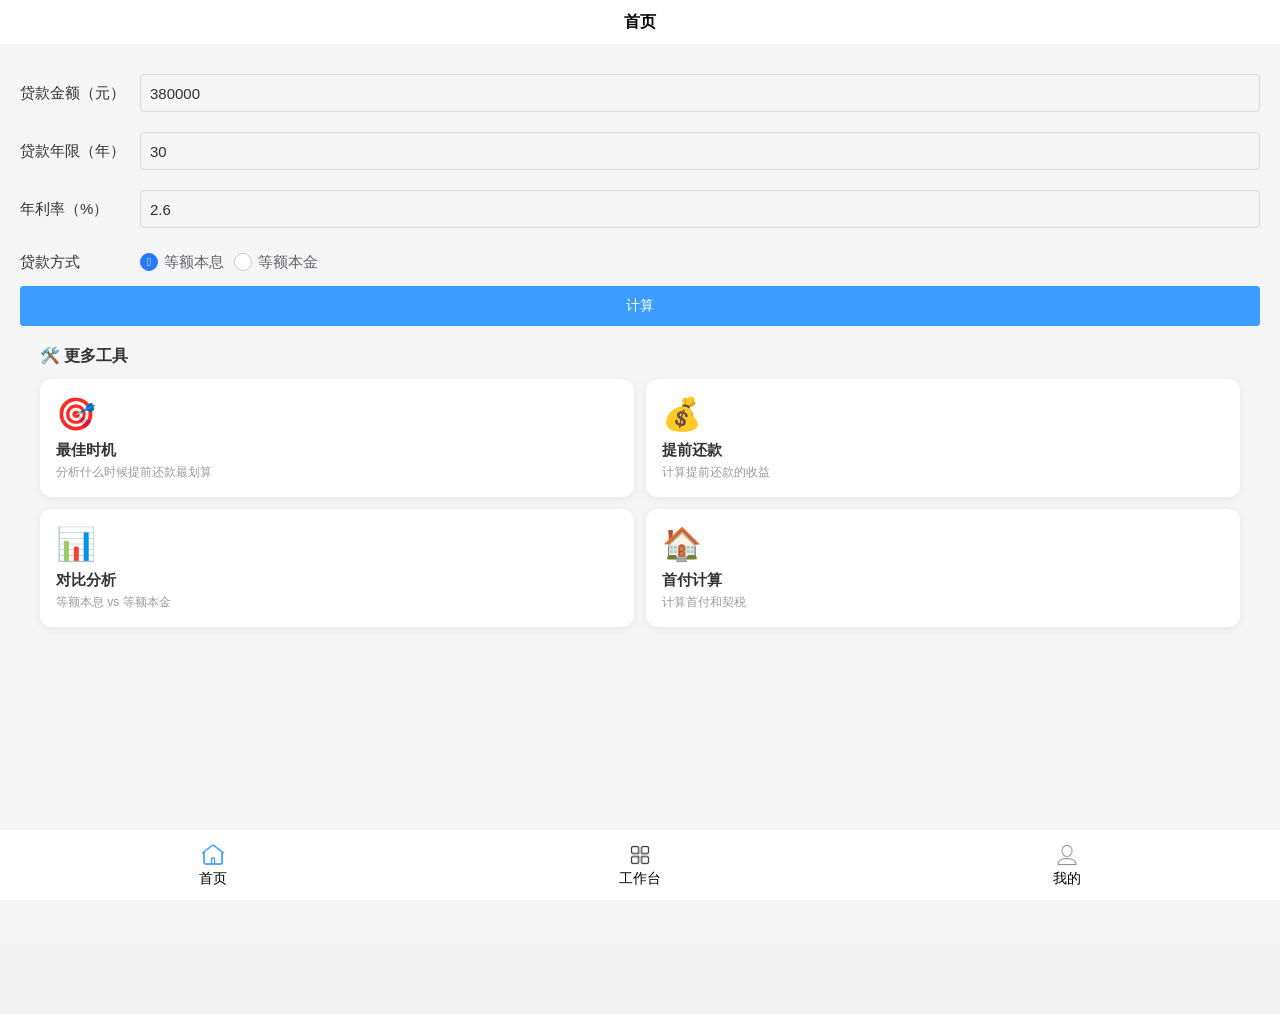
==== index.html @ d1a919aa "初始化仓库" ====
<!DOCTYPE html>
<html>
  <head>
    <link rel="stylesheet" href="/assets/uni.472ead25.css">

    <meta charset="UTF-8" />
    <script>
      var coverSupport = 'CSS' in window && typeof CSS.supports === 'function' && (CSS.supports('top: env(a)') ||
        CSS.supports('top: constant(a)'))
      document.write(
        '<meta name="viewport" content="width=device-width, user-scalable=no, initial-scale=1.0, maximum-scale=1.0, minimum-scale=1.0' +
        (coverSupport ? ', viewport-fit=cover' : '') + '" />')
    </script>
    <title>房贷利率计算器</title>
    <!--preload-links-->
    <!--app-context-->
    <script type="module" crossorigin src="/assets/index-Bfb6pGjQ.js"></script>
    <link rel="stylesheet" crossorigin href="/assets/index-DKZiuh6T.css">
  </head>
  <body>
    <div id="app"><!--app-html--></div>
  </body>
</html>
---- assets/uni.472ead25.css ----
uni-button{position:relative;display:block;margin-left:auto;margin-right:auto;padding-left:14px;padding-right:14px;box-sizing:border-box;font-size:18px;text-align:center;text-decoration:none;line-height:2.55555556;border-radius:5px;-webkit-tap-highlight-color:transparent;overflow:hidden;color:#000;background-color:#f8f8f8;cursor:pointer}uni-button[hidden]{display:none!important}uni-button:after{content:" ";width:200%;height:200%;position:absolute;top:0;left:0;border:1px solid rgba(0,0,0,.2);transform:scale(.5);transform-origin:0 0;box-sizing:border-box;border-radius:10px}uni-button[native]{padding-left:0;padding-right:0}uni-button[native] .uni-button-cover-view-wrapper{border:inherit;border-color:inherit;border-radius:inherit;background-color:inherit}uni-button[native] .uni-button-cover-view-inner{padding-left:14px;padding-right:14px}uni-button uni-cover-view{line-height:inherit;white-space:inherit}uni-button[type=default]{color:#000;background-color:#f8f8f8}uni-button[type=primary]{color:#fff;background-color:#007aff}uni-button[type=warn]{color:#fff;background-color:#e64340}uni-button[disabled]{color:rgba(255,255,255,.6);cursor:not-allowed}uni-button[disabled][type=default],uni-button[disabled]:not([type]){color:rgba(0,0,0,.3);background-color:#f7f7f7}uni-button[disabled][type=primary]{background-color:rgba(0,122,255,.6)}uni-button[disabled][type=warn]{background-color:#ec8b89}uni-button[type=primary][plain]{color:#007aff;border:1px solid #007aff;background-color:transparent}uni-button[type=primary][plain][disabled]{color:rgba(0,0,0,.2);border-color:rgba(0,0,0,.2)}uni-button[type=primary][plain]:after{border-width:0}uni-button[type=default][plain]{color:#353535;border:1px solid #353535;background-color:transparent}uni-button[type=default][plain][disabled]{color:rgba(0,0,0,.2);border-color:rgba(0,0,0,.2)}uni-button[type=default][plain]:after{border-width:0}uni-button[plain]{color:#353535;border:1px solid #353535;background-color:transparent}uni-button[plain][disabled]{color:rgba(0,0,0,.2);border-color:rgba(0,0,0,.2)}uni-button[plain]:after{border-width:0}uni-button[plain][native] .uni-button-cover-view-inner{padding:0}uni-button[type=warn][plain]{color:#e64340;border:1px solid #e64340;background-color:transparent}uni-button[type=warn][plain][disabled]{color:rgba(0,0,0,.2);border-color:rgba(0,0,0,.2)}uni-button[type=warn][plain]:after{border-width:0}uni-button[size=mini]{display:inline-block;line-height:2.3;font-size:13px;padding:0 1.34em}uni-button[size=mini][native]{padding:0}uni-button[size=mini][native] .uni-button-cover-view-inner{padding:0 1.34em}uni-button[loading]:not([disabled]){cursor:progress}uni-button[loading]:before{content:" ";display:inline-block;width:18px;height:18px;vertical-align:middle;animation:uni-loading 1s steps(12,end) infinite;background-size:100%}uni-button[loading][type=primary]{color:rgba(255,255,255,.6);background-color:#0062cc}uni-button[loading][type=primary][plain]{color:#007aff;background-color:transparent}uni-button[loading][type=default]{color:rgba(0,0,0,.6);background-color:#dedede}uni-button[loading][type=default][plain]{color:#353535;background-color:transparent}uni-button[loading][type=warn]{color:rgba(255,255,255,.6);background-color:#ce3c39}uni-button[loading][type=warn][plain]{color:#e64340;background-color:transparent}uni-button[loading][native]:before{content:none}.button-hover{color:rgba(0,0,0,.6);background-color:#dedede}.button-hover[plain]{color:rgba(53,53,53,.6);border-color:rgba(53,53,53,.6);background-color:transparent}.button-hover[type=primary]{color:rgba(255,255,255,.6);background-color:#0062cc}.button-hover[type=primary][plain]{color:rgba(0,122,255,.6);border-color:rgba(0,122,255,.6);background-color:transparent}.button-hover[type=default]{color:rgba(0,0,0,.6);background-color:#dedede}.button-hover[type=default][plain]{color:rgba(53,53,53,.6);border-color:rgba(53,53,53,.6);background-color:transparent}.button-hover[type=warn]{color:rgba(255,255,255,.6);background-color:#ce3c39}.button-hover[type=warn][plain]{color:rgba(230,67,64,.6);border-color:rgba(230,67,64,.6);background-color:transparent}uni-canvas{width:300px;height:150px;display:block;position:relative}uni-canvas>.uni-canvas-canvas{position:absolute;top:0;left:0;width:100%;height:100%}uni-checkbox-group[hidden]{display:none}uni-checkbox{-webkit-tap-highlight-color:transparent;display:inline-block;cursor:pointer}uni-checkbox[hidden]{display:none}uni-checkbox[disabled]{cursor:not-allowed}.uni-checkbox-wrapper{display:inline-flex;align-items:center;vertical-align:middle}.uni-checkbox-input{margin-right:5px;-webkit-appearance:none;appearance:none;outline:0;border:1px solid #d1d1d1;background-color:#fff;border-radius:3px;width:22px;height:22px;position:relative}.uni-checkbox-input svg{color:#007aff;font-size:22px;position:absolute;top:50%;left:50%;transform:translate(-50%,-48%) scale(.73)}@media (hover: hover){uni-checkbox:not([disabled]) .uni-checkbox-input:hover{border-color:var(--HOVER-BD-COLOR, #007aff)!important}}uni-checkbox-group{display:block}uni-image{width:320px;height:240px;display:inline-block;overflow:hidden;position:relative}uni-image[hidden]{display:none}uni-image>div{width:100%;height:100%;background-repeat:no-repeat}uni-image>img{-webkit-touch-callout:none;-webkit-user-select:none;user-select:none;display:block;position:absolute;top:0;left:0;width:100%;height:100%;opacity:0}uni-image>.uni-image-will-change{will-change:transform}uni-input{display:block;font-size:16px;line-height:1.4em;height:1.4em;min-height:1.4em;overflow:hidden}uni-input[hidden]{display:none}.uni-input-wrapper,.uni-input-placeholder,.uni-input-form,.uni-input-input{outline:none;border:none;padding:0;margin:0;text-decoration:inherit}.uni-input-wrapper,.uni-input-form{display:flex;position:relative;width:100%;height:100%;flex-direction:column;justify-content:center}.uni-input-placeholder,.uni-input-input{width:100%}.uni-input-placeholder{position:absolute;top:auto!important;left:0;color:gray;overflow:hidden;text-overflow:clip;white-space:pre;word-break:keep-all;pointer-events:none;line-height:inherit}.uni-input-input{position:relative;display:block;height:100%;background:none;color:inherit;opacity:1;font:inherit;line-height:inherit;letter-spacing:inherit;text-align:inherit;text-indent:inherit;text-transform:inherit;text-shadow:inherit}.uni-input-input[type=search]::-webkit-search-cancel-button,.uni-input-input[type=search]::-webkit-search-decoration{display:none}.uni-input-input::-webkit-outer-spin-button,.uni-input-input::-webkit-inner-spin-button{-webkit-appearance:none;appearance:none;margin:0}.uni-input-input[type=number]{-moz-appearance:textfield}.uni-input-input:disabled{-webkit-text-fill-color:currentcolor}.uni-label-pointer{cursor:pointer}uni-movable-area{display:block;position:relative;width:10px;height:10px}uni-movable-area[hidden]{display:none}uni-movable-view{display:inline-block;width:10px;height:10px;top:0;left:0;position:absolute;cursor:grab}uni-movable-view[hidden]{display:none}uni-picker-view-column{flex:1;position:relative;height:100%;overflow:hidden}uni-picker-view-column[hidden]{display:none}.uni-picker-view-group{height:100%;overflow:hidden}.uni-picker-view-mask{transform:translateZ(0)}.uni-picker-view-indicator,.uni-picker-view-mask{position:absolute;left:0;width:100%;z-index:3;pointer-events:none}.uni-picker-view-mask{top:0;height:100%;margin:0 auto;background-image:linear-gradient(180deg,rgba(255,255,255,.95),rgba(255,255,255,.6)),linear-gradient(0deg,rgba(255,255,255,.95),rgba(255,255,255,.6));background-position:top,bottom;background-size:100% 102px;background-repeat:no-repeat;transform:translateZ(0)}.uni-picker-view-indicator{height:34px;top:50%;transform:translateY(-50%)}.uni-picker-view-content{position:absolute;top:0;left:0;width:100%;will-change:transform;padding:102px 0;cursor:pointer}.uni-picker-view-content>*{height:var(--picker-view-column-indicator-height);overflow:hidden}.uni-picker-view-indicator:before{top:0;border-top:1px solid #e5e5e5;transform-origin:0 0;transform:scaleY(.5)}.uni-picker-view-indicator:after{bottom:0;border-bottom:1px solid #e5e5e5;transform-origin:0 100%;transform:scaleY(.5)}.uni-picker-view-indicator:after,.uni-picker-view-indicator:before{content:" ";position:absolute;left:0;right:0;height:1px;color:#e5e5e5}uni-picker-view{display:block}.uni-picker-view-wrapper{display:flex;position:relative;overflow:hidden;height:100%}uni-picker-view[hidden]{display:none}uni-radio-group{display:block}uni-radio-group[hidden]{display:none}uni-radio{-webkit-tap-highlight-color:transparent;display:inline-block;cursor:pointer}uni-radio[hidden]{display:none}uni-radio[disabled]{cursor:not-allowed}.uni-radio-wrapper{display:inline-flex;align-items:center;vertical-align:middle}.uni-radio-input{-webkit-appearance:none;appearance:none;margin-right:5px;outline:0;border:1px solid #d1d1d1;background-color:#fff;border-radius:50%;width:22px;height:22px;position:relative}@media (hover: hover){uni-radio:not([disabled]) .uni-radio-input:hover{border-color:var(--HOVER-BD-COLOR, #007aff)!important}}.uni-radio-input svg{color:#fff;font-size:18px;position:absolute;top:50%;left:50%;transform:translate(-50%,-48%) scale(.73)}.uni-radio-input.uni-radio-input-disabled{background-color:#e1e1e1;border-color:#d1d1d1}.uni-radio-input.uni-radio-input-disabled svg{color:#adadad}.uni-scroll-view-refresher{position:relative;overflow:hidden;flex-shrink:0}.uni-scroll-view-refresher-container{position:absolute;width:100%;bottom:0;display:flex;flex-direction:column-reverse}.uni-scroll-view-refresh{position:absolute;top:0;left:0;right:0;bottom:0;display:flex;flex-direction:row;justify-content:center;align-items:center}.uni-scroll-view-refresh-inner{display:flex;align-items:center;justify-content:center;line-height:0;width:40px;height:40px;border-radius:50%;background-color:#fff;box-shadow:0 1px 6px rgba(0,0,0,.118),0 1px 4px rgba(0,0,0,.118)}.uni-scroll-view-refresh__spinner{transform-origin:center center;animation:uni-scroll-view-refresh-rotate 2s linear infinite}.uni-scroll-view-refresh__spinner>circle{stroke:currentColor;stroke-linecap:round;animation:uni-scroll-view-refresh-dash 2s linear infinite}@keyframes uni-scroll-view-refresh-rotate{0%{transform:rotate(0)}to{transform:rotate(360deg)}}@keyframes uni-scroll-view-refresh-dash{0%{stroke-dasharray:1,200;stroke-dashoffset:0}50%{stroke-dasharray:89,200;stroke-dashoffset:-35px}to{stroke-dasharray:89,200;stroke-dashoffset:-124px}}@keyframes once-show{0%{top:0}}uni-resize-sensor,uni-resize-sensor>div{position:absolute;left:0;top:0;right:0;bottom:0;overflow:hidden}uni-resize-sensor{display:block;z-index:-1;visibility:hidden;animation:once-show 1ms}uni-resize-sensor>div>div{position:absolute;left:0;top:0}uni-resize-sensor>div:first-child>div{width:100000px;height:100000px}uni-resize-sensor>div:last-child>div{width:200%;height:200%}uni-scroll-view{display:block;width:100%}uni-scroll-view[hidden]{display:none}.uni-scroll-view{position:relative;-webkit-overflow-scrolling:touch;width:100%;height:100%;max-height:inherit}.uni-scroll-view-scrollbar-hidden::-webkit-scrollbar{display:none}.uni-scroll-view-scrollbar-hidden{-moz-scrollbars:none;scrollbar-width:none}.uni-scroll-view-content{width:100%;height:100%}uni-slider{margin:10px 18px;padding:0;display:block}uni-slider[hidden]{display:none}uni-slider .uni-slider-wrapper{display:-webkit-flex;display:flex;-webkit-align-items:center;align-items:center;min-height:16px}uni-slider .uni-slider-tap-area{-webkit-flex:1;flex:1;padding:8px 0}uni-slider .uni-slider-handle-wrapper{position:relative;height:2px;border-radius:5px;background-color:#e9e9e9;cursor:pointer;transition:background-color .3s ease;-webkit-tap-highlight-color:transparent}uni-slider .uni-slider-track{height:100%;border-radius:6px;background-color:#007aff;transition:background-color .3s ease}uni-slider .uni-slider-handle,uni-slider .uni-slider-thumb{position:absolute;left:50%;top:50%;cursor:pointer;border-radius:50%;transition:border-color .3s ease}uni-slider .uni-slider-handle{width:28px;height:28px;margin-top:-14px;margin-left:-14px;background-color:transparent;z-index:3;cursor:grab}uni-slider .uni-slider-thumb{z-index:2;box-shadow:0 0 4px rgba(0,0,0,.2)}uni-slider .uni-slider-step{position:absolute;width:100%;height:2px;background:transparent;z-index:1}uni-slider .uni-slider-value{width:3ch;color:#888;font-size:14px;margin-left:1em}uni-slider .uni-slider-disabled .uni-slider-track{background-color:#ccc}uni-slider .uni-slider-disabled .uni-slider-thumb{background-color:#fff;border-color:#ccc}uni-swiper-item{display:block;overflow:hidden;will-change:transform;position:absolute;width:100%;height:100%;cursor:grab}uni-swiper-item[hidden]{display:none}uni-swiper{display:block;height:150px}uni-swiper[hidden]{display:none}.uni-swiper-wrapper{overflow:hidden;position:relative;width:100%;height:100%;transform:translateZ(0)}.uni-swiper-slides{position:absolute;left:0;top:0;right:0;bottom:0}.uni-swiper-slide-frame{position:absolute;left:0;top:0;width:100%;height:100%;will-change:transform}.uni-swiper-dots{position:absolute;font-size:0}.uni-swiper-dots-horizontal{left:50%;bottom:10px;text-align:center;white-space:nowrap;transform:translate(-50%)}.uni-swiper-dots-horizontal .uni-swiper-dot{margin-right:8px}.uni-swiper-dots-horizontal .uni-swiper-dot:last-child{margin-right:0}.uni-swiper-dots-vertical{right:10px;top:50%;text-align:right;transform:translateY(-50%)}.uni-swiper-dots-vertical .uni-swiper-dot{display:block;margin-bottom:9px}.uni-swiper-dots-vertical .uni-swiper-dot:last-child{margin-bottom:0}.uni-swiper-dot{display:inline-block;width:8px;height:8px;cursor:pointer;transition-property:background-color;transition-timing-function:ease;background:rgba(0,0,0,.3);border-radius:50%}.uni-swiper-dot-active{background-color:#000}.uni-swiper-navigation{width:26px;height:26px;cursor:pointer;position:absolute;top:50%;margin-top:-13px;display:flex;align-items:center;transition:all .2s;border-radius:50%;opacity:1}.uni-swiper-navigation-disabled{opacity:.35;cursor:not-allowed}.uni-swiper-navigation-hide{opacity:0;cursor:auto;pointer-events:none}.uni-swiper-navigation-prev{left:10px}.uni-swiper-navigation-prev svg{margin-left:-1px;left:10px}.uni-swiper-navigation-prev.uni-swiper-navigation-vertical{top:18px;left:50%;margin-left:-13px}.uni-swiper-navigation-prev.uni-swiper-navigation-vertical svg{transform:rotate(90deg);margin-left:auto;margin-top:-2px}.uni-swiper-navigation-next{right:10px}.uni-swiper-navigation-next svg{transform:rotate(180deg)}.uni-swiper-navigation-next.uni-swiper-navigation-vertical{top:auto;bottom:5px;left:50%;margin-left:-13px}.uni-swiper-navigation-next.uni-swiper-navigation-vertical svg{margin-top:2px;transform:rotate(270deg)}uni-switch{-webkit-tap-highlight-color:transparent;display:inline-block;cursor:pointer}uni-switch[hidden]{display:none}uni-switch[disabled]{cursor:not-allowed}uni-switch[disabled] .uni-switch-input{opacity:.7}.uni-switch-wrapper{display:inline-flex;align-items:center;vertical-align:middle}.uni-switch-input{-webkit-appearance:none;appearance:none;position:relative;width:52px;height:32px;margin-right:5px;border:1px solid #dfdfdf;outline:0;border-radius:16px;box-sizing:border-box;background-color:#dfdfdf;transition:background-color .1s,border .1s}.uni-switch-input:before{content:" ";position:absolute;top:0;left:0;width:50px;height:30px;border-radius:15px;background-color:#fdfdfd;transition:transform .3s}.uni-switch-input:after{content:" ";position:absolute;top:0;left:0;width:30px;height:30px;border-radius:15px;background-color:#fff;box-shadow:0 1px 3px rgba(0,0,0,.4);transition:-webkit-transform .3s;transition:transform .3s;transition:transform .3s,-webkit-transform .3s}.uni-switch-input.uni-switch-input-checked{border-color:#007aff;background-color:#007aff}.uni-switch-input.uni-switch-input-checked:before{transform:scale(0)}.uni-switch-input.uni-switch-input-checked:after{transform:translate(20px)}uni-switch .uni-checkbox-input{margin-right:5px;-webkit-appearance:none;appearance:none;outline:0;border:1px solid #d1d1d1;background-color:#fff;border-radius:3px;width:22px;height:22px;position:relative;color:#007aff}uni-switch:not([disabled]) .uni-checkbox-input:hover{border-color:#007aff}uni-switch .uni-checkbox-input svg{fill:#007aff;font-size:22px;position:absolute;top:50%;left:50%;transform:translate(-50%,-48%) scale(.73)}.uni-checkbox-input.uni-checkbox-input-disabled{background-color:#e1e1e1}.uni-checkbox-input.uni-checkbox-input-disabled:before{color:#adadad}uni-text[selectable]{cursor:auto;-webkit-user-select:text;user-select:text}uni-text{white-space:pre-line}uni-textarea{width:300px;height:150px;display:block;position:relative;font-size:16px;line-height:normal;white-space:pre-wrap;word-break:break-all}uni-textarea[hidden]{display:none}uni-textarea[auto-height=true]{height:fit-content!important}.uni-textarea-wrapper,.uni-textarea-placeholder,.uni-textarea-line,.uni-textarea-compute,.uni-textarea-textarea{outline:none;border:none;padding:0;margin:0;text-decoration:inherit}.uni-textarea-wrapper{display:block;position:relative;width:100%;height:100%;min-height:inherit;overflow-y:hidden}.uni-textarea-placeholder,.uni-textarea-line,.uni-textarea-compute,.uni-textarea-textarea{position:absolute;width:100%;height:100%;left:0;top:0;white-space:inherit;word-break:inherit}.uni-textarea-placeholder{color:gray;overflow:hidden}.uni-textarea-line,.uni-textarea-compute{visibility:hidden;height:auto}.uni-textarea-line{width:1em}.uni-textarea-compute-auto-height{overflow-wrap:break-word}.uni-textarea-textarea{resize:none;background:none;color:inherit;opacity:1;font:inherit;line-height:inherit;letter-spacing:inherit;text-align:inherit;text-indent:inherit;text-transform:inherit;text-shadow:inherit}.uni-textarea-textarea-fix-margin{width:auto;right:0;margin:0 -3px}.uni-textarea-textarea:disabled{-webkit-text-fill-color:currentcolor}uni-view{display:block}uni-view[hidden]{display:none}uni-modal{position:fixed;top:0;right:0;bottom:0;left:0;z-index:999;display:block;box-sizing:border-box}.uni-modal{position:fixed;z-index:999;width:80%;max-width:300px;top:50%;left:50%;transform:translate(-50%,-50%);background-color:#fff;text-align:center;border-radius:3px;overflow:hidden}.uni-modal *{box-sizing:border-box}.uni-modal__hd{padding:1em 1.6em .3em}.uni-modal__title{font-weight:400;font-size:18px;word-wrap:break-word;word-break:break-all;white-space:pre-wrap;overflow:hidden;text-overflow:ellipsis;display:-webkit-box;-webkit-line-clamp:2;-webkit-box-orient:vertical}.uni-modal__bd{padding:1.3em 1.6em;min-height:40px;font-size:15px;line-height:1.4;word-wrap:break-word;word-break:break-all;white-space:pre-wrap;color:#999;max-height:400px;overflow-x:hidden;overflow-y:auto}.uni-modal__textarea{resize:none;border:0;margin:0;width:90%;padding:10px;font-size:20px;outline:none;border:none;background-color:#eee;text-decoration:inherit;line-height:1.2}.uni-modal__ft{position:relative;line-height:48px;font-size:18px;display:flex}.uni-modal__ft:after{content:" ";position:absolute;left:0;top:0;right:0;height:1px;border-top:1px solid #d5d5d6;color:#d5d5d6;transform-origin:0 0;transform:scaleY(.5)}.uni-modal__btn{display:block;flex:1;color:#3cc51f;text-decoration:none;-webkit-tap-highlight-color:rgba(0,0,0,0);position:relative;cursor:pointer}.uni-modal__btn:active{background-color:#eee}.uni-modal__btn:after{content:" ";position:absolute;left:0;top:0;width:1px;bottom:0;border-left:1px solid #d5d5d6;color:#d5d5d6;transform-origin:0 0;transform:scaleX(.5)}.uni-modal__btn:first-child:after{display:none}.uni-modal__btn_default{color:#353535}.uni-modal__btn_primary{color:#007aff}uni-toast{position:fixed;top:0;right:0;bottom:0;left:0;z-index:999;display:block;box-sizing:border-box;pointer-events:none;font-size:16px}.uni-sample-toast{position:fixed;z-index:999;top:50%;left:50%;transform:translate(-50%,-50%);text-align:center;max-width:80%}.uni-simple-toast__text{display:inline-block;vertical-align:middle;color:#fff;background-color:rgba(17,17,17,.7);padding:10px 20px;border-radius:5px;font-size:13px;text-align:center;max-width:100%;word-break:break-word;white-space:normal}uni-toast .uni-mask{pointer-events:auto}.uni-toast{position:fixed;z-index:999;width:8em;top:50%;left:50%;transform:translate(-50%,-50%);background:rgba(17,17,17,.7);text-align:center;border-radius:5px;color:#fff}.uni-toast *{box-sizing:border-box}.uni-toast__icon{margin:20px 0 0;width:38px!important;height:38px!important;vertical-align:baseline!important}.uni-icon_toast{margin:15px 0 0}.uni-icon_toast.uni-icon-success-no-circle:before{color:#fff;font-size:55px}.uni-icon_toast.uni-loading{margin:20px 0 0;width:38px;height:38px;vertical-align:baseline}.uni-toast__content{margin:0 0 15px}uni-cover-view{display:block;line-height:1.2;overflow:hidden;white-space:nowrap;pointer-events:auto}uni-cover-view[hidden]{display:none}uni-cover-view .uni-cover-view{width:100%;height:100%;text-overflow:inherit;overflow:hidden;white-space:inherit;-webkit-align-items:inherit;align-items:inherit;-webkit-justify-content:inherit;justify-content:inherit;-webkit-flex-direction:inherit;flex-direction:inherit;-webkit-flex-wrap:inherit;flex-wrap:inherit;display:inherit;overflow:inherit}uni-video{width:300px;height:225px;display:inline-block;line-height:0;overflow:hidden;position:relative}uni-video[hidden]{display:none}.uni-video-container{width:100%;height:100%;background-color:#000;display:inline-block;position:absolute;top:0;left:0;overflow:hidden;object-position:inherit}.uni-video-container.uni-video-type-fullscreen{position:fixed;z-index:999}.uni-video-video{width:100%;height:100%;object-position:inherit}.uni-video-cover{position:absolute;top:0;left:0;bottom:0;width:100%;display:flex;flex-direction:column;justify-content:center;align-items:center;background-color:rgba(1,1,1,.5);z-index:1}.uni-video-slots{position:absolute;left:0;top:0;width:100%;height:100%;overflow:hidden;pointer-events:none}.uni-video-cover-play-button{width:75px;height:75px;line-height:75px;font-size:56px;color:rgba(255,255,255,.5);cursor:pointer}.uni-video-cover-play-button:after{content:"\ea24"}.uni-video-cover-duration{color:#fff;font-size:16px;line-height:1;margin-top:10px}.uni-video-bar{height:44px;background-image:linear-gradient(-180deg,transparent,rgba(0,0,0,.5));overflow:hidden;position:absolute;bottom:0;right:0;display:flex;align-items:center;padding:0 16px;z-index:0;transform:translateZ(0)}.uni-video-bar.uni-video-bar-full{left:0}.uni-video-controls{display:flex;flex-grow:1;margin:0 8.5px;align-items:center}.uni-video-control-button{width:17px;height:17px;line-height:17px;padding:0 16px 0 0;margin-left:-6px;margin-right:-6px;box-sizing:content-box;cursor:pointer}.uni-video-control-button:after{content:"";display:block;width:100%;height:100%;color:rgba(255,255,255,.5)}.uni-video-control-button.uni-video-control-button-play:after{content:"\ea24"}.uni-video-control-button.uni-video-control-button-pause:after{content:"\ea25"}.uni-video-current-time,.uni-video-duration{height:15px;line-height:15px;font-size:14px;color:rgba(255,255,255,.5)}.uni-video-progress-container{flex-grow:2;position:relative}.uni-video-progress{height:4px;margin:21px 12px;border-radius:20px;position:relative;cursor:pointer;display:flex;align-items:center}.uni-video-progress.uni-video-progress-progressing{height:8px}.uni-video-progress .uni-video-progress-played{background-color:#fff;border-top-left-radius:20px;border-bottom-left-radius:20px}.uni-video-progress-played,.uni-video-progress-buffered{position:absolute;left:0;top:0;width:0;height:100%;background-color:rgba(255,255,255,.3)}.uni-video-progress-buffered{border-top-right-radius:20px;border-bottom-right-radius:20px}.uni-video-ball{width:8px;height:8px;padding:14px;position:absolute;box-sizing:content-box;left:0%;margin-left:-16px}.uni-video-ball.uni-video-ball-progressing{width:16px;height:16px}.uni-video-inner{width:100%;height:100%;background-color:#fff;border-radius:50%;box-shadow:0 0 2px #ccc}.uni-video-danmu-button{width:24px;height:24px;line-height:24px;font-size:24px;white-space:nowrap;border-radius:5px;margin:0 2px;cursor:pointer;color:rgba(255,255,255,.5)}.uni-video-danmu-button:after{content:"\ea26"}.uni-video-danmu-button.uni-video-danmu-button-active:after{content:"\ea27"}.uni-video-fullscreen{width:32px;height:32px;line-height:32px;font-size:18px;color:rgba(255,255,255,.5);box-sizing:content-box;cursor:pointer}.uni-video-fullscreen:after{content:"\ea29"}.uni-video-fullscreen.uni-video-type-fullscreen:after{content:"\ea28"}.uni-video-danmu{position:absolute;top:0;left:0;bottom:0;width:100%;margin-top:14px;margin-bottom:44px;font-size:14px;line-height:14px;overflow:visible}.uni-video-danmu-item{line-height:1;position:absolute;color:#fff;white-space:nowrap;left:100%;transform:translate(0);transition-property:left,transform;transition-duration:3s;transition-timing-function:linear}.uni-video-toast{pointer-events:none;position:absolute;left:50%;top:50%;transform:translate(-50%,-50%);border-radius:5px;background-color:rgba(255,255,255,.6);color:#000;display:none}.uni-video-toast.uni-video-toast-progress{display:block;background-color:rgba(0,0,0,.5);color:rgba(255,255,255,.6);font-size:24px;line-height:18px;padding:6px}.uni-video-toast.uni-video-toast-progress .uni-video-toast-title-current-time{color:rgba(255,255,255,.9)}@font-face{font-family:uni-video-icon;src:url([data-uri]) format("truetype")}.uni-video-icon{font-family:uni-video-icon!important;text-align:center}.uni-video-loading{position:absolute;top:0;bottom:0;left:0;right:0;pointer-events:none}.uni-video-toast-container{position:relative;display:flex;flex-direction:row;align-items:center;width:22%;min-width:100px;max-width:200px;height:30px;max-height:30px;min-height:6px;background-color:rgba(0,0,0,.4);box-shadow:0 0 2px #ccc;margin:5px auto 0;border-radius:30px;overflow:hidden;transition-property:height;transition-duration:.2s;transition-timing-function:ease-in-out;opacity:.6}.uni-video-toast-container.uni-video-toast-container-thin{height:6px}.uni-video-toast-container-thin .uni-video-toast-icon{display:none}.uni-video-toast-icon{font-size:20px;position:absolute;left:10px;color:#222;z-index:1}.uni-video-toast-draw{height:100%;background-color:#fff}uni-web-view{display:flex}uni-web-view.uni-webview--fullscreen{position:absolute;left:0;right:0;top:0;bottom:0}uni-web-view.uni-webview{flex:1}uni-web-view.uni-webview>iframe{width:100%;height:100%;border:none}
---- assets/index-DKZiuh6T.css ----
*{margin:0;-webkit-tap-highlight-color:transparent}html,body{-webkit-user-select:none;-moz-user-select:none;user-select:none;width:100%;height:100%}body{overflow-x:hidden;font-size:16px}uni-app,uni-page,uni-page-wrapper,uni-page-body{display:block;box-sizing:border-box;width:100%}uni-page-wrapper{position:relative}#app,uni-app,uni-page,uni-page-wrapper{height:100%}.uni-mask{position:fixed;z-index:999;top:0;right:0;left:0;bottom:0;background:rgba(0,0,0,.5)}.uni-fade-enter-active,.uni-fade-leave-active{transition-duration:.25s;transition-property:opacity;transition-timing-function:ease}.uni-fade-enter-from,.uni-fade-leave-active{opacity:0}.uni-loading,uni-button[loading]:before{background-color:transparent;background-image:url(data:image/svg+xml;base64,\ [base64]);background-repeat:no-repeat}.uni-loading{width:20px;height:20px;display:inline-block;vertical-align:middle;animation:uni-loading 1s steps(12,end) infinite;background-size:100%}@keyframes uni-loading{0%{transform:rotate3d(0,0,1,0)}to{transform:rotate3d(0,0,1,360deg)}}html{--primary-color: #007aff;--UI-BG: #fff;--UI-BG-1: #f7f7f7;--UI-BG-2: #fff;--UI-BG-3: #f7f7f7;--UI-BG-4: #4c4c4c;--UI-BG-5: #fff;--UI-FG: #000;--UI-FG-0: rgba(0, 0, 0, .9);--UI-FG-HALF: rgba(0, 0, 0, .9);--UI-FG-1: rgba(0, 0, 0, .5);--UI-FG-2: rgba(0, 0, 0, .3);--UI-FG-3: rgba(0, 0, 0, .1)}uni-page[data-type] uni-page-body{background-color:transparent}body:after{position:fixed;content:"";left:-1000px;top:-1000px;animation:shadow-preload .1s;animation-delay:3s}@keyframes shadow-preload{0%{background-image:url(https://cdn.dcloud.net.cn/img/shadow-grey.png)}to{background-image:url(https://cdn.dcloud.net.cn/img/shadow-grey.png)}}.uni-async-error{position:absolute;left:0;right:0;top:0;bottom:0;color:#999;padding:100px 10px;text-align:center}.uni-async-loading{box-sizing:border-box;width:100%;padding:50px;text-align:center}.uni-async-loading .uni-loading{width:30px;height:30px}uni-page-head{display:block;box-sizing:border-box}.uni-page-head{position:fixed;left:var(--window-left);right:var(--window-right);height:44px;height:calc(44px + constant(safe-area-inset-top));height:calc(44px + env(safe-area-inset-top));padding:7px 3px;padding-top:calc(7px + constant(safe-area-inset-top));padding-top:calc(7px + env(safe-area-inset-top));display:flex;overflow:hidden;justify-content:space-between;box-sizing:border-box;z-index:998;color:#fff;background-color:#000;transition-property:all}.uni-page-head *{box-sizing:border-box}.uni-page-head .uni-btn-icon{overflow:hidden;min-width:1em;font-style:normal}.uni-page-head-titlePenetrate,.uni-page-head-titlePenetrate .uni-page-head-bd,.uni-page-head-titlePenetrate .uni-page-head-bd *{pointer-events:none}.uni-page-head-titlePenetrate *{pointer-events:auto}.uni-page-head.uni-page-head-transparent .uni-page-head-ft>div{justify-content:center}.uni-page-head~.uni-placeholder{width:100%;height:44px;height:calc(44px + constant(safe-area-inset-top));height:calc(44px + env(safe-area-inset-top))}.uni-placeholder-titlePenetrate{pointer-events:none}.uni-page-head-hd{display:flex;align-items:center;font-size:16px}.uni-page-head-bd{position:absolute;left:70px;right:70px;min-width:0;-webkit-user-select:auto;-moz-user-select:auto;user-select:auto}.uni-page-head-btn{position:relative;width:auto;margin:0 2px;word-break:keep-all;white-space:pre;cursor:pointer;font-size:0px}.uni-page-head-transparent .uni-page-head-btn{display:flex;align-items:center;width:32px;height:32px;border-radius:50%;background-color:rgba(0,0,0,.5)}.uni-page-head-btn-red-dot:after{content:attr(badge-text);position:absolute;right:0;top:0;background-color:red;color:#fff;width:18px;height:18px;line-height:18px;border-radius:18px;overflow:hidden;transform:scale(.5) translate(40%,-40%);transform-origin:100% 0}.uni-page-head-btn-red-dot[badge-text]:after{font-size:12px;width:auto;min-width:18px;max-width:42px;text-align:center;padding:0 3px;transform:scale(.7) translate(40%,-40%)}.uni-page-head-btn-select svg{vertical-align:middle;margin-left:2px;transform:rotate(270deg) scale(.8)}.uni-page-head-search{position:relative;display:flex;flex:1;margin:0 2px;line-height:30px;font-size:15px}.uni-page-head-search-input{width:100%;height:100%;padding-left:34px;text-align:left}.uni-page-head-search-input .uni-input-input:disabled{pointer-events:none}.uni-page-head-search-placeholder{position:absolute;max-width:100%;height:100%;padding-left:34px;overflow:hidden;word-break:keep-all;white-space:pre}.uni-page-head-search-placeholder-right{right:0}.uni-page-head-search-placeholder-center{left:50%;transform:translate(-50%)}.uni-page-head-search-icon{position:absolute;top:0;left:2px;width:30px;height:30px;display:flex;justify-content:center;align-items:center}.uni-page-head-ft{display:flex;align-items:center;flex-direction:row-reverse;font-size:13px}.uni-page-head__title{font-weight:700;font-size:16px;line-height:30px;text-align:center;overflow:hidden;white-space:nowrap;text-overflow:ellipsis}.uni-page-head__title .uni-loading{width:16px;height:16px;margin-top:-3px}.uni-page-head__title .uni-page-head__title_image{width:auto;height:26px;vertical-align:middle}.uni-page-head-shadow{overflow:visible}.uni-page-head-shadow:after{content:"";position:absolute;left:0;right:0;top:100%;height:5px;background-size:100% 100%}uni-page-head[uni-page-head-type=default]~uni-page-wrapper{height:calc(100% - 44px);height:calc(100% - 44px - constant(safe-area-inset-top));height:calc(100% - 44px - env(safe-area-inset-top))}.uni-page-head-shadow-grey:after{background-image:url(https://cdn.dcloud.net.cn/img/shadow-grey.png)}.uni-page-head-shadow-blue:after{background-image:url(https://cdn.dcloud.net.cn/img/shadow-blue.png)}.uni-page-head-shadow-green:after{background-image:url(https://cdn.dcloud.net.cn/img/shadow-green.png)}.uni-page-head-shadow-orange:after{background-image:url(https://cdn.dcloud.net.cn/img/shadow-orange.png)}.uni-page-head-shadow-red:after{background-image:url(https://cdn.dcloud.net.cn/img/shadow-red.png)}.uni-page-head-shadow-yellow:after{background-image:url(https://cdn.dcloud.net.cn/img/shadow-yellow.png)}uni-tabbar{display:block;box-sizing:border-box;width:100%;z-index:998}.uni-tabbar{display:flex;z-index:998;box-sizing:border-box}.uni-tabbar-top,.uni-tabbar-bottom,.uni-tabbar-top .uni-tabbar,.uni-tabbar-bottom .uni-tabbar{position:fixed;left:var(--window-left);right:var(--window-right)}.uni-app--showlayout+.uni-tabbar-top,.uni-app--showlayout+.uni-tabbar-bottom,.uni-app--showlayout+.uni-tabbar-top .uni-tabbar,.uni-app--showlayout+.uni-tabbar-bottom .uni-tabbar{left:var(--window-margin);right:var(--window-margin)}.uni-tabbar-bottom .uni-tabbar{bottom:0;padding-bottom:0;padding-bottom:constant(safe-area-inset-bottom);padding-bottom:env(safe-area-inset-bottom)}.uni-tabbar~.uni-placeholder{width:100%;margin-bottom:0;margin-bottom:constant(safe-area-inset-bottom);margin-bottom:env(safe-area-inset-bottom)}.uni-tabbar *{box-sizing:border-box}.uni-tabbar__item{display:flex;justify-content:center;align-items:center;flex-direction:column;flex:1;font-size:0;text-align:center;-webkit-tap-highlight-color:rgba(0,0,0,0)}.uni-tabbar__bd{position:relative;display:flex;flex-direction:column;align-items:center;justify-content:center;cursor:pointer}.uni-tabbar__icon{position:relative;display:inline-block;margin-top:5px}.uni-tabbar__icon.uni-tabbar__icon__diff{margin-top:0;width:34px;height:34px}.uni-tabbar__icon img{width:100%;height:100%}.uni-tabbar__iconfont{font-family:UniTabbarIconFont}.uni-tabbar__label{position:relative;text-align:center;font-size:10px}.uni-tabbar-border{position:absolute;left:0;top:0;width:100%;height:1px;transform:scaleY(.5)}.uni-tabbar__reddot{position:absolute;top:2px;right:0;width:12px;height:12px;border-radius:50%;background-color:#f43530;color:#fff;transform:translate(40%)}.uni-tabbar__badge{width:auto;height:16px;line-height:16px;border-radius:16px;min-width:16px;padding:0 2px;font-size:12px;text-align:center;white-space:nowrap}.uni-tabbar__mid{display:flex;justify-content:center;position:absolute;bottom:0;background-size:100% 100%}.uni-app--showtabbar uni-page-wrapper{display:block;height:calc(100% - var(--tab-bar-height));height:calc(100% - var(--tab-bar-height) - constant(safe-area-inset-bottom));height:calc(100% - var(--tab-bar-height) - env(safe-area-inset-bottom))}uni-page[data-type] uni-page-wrapper{height:100%}.uni-app--showtabbar uni-page-wrapper:after{content:"";display:block;width:100%;height:var(--tab-bar-height);height:calc(var(--tab-bar-height) + constant(safe-area-inset-bottom));height:calc(var(--tab-bar-height) + env(safe-area-inset-bottom))}.uni-app--showtabbar uni-page-head[uni-page-head-type=default]~uni-page-wrapper{height:calc(100% - 44px - var(--tab-bar-height));height:calc(100% - 44px - constant(safe-area-inset-top) - var(--tab-bar-height) - constant(safe-area-inset-bottom));height:calc(100% - 44px - env(safe-area-inset-top) - var(--tab-bar-height) - env(safe-area-inset-bottom))}body{background-color:#f1f1f1;font-size:.875rem;color:#333;font-family:Helvetica Neue,Helvetica,sans-serif}uni-view,uni-scroll-view,uni-swiper,uni-button,uni-input,uni-textarea,uni-label,uni-navigator,uni-image{box-sizing:border-box}.round{border-radius:156.25rem}.radius{border-radius:.1875rem}uni-image{max-width:100%;display:inline-block;position:relative;z-index:0}uni-image.loading:before{content:"";background-color:#f5f5f5;display:block;position:absolute;width:100%;height:100%;z-index:-2}uni-image.loading:after{content:"";font-family:cuIcon;position:absolute;top:0;left:0;width:1rem;height:1rem;line-height:1rem;right:0;bottom:0;z-index:-1;font-size:1rem;margin:auto;color:#ccc;animation:cuIcon-spin 2s infinite linear;display:block}.response{width:100%}uni-switch,uni-checkbox,uni-radio{position:relative}uni-switch:after,uni-switch:before{font-family:cuIcon;content:"";position:absolute;color:#fff!important;top:0%;left:0;font-size:.8125rem;line-height:26px;width:50%;text-align:center;pointer-events:none;transform:scale(0);transition:all .3s ease-in-out 0s;z-index:9;bottom:0;height:26px;margin:auto}uni-switch:before{content:"";right:0;transform:scale(1);left:auto}uni-switch[checked]:after,uni-switch.checked:after{transform:scale(1)}uni-switch[checked]:before,uni-switch.checked:before{transform:scale(0)}uni-radio:before,uni-checkbox:before{font-family:cuIcon;content:"";position:absolute;color:#fff!important;top:50%;margin-top:-8px;right:5px;font-size:1rem;line-height:16px;pointer-events:none;transform:scale(1);transition:all .3s ease-in-out 0s;z-index:9}uni-radio .wx-radio-input,uni-checkbox .wx-checkbox-input,uni-radio .uni-radio-input,uni-checkbox .uni-checkbox-input{margin:0;width:24px;height:24px}uni-checkbox.round .wx-checkbox-input,uni-checkbox.round .uni-checkbox-input{border-radius:3.125rem}uni-switch[checked]:before{transform:scale(0)}uni-switch .wx-switch-input,uni-switch .uni-switch-input{border:none;padding:0 24px;width:48px;height:26px;margin:0;border-radius:3.125rem}uni-switch .wx-switch-input:not([class*=bg-]),uni-switch .uni-switch-input:not([class*=bg-]){background:#8799a3!important}uni-switch .wx-switch-input:after,uni-switch .uni-switch-input:after{margin:auto;width:26px;height:26px;border-radius:3.125rem;left:0;top:0;bottom:0;position:absolute;transform:scale(.9);transition:all .1s ease-in-out 0s}uni-switch .wx-switch-input.wx-switch-input-checked:after,uni-switch .uni-switch-input.uni-switch-input-checked:after{margin:auto;left:22px;box-shadow:none;transform:scale(.9)}uni-radio-group{display:inline-block}uni-switch.radius .wx-switch-input:after,uni-switch.radius .wx-switch-input,uni-switch.radius .wx-switch-input:before,uni-switch.radius .uni-switch-input:after,uni-switch.radius .uni-switch-input,uni-switch.radius .uni-switch-input:before{border-radius:.3125rem}uni-switch .wx-switch-input:before,uni-radio.radio:before,uni-checkbox .wx-checkbox-input:before,uni-radio .wx-radio-input:before,uni-switch .uni-switch-input:before,uni-radio .uni-radio-input:before{display:none}uni-radio.radio[checked]:after,uni-radio.radio .uni-radio-input-checked:after{content:"";background-color:transparent;display:block;position:absolute;width:8px;height:8px;z-index:999;top:0;left:0;right:0;bottom:0;margin:auto;border-radius:6.25rem;border:7px solid #ffffff!important}.switch-sex:after{content:""}.switch-sex:before{content:""}.switch-sex .wx-switch-input,.switch-sex .uni-switch-input{background:#e54d42!important;border-color:#e54d42!important}.switch-sex[checked] .wx-switch-input,.switch-sex.checked .uni-switch-input{background:#0081ff!important;border-color:#0081ff!important}uni-switch.red[checked] .wx-switch-input.wx-switch-input-checked,uni-checkbox.red[checked] .wx-checkbox-input,uni-radio.red[checked] .wx-radio-input,uni-switch.red.checked .uni-switch-input.uni-switch-input-checked,uni-checkbox.red.checked .uni-checkbox-input,uni-radio.red.checked .uni-radio-input{background-color:#e54d42!important;border-color:#e54d42!important;color:#fff!important}uni-switch.orange[checked] .wx-switch-input,uni-checkbox.orange[checked] .wx-checkbox-input,uni-radio.orange[checked] .wx-radio-input,uni-switch.orange.checked .uni-switch-input,uni-checkbox.orange.checked .uni-checkbox-input,uni-radio.orange.checked .uni-radio-input{background-color:#f37b1d!important;border-color:#f37b1d!important;color:#fff!important}uni-switch.yellow[checked] .wx-switch-input,uni-checkbox.yellow[checked] .wx-checkbox-input,uni-radio.yellow[checked] .wx-radio-input,uni-switch.yellow.checked .uni-switch-input,uni-checkbox.yellow.checked .uni-checkbox-input,uni-radio.yellow.checked .uni-radio-input{background-color:#fbbd08!important;border-color:#fbbd08!important;color:#333!important}uni-switch.olive[checked] .wx-switch-input,uni-checkbox.olive[checked] .wx-checkbox-input,uni-radio.olive[checked] .wx-radio-input,uni-switch.olive.checked .uni-switch-input,uni-checkbox.olive.checked .uni-checkbox-input,uni-radio.olive.checked .uni-radio-input{background-color:#8dc63f!important;border-color:#8dc63f!important;color:#fff!important}uni-switch.green[checked] .wx-switch-input,uni-switch[checked] .wx-switch-input,uni-checkbox.green[checked] .wx-checkbox-input,uni-checkbox[checked] .wx-checkbox-input,uni-radio.green[checked] .wx-radio-input,uni-radio[checked] .wx-radio-input,uni-switch.green.checked .uni-switch-input,uni-switch.checked .uni-switch-input,uni-checkbox.green.checked .uni-checkbox-input,uni-checkbox.checked .uni-checkbox-input,uni-radio.green.checked .uni-radio-input,uni-radio.checked .uni-radio-input{background-color:#39b54a!important;color:#fff!important;border-color:#39b54a!important}uni-switch.cyan[checked] .wx-switch-input,uni-checkbox.cyan[checked] .wx-checkbox-input,uni-radio.cyan[checked] .wx-radio-input,uni-switch.cyan.checked .uni-switch-input,uni-checkbox.cyan.checked .uni-checkbox-input,uni-radio.cyan.checked .uni-radio-input{background-color:#1cbbb4!important;border-color:#1cbbb4!important;color:#fff!important}uni-switch.blue[checked] .wx-switch-input,uni-checkbox.blue[checked] .wx-checkbox-input,uni-radio.blue[checked] .wx-radio-input,uni-switch.blue.checked .uni-switch-input,uni-checkbox.blue.checked .uni-checkbox-input,uni-radio.blue.checked .uni-radio-input{background-color:#0081ff!important;border-color:#0081ff!important;color:#fff!important}uni-switch.purple[checked] .wx-switch-input,uni-checkbox.purple[checked] .wx-checkbox-input,uni-radio.purple[checked] .wx-radio-input,uni-switch.purple.checked .uni-switch-input,uni-checkbox.purple.checked .uni-checkbox-input,uni-radio.purple.checked .uni-radio-input{background-color:#6739b6!important;border-color:#6739b6!important;color:#fff!important}uni-switch.mauve[checked] .wx-switch-input,uni-checkbox.mauve[checked] .wx-checkbox-input,uni-radio.mauve[checked] .wx-radio-input,uni-switch.mauve.checked .uni-switch-input,uni-checkbox.mauve.checked .uni-checkbox-input,uni-radio.mauve.checked .uni-radio-input{background-color:#9c26b0!important;border-color:#9c26b0!important;color:#fff!important}uni-switch.pink[checked] .wx-switch-input,uni-checkbox.pink[checked] .wx-checkbox-input,uni-radio.pink[checked] .wx-radio-input,uni-switch.pink.checked .uni-switch-input,uni-checkbox.pink.checked .uni-checkbox-input,uni-radio.pink.checked .uni-radio-input{background-color:#e03997!important;border-color:#e03997!important;color:#fff!important}uni-switch.brown[checked] .wx-switch-input,uni-checkbox.brown[checked] .wx-checkbox-input,uni-radio.brown[checked] .wx-radio-input,uni-switch.brown.checked .uni-switch-input,uni-checkbox.brown.checked .uni-checkbox-input,uni-radio.brown.checked .uni-radio-input{background-color:#a5673f!important;border-color:#a5673f!important;color:#fff!important}uni-switch.grey[checked] .wx-switch-input,uni-checkbox.grey[checked] .wx-checkbox-input,uni-radio.grey[checked] .wx-radio-input,uni-switch.grey.checked .uni-switch-input,uni-checkbox.grey.checked .uni-checkbox-input,uni-radio.grey.checked .uni-radio-input{background-color:#8799a3!important;border-color:#8799a3!important;color:#fff!important}uni-switch.gray[checked] .wx-switch-input,uni-checkbox.gray[checked] .wx-checkbox-input,uni-radio.gray[checked] .wx-radio-input,uni-switch.gray.checked .uni-switch-input,uni-checkbox.gray.checked .uni-checkbox-input,uni-radio.gray.checked .uni-radio-input{background-color:#f0f0f0!important;border-color:#f0f0f0!important;color:#333!important}uni-switch.black[checked] .wx-switch-input,uni-checkbox.black[checked] .wx-checkbox-input,uni-radio.black[checked] .wx-radio-input,uni-switch.black.checked .uni-switch-input,uni-checkbox.black.checked .uni-checkbox-input,uni-radio.black.checked .uni-radio-input{background-color:#333!important;border-color:#333!important;color:#fff!important}uni-switch.white[checked] .wx-switch-input,uni-checkbox.white[checked] .wx-checkbox-input,uni-radio.white[checked] .wx-radio-input,uni-switch.white.checked .uni-switch-input,uni-checkbox.white.checked .uni-checkbox-input,uni-radio.white.checked .uni-radio-input{background-color:#fff!important;border-color:#fff!important;color:#333!important}.solid,.solid-top,.solid-right,.solid-bottom,.solid-left,.solids,.solids-top,.solids-right,.solids-bottom,.solids-left,.dashed,.dashed-top,.dashed-right,.dashed-bottom,.dashed-left{position:relative}.solid:after,.solid-top:after,.solid-right:after,.solid-bottom:after,.solid-left:after,.solids:after,.solids-top:after,.solids-right:after,.solids-bottom:after,.solids-left:after,.dashed:after,.dashed-top:after,.dashed-right:after,.dashed-bottom:after,.dashed-left:after{content:" ";width:200%;height:200%;position:absolute;top:0;left:0;border-radius:inherit;transform:scale(.5);transform-origin:0 0;pointer-events:none;box-sizing:border-box}.solid:after{border:.03125rem solid rgba(0,0,0,.1)}.solid-top:after{border-top:.03125rem solid rgba(0,0,0,.1)}.solid-right:after{border-right:.03125rem solid rgba(0,0,0,.1)}.solid-bottom:after{border-bottom:.03125rem solid rgba(0,0,0,.1)}.solid-left:after{border-left:.03125rem solid rgba(0,0,0,.1)}.solids:after{border:.25rem solid #eee}.solids-top:after{border-top:.25rem solid #eee}.solids-right:after{border-right:.25rem solid #eee}.solids-bottom:after{border-bottom:.25rem solid #eee}.solids-left:after{border-left:.25rem solid #eee}.dashed:after{border:.03125rem dashed #ddd}.dashed-top:after{border-top:.03125rem dashed #ddd}.dashed-right:after{border-right:.03125rem dashed #ddd}.dashed-bottom:after{border-bottom:.03125rem dashed #ddd}.dashed-left:after{border-left:.03125rem dashed #ddd}.shadow[class*=white]{--ShadowSize: 0 .03125rem .1875rem}.shadow-lg{--ShadowSize: 0 1.25rem 3.125rem 0}.shadow-warp{position:relative;box-shadow:0 0 .3125rem rgba(0,0,0,.1)}.shadow-warp:before,.shadow-warp:after{position:absolute;content:"";top:.625rem;bottom:.9375rem;left:.625rem;width:50%;box-shadow:0 .9375rem .625rem rgba(0,0,0,.2);transform:rotate(-3deg);z-index:-1}.shadow-warp:after{right:.625rem;left:auto;transform:rotate(3deg)}.shadow-blur{position:relative}.shadow-blur:before{content:"";display:block;background:inherit;filter:blur(.3125rem);position:absolute;width:100%;height:100%;top:.3125rem;left:.3125rem;z-index:-1;opacity:.4;transform-origin:0 0;border-radius:inherit;transform:scale(1)}.cu-btn{position:relative;border:0;display:inline-flex;align-items:center;justify-content:center;box-sizing:border-box;padding:0 .9375rem;font-size:.875rem;height:2rem;line-height:1;text-align:center;text-decoration:none;overflow:visible;margin-left:initial;transform:translate(0);margin-right:initial}.cu-btn:after{display:none}.cu-btn:not([class*=bg-]){background-color:#f0f0f0}.cu-btn[class*=line]{background-color:transparent}.cu-btn[class*=line]:after{content:" ";display:block;width:200%;height:200%;position:absolute;top:0;left:0;border:.03125rem solid currentColor;transform:scale(.5);transform-origin:0 0;box-sizing:border-box;border-radius:.375rem;z-index:1;pointer-events:none}.cu-btn.round[class*=line]:after{border-radius:31.25rem}.cu-btn[class*=lines]:after{border:.1875rem solid currentColor}.cu-btn[class*=bg-]:after{display:none}.cu-btn.sm{padding:0 .625rem;font-size:.625rem;height:1.5rem}.cu-btn.lg{padding:0 1.25rem;font-size:1rem;height:2.5rem}.cu-btn.cuIcon.sm{width:1.5rem;height:1.5rem}.cu-btn.cuIcon{width:2rem;height:2rem;border-radius:15.625rem;padding:0}uni-button.cuIcon.lg{width:2.5rem;height:2.5rem}.cu-btn.shadow-blur:before{top:.125rem;left:.125rem;filter:blur(.1875rem);opacity:.6}.cu-btn.button-hover{transform:translate(.03125rem,.03125rem)}.block{display:block}.cu-btn.block{display:flex}.cu-btn[disabled]{opacity:.6;color:#fff}.cu-tag{font-size:.75rem;vertical-align:middle;position:relative;display:inline-flex;align-items:center;justify-content:center;box-sizing:border-box;padding:0 .5rem;height:1.5rem;font-family:Helvetica Neue,Helvetica,sans-serif;white-space:nowrap}.cu-tag:not([class*=bg]):not([class*=line]){background-color:#f1f1f1}.cu-tag[class*=line-]:after{content:" ";width:200%;height:200%;position:absolute;top:0;left:0;border:.03125rem solid currentColor;transform:scale(.5);transform-origin:0 0;box-sizing:border-box;border-radius:inherit;z-index:1;pointer-events:none}.cu-tag.radius[class*=line]:after{border-radius:.375rem}.cu-tag.round[class*=line]:after{border-radius:31.25rem}.cu-tag[class*=line-]:after{border-radius:0}.cu-tag+.cu-tag{margin-left:.3125rem}.cu-tag.sm{font-size:.625rem;padding:0 .375rem;height:1rem}.cu-capsule{display:inline-flex;vertical-align:middle}.cu-capsule+.cu-capsule{margin-left:.3125rem}.cu-capsule .cu-tag{margin:0}.cu-capsule .cu-tag[class*=line-]:last-child:after{border-left:0 solid transparent}.cu-capsule .cu-tag[class*=line-]:first-child:after{border-right:0 solid transparent}.cu-capsule.radius .cu-tag:first-child{border-top-left-radius:.1875rem;border-bottom-left-radius:.1875rem}.cu-capsule.radius .cu-tag:last-child:after,.cu-capsule.radius .cu-tag[class*=line-]{border-top-right-radius:.375rem;border-bottom-right-radius:.375rem}.cu-capsule.round .cu-tag:first-child{border-top-left-radius:6.25rem;border-bottom-left-radius:6.25rem;text-indent:.125rem}.cu-capsule.round .cu-tag:last-child:after,.cu-capsule.round .cu-tag:last-child{border-top-right-radius:6.25rem;border-bottom-right-radius:6.25rem;text-indent:-.125rem}.cu-tag.badge{border-radius:6.25rem;position:absolute;top:-.3125rem;right:-.3125rem;font-size:.625rem;padding:0 .3125rem;height:.875rem;color:#fff}.cu-tag.badge:not([class*=bg-]){background-color:#dd514c}.cu-tag:empty:not([class*=cuIcon-]){padding:0;width:.5rem;height:.5rem;top:-.125rem;right:-.125rem}.cu-tag[class*=cuIcon-]{width:1rem;height:1rem;top:-.125rem;right:-.125rem}.cu-avatar{font-variant:small-caps;margin:0;padding:0;display:inline-flex;text-align:center;justify-content:center;align-items:center;background-color:#ccc;color:#fff;white-space:nowrap;position:relative;width:2rem;height:2rem;background-size:cover;background-position:center;vertical-align:middle;font-size:1.5em}.cu-avatar.sm{width:1.5rem;height:1.5rem;font-size:1em}.cu-avatar.lg{width:3rem;height:3rem;font-size:2em}.cu-avatar.xl{width:4rem;height:4rem;font-size:2.5em}.cu-avatar .avatar-text{font-size:.4em}.cu-avatar-group{direction:rtl;unicode-bidi:bidi-override;padding:0 .3125rem 0 1.25rem;display:inline-block}.cu-avatar-group .cu-avatar{margin-left:-.9375rem;border:.125rem solid #f1f1f1;vertical-align:middle}.cu-avatar-group .cu-avatar.sm{margin-left:-.625rem;border:.03125rem solid #f1f1f1}.cu-progress{overflow:hidden;height:.875rem;background-color:#ebeef5;display:inline-flex;align-items:center;width:100%}.cu-progress+uni-view,.cu-progress+uni-text{line-height:1}.cu-progress.xs{height:.3125rem}.cu-progress.sm{height:.625rem}.cu-progress uni-view{width:0;height:100%;align-items:center;display:flex;justify-items:flex-end;justify-content:space-around;font-size:.625rem;color:#fff;transition:width .6s ease}.cu-progress uni-text{align-items:center;display:flex;font-size:.625rem;color:#333;text-indent:.3125rem}.cu-progress.text-progress{padding-right:1.875rem}.cu-progress.striped uni-view{background-image:linear-gradient(45deg,rgba(255,255,255,.15) 25%,transparent 25%,transparent 50%,rgba(255,255,255,.15) 50%,rgba(255,255,255,.15) 75%,transparent 75%,transparent);background-size:2.25rem 2.25rem}.cu-progress.active uni-view{animation:progress-stripes 2s linear infinite}@keyframes progress-stripes{0%{background-position:2.25rem 0}to{background-position:0 0}}.cu-load{display:block;line-height:3em;text-align:center}.cu-load:before{font-family:cuIcon;display:inline-block;margin-right:.1875rem}.cu-load.loading:before{content:"";animation:cuIcon-spin 2s infinite linear}.cu-load.loading:after{content:"加载中..."}.cu-load.over:before{content:""}.cu-load.over:after{content:"没有更多了"}.cu-load.erro:before{content:""}.cu-load.erro:after{content:"加载失败"}.cu-load.load-cuIcon:before{font-size:1rem}.cu-load.load-cuIcon:after{display:none}.cu-load.load-cuIcon.over{display:none}.cu-load.load-modal{position:fixed;top:0;right:0;bottom:4.375rem;left:0;margin:auto;width:8.125rem;height:8.125rem;background-color:#fff;border-radius:.3125rem;box-shadow:0 0 0 62.5rem rgba(0,0,0,.5);display:flex;align-items:center;flex-direction:column;justify-content:center;font-size:.875rem;z-index:9999;line-height:2.4em}.cu-load.load-modal [class*=cuIcon-]{font-size:1.875rem}.cu-load.load-modal uni-image{width:2.1875rem;height:2.1875rem}.cu-load.load-modal:after{content:"";position:absolute;background-color:#fff;border-radius:50%;width:6.25rem;height:6.25rem;font-size:10px;border-top:.1875rem solid rgba(0,0,0,.05);border-right:.1875rem solid rgba(0,0,0,.05);border-bottom:.1875rem solid rgba(0,0,0,.05);border-left:.1875rem solid #f37b1d;animation:cuIcon-spin 1s infinite linear;z-index:-1}.load-progress{pointer-events:none;top:0;position:fixed;width:100%;left:0;z-index:2000}.load-progress.hide{display:none}.load-progress .load-progress-bar{position:relative;width:100%;height:.125rem;overflow:hidden;transition:all .2s ease 0s}.load-progress .load-progress-spinner{position:absolute;top:.3125rem;right:.3125rem;z-index:2000;display:block}.load-progress .load-progress-spinner:after{content:"";display:block;width:.75rem;height:.75rem;box-sizing:border-box;border:solid .125rem transparent;border-top-color:inherit;border-left-color:inherit;border-radius:50%;animation:load-progress-spinner .4s linear infinite}@keyframes load-progress-spinner{0%{transform:rotate(0)}to{transform:rotate(360deg)}}.grayscale{filter:grayscale(1)}.cu-list+.cu-list{margin-top:.9375rem}.cu-list>.cu-item{transition:all .6s ease-in-out 0s;transform:translate(0)}.cu-list>.cu-item.move-cur{transform:translate(-8.125rem)}.cu-list>.cu-item .move{position:absolute;right:0;display:flex;width:8.125rem;height:100%;transform:translate(100%)}.cu-list>.cu-item .move uni-view{display:flex;flex:1;justify-content:center;align-items:center}.cu-list.menu-avatar{overflow:hidden}.cu-list.menu-avatar>.cu-item{position:relative;display:flex;padding-right:.3125rem;height:4.375rem;background-color:#fff;justify-content:flex-end;align-items:center}.cu-list.menu-avatar>.cu-item>.cu-avatar{position:absolute;left:.9375rem}.cu-list.menu-avatar>.cu-item .flex .text-cut{max-width:15.9375rem}.cu-list.menu-avatar>.cu-item .content{position:absolute;left:4.5625rem;width:calc(100% - 9.25rem);line-height:1.6em}.cu-list.menu-avatar>.cu-item .content.flex-sub{width:calc(100% - 5.5rem)}.cu-list.menu-avatar>.cu-item .content>uni-view:first-child{font-size:.9375rem;display:flex;align-items:center}.cu-list.menu-avatar>.cu-item .content .cu-tag.sm{display:inline-block;margin-left:.3125rem;height:.875rem;font-size:.5rem;line-height:1rem}.cu-list.menu-avatar>.cu-item .action{width:3.125rem;text-align:center}.cu-list.menu-avatar>.cu-item .action uni-view+uni-view{margin-top:.3125rem}.cu-list.menu-avatar.comment>.cu-item .content{position:relative;left:0;width:auto;flex:1}.cu-list.menu-avatar.comment>.cu-item{padding:.9375rem .9375rem .9375rem 3.75rem;height:auto}.cu-list.menu-avatar.comment .cu-avatar{align-self:flex-start}.cu-list.menu>.cu-item{position:relative;display:flex;padding:0 .9375rem;min-height:3.125rem;background-color:#fff;justify-content:space-between;align-items:center}.cu-list.menu>.cu-item:last-child:after{border:none}.cu-list.menu-avatar>.cu-item:after,.cu-list.menu>.cu-item:after{position:absolute;top:0;left:0;box-sizing:border-box;width:200%;height:200%;border-bottom:.03125rem solid #ddd;border-radius:inherit;content:" ";transform:scale(.5);transform-origin:0 0;pointer-events:none}.cu-list.menu>.cu-item.grayscale{background-color:#f5f5f5}.cu-list.menu>.cu-item.cur{background-color:#fcf7e9}.cu-list.menu>.cu-item.arrow{padding-right:2.8125rem}.cu-list.menu>.cu-item.arrow:before{position:absolute;top:0;right:.9375rem;bottom:0;display:block;margin:auto;width:.9375rem;height:.9375rem;color:#8799a3;content:"";text-align:center;font-size:1.0625rem;font-family:cuIcon;line-height:.9375rem}.cu-list.menu>.cu-item uni-button.content{padding:0;background-color:transparent;justify-content:flex-start}.cu-list.menu>.cu-item uni-button.content:after{display:none}.cu-list.menu>.cu-item .cu-avatar-group .cu-avatar{border-color:#fff}.cu-list.menu>.cu-item .content>uni-view:first-child{display:flex;align-items:center}.cu-list.menu>.cu-item .content>uni-text[class*=cuIcon]{display:inline-block;margin-right:.3125rem;width:1.6em;text-align:center}.cu-list.menu>.cu-item .content>uni-image{display:inline-block;margin-right:.3125rem;width:1.6em;height:1.6em;vertical-align:middle}.cu-list.menu>.cu-item .content{font-size:.9375rem;line-height:1.6em;flex:1}.cu-list.menu>.cu-item .content .cu-tag.sm{display:inline-block;margin-left:.3125rem;height:.875rem;font-size:.5rem;line-height:1rem}.cu-list.menu>.cu-item .action .cu-tag:empty{right:.3125rem}.cu-list.menu{display:block;overflow:hidden}.cu-list.menu.sm-border>.cu-item:after{left:.9375rem;width:calc(200% - 3.75rem)}.cu-list.grid>.cu-item{position:relative;display:flex;padding:.625rem 0 .9375rem;transition-duration:0s;flex-direction:column}.cu-list.grid>.cu-item:after{position:absolute;top:0;left:0;box-sizing:border-box;width:200%;height:200%;border-right:1px solid rgba(0,0,0,.1);border-bottom:1px solid rgba(0,0,0,.1);border-radius:inherit;content:" ";transform:scale(.5);transform-origin:0 0;pointer-events:none}.cu-list.grid>.cu-item uni-text{display:block;margin-top:.3125rem;color:#888;font-size:.8125rem;line-height:1.25rem}.cu-list.grid>.cu-item [class*=cuIcon]{position:relative;display:block;margin-top:.625rem;width:100%;font-size:1.5rem}.cu-list.grid>.cu-item .cu-tag{right:auto;left:50%;margin-left:.625rem}.cu-list.grid{background-color:#fff;text-align:center}.cu-list.grid.no-border>.cu-item{padding-top:.3125rem;padding-bottom:.625rem}.cu-list.grid.no-border>.cu-item:after{border:none}.cu-list.grid.no-border{padding:.625rem .3125rem}.cu-list.grid.col-3>.cu-item:nth-child(3n):after,.cu-list.grid.col-4>.cu-item:nth-child(4n):after,.cu-list.grid.col-5>.cu-item:nth-child(5n):after{border-right-width:0}.cu-list.card-menu{overflow:hidden;margin-right:.9375rem;margin-left:.9375rem;border-radius:.625rem}.cu-bar{display:flex;position:relative;align-items:center;min-height:3.125rem;justify-content:space-between}.cu-bar .action{display:flex;align-items:center;height:100%;justify-content:center;max-width:100%}.cu-bar .action.border-title{position:relative;top:-.3125rem}.cu-bar .action.border-title uni-text[class*=bg-]:last-child{position:absolute;bottom:-.5rem;min-width:2rem;height:.1875rem;left:0}.cu-bar .action.sub-title{position:relative;top:-.2rem}.cu-bar .action.sub-title uni-text{position:relative;z-index:1}.cu-bar .action.sub-title uni-text[class*=bg-]:last-child{position:absolute;display:inline-block;bottom:-.2rem;border-radius:.1875rem;width:100%;height:.6rem;left:.6rem;opacity:.3;z-index:0}.cu-bar .action.sub-title uni-text[class*=text-]:last-child{position:absolute;display:inline-block;bottom:-.7rem;left:.5rem;opacity:.2;z-index:0;text-align:right;font-weight:900;font-size:1.125rem}.cu-bar.justify-center .action.border-title uni-text:last-child,.cu-bar.justify-center .action.sub-title uni-text:last-child{left:0;right:0;margin:auto;text-align:center}.cu-bar .action:first-child{margin-left:.9375rem;font-size:.9375rem}.cu-bar .action uni-text.text-cut{text-align:left;width:100%}.cu-bar .cu-avatar:first-child{margin-left:.625rem}.cu-bar .action:first-child>uni-text[class*=cuIcon-]{margin-left:-.3em;margin-right:.3em}.cu-bar .action:last-child{margin-right:.9375rem}.cu-bar .action>uni-text[class*=cuIcon-],.cu-bar .action>uni-view[class*=cuIcon-]{font-size:1.125rem}.cu-bar .action>uni-text[class*=cuIcon-]+uni-text[class*=cuIcon-]{margin-left:.5em}.cu-bar .content{position:absolute;text-align:center;width:calc(100% - 10.625rem);left:0;right:0;bottom:0;top:0;margin:auto;height:1.875rem;font-size:1rem;line-height:1.875rem;cursor:none;pointer-events:none;text-overflow:ellipsis;white-space:nowrap;overflow:hidden}.cu-bar.ios .content{bottom:7px;height:30px;font-size:1rem;line-height:30px}.cu-bar.btn-group{justify-content:space-around}.cu-bar.btn-group uni-button{padding:.625rem 1rem}.cu-bar.btn-group uni-button{flex:1;margin:0 .625rem;max-width:50%}.cu-bar .search-form{background-color:#f5f5f5;line-height:2rem;height:2rem;font-size:.75rem;color:#333;flex:1;display:flex;align-items:center;margin:0 .9375rem}.cu-bar .search-form+.action{margin-right:.9375rem}.cu-bar .search-form uni-input{flex:1;padding-right:.9375rem;height:2rem;line-height:2rem;font-size:.8125rem;background-color:transparent}.cu-bar .search-form [class*=cuIcon-]{margin:0 .5em 0 .8em}.cu-bar .search-form [class*=cuIcon-]:before{top:0}.cu-bar.fixed,.nav.fixed{position:fixed;width:100%;top:0;z-index:1024;box-shadow:0 .03125rem .1875rem rgba(0,0,0,.1)}.cu-bar.foot{position:fixed;width:100%;bottom:0;z-index:1024;box-shadow:0 -.03125rem .1875rem rgba(0,0,0,.1)}.cu-bar.tabbar{padding:0;height:calc(3.125rem + env(safe-area-inset-bottom)/2);padding-bottom:calc(env(safe-area-inset-bottom)/2)}.cu-tabbar-height{min-height:3.125rem;height:calc(3.125rem + env(safe-area-inset-bottom)/2)}.cu-bar.tabbar.shadow{box-shadow:0 -.03125rem .1875rem rgba(0,0,0,.1)}.cu-bar.tabbar .action{font-size:.6875rem;position:relative;flex:1;text-align:center;padding:0;display:block;height:auto;line-height:1;margin:0;background-color:inherit;overflow:initial}.cu-bar.tabbar.shop .action{width:4.375rem;flex:initial}.cu-bar.tabbar .action.add-action{position:relative;z-index:2;padding-top:1.5625rem}.cu-bar.tabbar .action.add-action [class*=cuIcon-]{position:absolute;width:2.1875rem;z-index:2;height:2.1875rem;border-radius:50%;line-height:2.1875rem;font-size:1.5625rem;top:-1.09375rem;left:0;right:0;margin:auto;padding:0}.cu-bar.tabbar .action.add-action:after{content:"";position:absolute;width:3.125rem;height:3.125rem;top:-1.5625rem;left:0;right:0;margin:auto;box-shadow:0 -.09375rem .25rem rgba(0,0,0,.08);border-radius:1.5625rem;background-color:inherit;z-index:0}.cu-bar.tabbar .action.add-action:before{content:"";position:absolute;width:3.125rem;height:.9375rem;bottom:.9375rem;left:0;right:0;margin:auto;background-color:inherit;z-index:1}.cu-bar.tabbar .btn-group{flex:1;display:flex;justify-content:space-around;align-items:center;padding:0 .3125rem}.cu-bar.tabbar uni-button.action:after{border:0}.cu-bar.tabbar .action [class*=cuIcon-]{width:3.125rem;position:relative;display:block;height:auto;margin:0 auto .3125rem;text-align:center;font-size:1.25rem}.cu-bar.tabbar .action .cuIcon-cu-image{margin:0 auto}.cu-bar.tabbar .action .cuIcon-cu-image uni-image{width:1.5625rem;height:1.5625rem;display:inline-block}.cu-bar.tabbar .submit{align-items:center;display:flex;justify-content:center;text-align:center;position:relative;flex:2;align-self:stretch}.cu-bar.tabbar .submit:last-child{flex:2.6}.cu-bar.tabbar .submit+.submit{flex:2}.cu-bar.tabbar.border .action:before{content:" ";width:200%;height:200%;position:absolute;top:0;left:0;transform:scale(.5);transform-origin:0 0;border-right:.03125rem solid rgba(0,0,0,.1);z-index:3}.cu-bar.tabbar.border .action:last-child:before{display:none}.cu-bar.input{padding-right:.625rem;background-color:#fff}.cu-bar.input uni-input{overflow:initial;line-height:2rem;height:2rem;min-height:2rem;flex:1;font-size:.9375rem;margin:0 .625rem}.cu-bar.input .action{margin-left:.625rem}.cu-bar.input .action [class*=cuIcon-]{font-size:1.5rem}.cu-bar.input uni-input+.action{margin-right:.625rem;margin-left:0}.cu-bar.input .action:first-child [class*=cuIcon-]{margin-left:0}.cu-custom{display:block;position:relative}.cu-custom .cu-bar .content{width:calc(100% - 13.75rem)}.cu-custom .cu-bar .content uni-image{height:1.875rem;width:7.5rem}.cu-custom .cu-bar{min-height:0px;box-shadow:0 0;z-index:9999}.cu-custom .cu-bar .border-custom{position:relative;background:rgba(0,0,0,.15);border-radius:31.25rem;height:30px}.cu-custom .cu-bar .border-custom:after{content:" ";width:200%;height:200%;position:absolute;top:0;left:0;border-radius:inherit;transform:scale(.5);transform-origin:0 0;pointer-events:none;box-sizing:border-box;border:.03125rem solid #ffffff;opacity:.5}.cu-custom .cu-bar .border-custom:before{content:" ";width:.03125rem;height:110%;position:absolute;top:22.5%;left:0;right:0;margin:auto;transform:scale(.5);transform-origin:0 0;pointer-events:none;box-sizing:border-box;opacity:.6;background-color:#fff}.cu-custom .cu-bar .border-custom uni-text{display:block;flex:1;margin:auto!important;text-align:center;font-size:1.0625rem}.nav{white-space:nowrap}::-webkit-scrollbar{display:none}.nav .cu-item{height:2.8125rem;display:inline-block;line-height:2.8125rem;margin:0 .3125rem;padding:0 .625rem}.nav .cu-item.cur{border-bottom:.125rem solid}.cu-timeline{display:block;background-color:#fff}.cu-timeline .cu-time{width:3.75rem;text-align:center;padding:.625rem 0;font-size:.8125rem;color:#888;display:block}.cu-timeline>.cu-item{padding:.9375rem .9375rem .9375rem 3.75rem;position:relative;display:block;z-index:0}.cu-timeline>.cu-item:not([class*=text-]){color:#ccc}.cu-timeline>.cu-item:after{content:"";display:block;position:absolute;width:.03125rem;background-color:#ddd;left:1.875rem;height:100%;top:0;z-index:8}.cu-timeline>.cu-item:before{font-family:cuIcon;display:block;position:absolute;top:1.125rem;z-index:9;background-color:#fff;width:1.5625rem;height:1.5625rem;text-align:center;border:none;line-height:1.5625rem;left:1.125rem}.cu-timeline>.cu-item:not([class*=cuIcon-]):before{content:""}.cu-timeline>.cu-item[class*=cuIcon-]:before{background-color:#fff;width:1.5625rem;height:1.5625rem;text-align:center;border:none;line-height:1.5625rem;left:1.125rem}.cu-timeline>.cu-item>.content{padding:.9375rem;border-radius:.1875rem;display:block;line-height:1.6}.cu-timeline>.cu-item>.content:not([class*=bg-]){background-color:#f1f1f1;color:#333}.cu-timeline>.cu-item>.content+.content{margin-top:.625rem}.cu-chat{display:flex;flex-direction:column}.cu-chat .cu-item{display:flex;padding:.9375rem .9375rem 2.1875rem;position:relative}.cu-chat .cu-item>.cu-avatar{width:2.5rem;height:2.5rem}.cu-chat .cu-item>.main{max-width:calc(100% - 8.125rem);margin:0 1.25rem;display:flex;align-items:center}.cu-chat .cu-item>uni-image{height:10rem}.cu-chat .cu-item>.main .content{padding:.625rem;border-radius:.1875rem;display:inline-flex;max-width:100%;align-items:center;font-size:.9375rem;position:relative;min-height:2.5rem;line-height:1.25rem;text-align:left}.cu-chat .cu-item>.main .content:not([class*=bg-]){background-color:#fff;color:#333}.cu-chat .cu-item .date{position:absolute;font-size:.75rem;color:#8799a3;width:calc(100% - 10rem);bottom:.625rem;left:5rem}.cu-chat .cu-item .action{padding:0 .9375rem;display:flex;align-items:center}.cu-chat .cu-item>.main .content:after{content:"";top:.84375rem;transform:rotate(45deg);position:absolute;z-index:100;display:inline-block;overflow:hidden;width:.75rem;height:.75rem;left:-.375rem;right:initial;background-color:inherit}.cu-chat .cu-item.self>.main .content:after{left:auto;right:-.375rem}.cu-chat .cu-item>.main .content:before{content:"";top:.9375rem;transform:rotate(45deg);position:absolute;z-index:-1;display:inline-block;overflow:hidden;width:.75rem;height:.75rem;left:-.375rem;right:initial;background-color:inherit;filter:blur(.15625rem);opacity:.3}.cu-chat .cu-item>.main .content:not([class*=bg-]):before{background-color:#333;opacity:.1}.cu-chat .cu-item.self>.main .content:before{left:auto;right:-.375rem}.cu-chat .cu-item.self{justify-content:flex-end;text-align:right}.cu-chat .cu-info{display:inline-block;margin:.625rem auto;font-size:.75rem;padding:.25rem .375rem;background-color:rgba(0,0,0,.2);border-radius:.1875rem;color:#fff;max-width:12.5rem;line-height:1.4}.cu-card{display:block;overflow:hidden}.cu-card>.cu-item{display:block;background-color:#fff;overflow:hidden;border-radius:.3125rem;margin:.9375rem}.cu-card>.cu-item.shadow-blur{overflow:initial}.cu-card.no-card>.cu-item{margin:0;border-radius:0}.cu-card .grid.grid-square{margin-bottom:-.625rem}.cu-card.case .image{position:relative}.cu-card.case .image uni-image{width:100%}.cu-card.case .image .cu-tag{position:absolute;right:0;top:0}.cu-card.case .image .cu-bar{position:absolute;bottom:0;width:100%;background-color:transparent;padding:0 .9375rem}.cu-card.case.no-card .image{margin:.9375rem .9375rem 0;overflow:hidden;border-radius:.3125rem}.cu-card.dynamic{display:block}.cu-card.dynamic>.cu-item{display:block;background-color:#fff;overflow:hidden}.cu-card.dynamic>.cu-item>.text-content{padding:0 .9375rem;max-height:6.4em;overflow:hidden;font-size:.9375rem;margin-bottom:.625rem}.cu-card.dynamic>.cu-item .square-img{width:100%;height:6.25rem;border-radius:.1875rem}.cu-card.dynamic>.cu-item .only-img{width:100%;height:10rem;border-radius:.1875rem}.cu-card.article{display:block}.cu-card.article>.cu-item{padding-bottom:.9375rem}.cu-card.article>.cu-item .title{font-size:.9375rem;font-weight:900;color:#333;line-height:3.125rem;padding:0 .9375rem}.cu-card.article>.cu-item .content{display:flex;padding:0 .9375rem}.cu-card.article>.cu-item .content>uni-image{width:7.5rem;height:6.4em;margin-right:.625rem;border-radius:.1875rem}.cu-card.article>.cu-item .content .desc{flex:1;display:flex;flex-direction:column;justify-content:space-between}.cu-card.article>.cu-item .content .text-content{font-size:.875rem;color:#888;height:4.8em;overflow:hidden}.cu-form-group{background-color:#fff;padding:.03125rem .9375rem;display:flex;align-items:center;min-height:3.125rem;justify-content:space-between}.cu-form-group+.cu-form-group{border-top:.03125rem solid #eee}.cu-form-group .title{text-align:justify;padding-right:.9375rem;font-size:.9375rem;position:relative;height:1.875rem;line-height:1.875rem}.cu-form-group uni-input{flex:1;font-size:.9375rem;color:#555;padding-right:.625rem}.cu-form-group>uni-text[class*=cuIcon-]{font-size:1.125rem;padding:0;box-sizing:border-box}.cu-form-group uni-textarea{margin:1rem 0 .9375rem;height:4.6em;width:100%;line-height:1.2em;flex:1;font-size:.875rem;padding:0}.cu-form-group.align-start .title{height:1em;margin-top:1rem;line-height:1em}.cu-form-group uni-picker{flex:1;padding-right:1.25rem;overflow:hidden;position:relative}.cu-form-group uni-picker .picker{line-height:3.125rem;font-size:.875rem;text-overflow:ellipsis;white-space:nowrap;overflow:hidden;width:100%;text-align:right}.cu-form-group uni-picker:after{font-family:cuIcon;display:block;content:"";position:absolute;font-size:1.0625rem;color:#8799a3;line-height:3.125rem;width:1.875rem;text-align:center;top:0;bottom:0;right:-.625rem;margin:auto}.cu-form-group uni-textarea[disabled],.cu-form-group uni-textarea[disabled] .placeholder{color:transparent}.cu-modal{position:fixed;top:0;right:0;bottom:0;left:0;z-index:1110;opacity:0;outline:0;text-align:center;transform:scale(1.185);backface-visibility:hidden;perspective:62.5rem;background:rgba(0,0,0,.6);transition:all .3s ease-in-out 0s;pointer-events:none}.cu-modal:before{content:"​";display:inline-block;height:100%;vertical-align:middle}.cu-modal.show{opacity:1;transition-duration:.3s;transform:scale(1);overflow-x:hidden;overflow-y:auto;pointer-events:auto}.cu-dialog{position:relative;display:inline-block;vertical-align:middle;margin-left:auto;margin-right:auto;width:21.25rem;max-width:100%;background-color:#f8f8f8;border-radius:.3125rem;overflow:hidden}.cu-modal.bottom-modal:before{vertical-align:bottom}.cu-modal.bottom-modal .cu-dialog{width:100%;border-radius:0}.cu-modal.bottom-modal{margin-bottom:-31.25rem}.cu-modal.bottom-modal.show{margin-bottom:0}.cu-modal.drawer-modal{transform:scale(1);display:flex}.cu-modal.drawer-modal .cu-dialog{height:100%;min-width:6.25rem;border-radius:0;margin:initial;transition-duration:.3s}.cu-modal.drawer-modal.justify-start .cu-dialog{transform:translate(-100%)}.cu-modal.drawer-modal.justify-end .cu-dialog{transform:translate(100%)}.cu-modal.drawer-modal.show .cu-dialog{transform:translate(0)}.cu-modal .cu-dialog>.cu-bar:first-child .action{min-width:3.125rem;margin-right:0;min-height:3.125rem}uni-swiper .a-swiper-dot{display:inline-block;width:.5rem;height:.5rem;background:rgba(0,0,0,.3);border-radius:50%;vertical-align:middle}uni-swiper[class*=-dot] .wx-swiper-dots,uni-swiper[class*=-dot] .a-swiper-dots,uni-swiper[class*=-dot] .uni-swiper-dots{display:flex;align-items:center;width:100%;justify-content:center}uni-swiper.square-dot .wx-swiper-dot,uni-swiper.square-dot .a-swiper-dot,uni-swiper.square-dot .uni-swiper-dot{background-color:#fff;opacity:.4;width:.3125rem;height:.3125rem;border-radius:.625rem;margin:0 .25rem!important}uni-swiper.square-dot .wx-swiper-dot.wx-swiper-dot-active,uni-swiper.square-dot .a-swiper-dot.a-swiper-dot-active,uni-swiper.square-dot .uni-swiper-dot.uni-swiper-dot-active{opacity:1;width:.9375rem}uni-swiper.round-dot .wx-swiper-dot,uni-swiper.round-dot .a-swiper-dot,uni-swiper.round-dot .uni-swiper-dot{width:.3125rem;height:.3125rem;position:relative;margin:.125rem .25rem!important}uni-swiper.round-dot .wx-swiper-dot.wx-swiper-dot-active:after,uni-swiper.round-dot .a-swiper-dot.a-swiper-dot-active:after,uni-swiper.round-dot .uni-swiper-dot.uni-swiper-dot-active:after{content:"";position:absolute;width:.3125rem;height:.3125rem;top:0;left:0;right:0;bottom:0;margin:auto;background-color:#fff;border-radius:.625rem}uni-swiper.round-dot .wx-swiper-dot.wx-swiper-dot-active,uni-swiper.round-dot .a-swiper-dot.a-swiper-dot-active,uni-swiper.round-dot .uni-swiper-dot.uni-swiper-dot-active{width:.5625rem;height:.5625rem}.screen-swiper{min-height:11.71875rem}.screen-swiper uni-image,.screen-swiper uni-video,.swiper-item uni-image,.swiper-item uni-video{width:100%;display:block;height:100%;margin:0;pointer-events:none}.card-swiper{height:13.125rem!important}.card-swiper uni-swiper-item{width:19.0625rem!important;left:2.1875rem;box-sizing:border-box;padding:1.25rem 0 2.1875rem;overflow:initial}.card-swiper uni-swiper-item .swiper-item{width:100%;display:block;height:100%;border-radius:.3125rem;transform:scale(.9);transition:all .2s ease-in 0s;overflow:hidden}.card-swiper uni-swiper-item.cur .swiper-item{transform:none;transition:all .2s ease-in 0s}.tower-swiper{height:13.125rem;position:relative;max-width:23.4375rem;overflow:hidden}.tower-swiper .tower-item{position:absolute;width:9.375rem;height:11.875rem;top:0;bottom:0;left:50%;margin:auto;transition:all .2s ease-in 0s;opacity:1}.tower-swiper .tower-item.none{opacity:0}.tower-swiper .tower-item .swiper-item{width:100%;height:100%;border-radius:.1875rem;overflow:hidden}.cu-steps{display:flex}uni-scroll-view.cu-steps{display:block;white-space:nowrap}uni-scroll-view.cu-steps .cu-item{display:inline-block}.cu-steps .cu-item{flex:1;text-align:center;position:relative;min-width:3.125rem}.cu-steps .cu-item:not([class*=text-]){color:#8799a3}.cu-steps .cu-item [class*=cuIcon-],.cu-steps .cu-item .num{display:block;font-size:1.25rem;line-height:2.5rem}.cu-steps .cu-item:before,.cu-steps .cu-item:after,.cu-steps.steps-arrow .cu-item:before,.cu-steps.steps-arrow .cu-item:after{content:"";display:block;position:absolute;height:0px;width:calc(100% - 2.5rem);border-bottom:1px solid #ccc;left:calc(0px - ((100% - 2.5rem)/2));top:1.25rem;z-index:0}.cu-steps.steps-arrow .cu-item:before,.cu-steps.steps-arrow .cu-item:after{content:"";font-family:cuIcon;height:.9375rem;border-bottom-width:0px;line-height:.9375rem;top:0;bottom:0;margin:auto;color:#ccc}.cu-steps.steps-bottom .cu-item:before,.cu-steps.steps-bottom .cu-item:after{bottom:1.25rem;top:initial}.cu-steps .cu-item:after{border-bottom:1px solid currentColor;width:0px;transition:all .3s ease-in-out 0s}.cu-steps .cu-item[class*=text-]:after{width:calc(100% - 2.5rem);color:currentColor}.cu-steps .cu-item:first-child:before,.cu-steps .cu-item:first-child:after{display:none}.cu-steps .cu-item .num{width:1.25rem;height:1.25rem;border-radius:50%;line-height:1.25rem;margin:.625rem auto;font-size:.75rem;border:1px solid currentColor;position:relative;overflow:hidden}.cu-steps .cu-item[class*=text-] .num{background-color:currentColor}.cu-steps .cu-item .num:before,.cu-steps .cu-item .num:after{content:attr(data-index);position:absolute;left:0;right:0;top:0;bottom:0;margin:auto;transition:all .3s ease-in-out 0s;transform:translateY(0)}.cu-steps .cu-item[class*=text-] .num:before{transform:translateY(-1.25rem);color:#fff}.cu-steps .cu-item .num:after{transform:translateY(1.25rem);color:#fff;transition:all .3s ease-in-out 0s}.cu-steps .cu-item[class*=text-] .num:after{content:"";font-family:cuIcon;color:#fff;transform:translateY(0)}.cu-steps .cu-item[class*=text-] .num.err:after{content:""}.flex-grid{display:grid;grid-template-columns:repeat(2,50%);row-gap:.625rem;color:#6a6a6a}.flex-grid>.full-row{grid-column:1 / -1}.basis-xs{flex-basis:20%}.basis-sm{flex-basis:40%}.basis-df{flex-basis:50%}.basis-lg{flex-basis:60%}.basis-xl{flex-basis:80%}.flex-sub{flex:1}.flex-twice{flex:2}.flex-treble{flex:3}.flex-direction{flex-direction:column}.align-start{align-items:flex-start}.align-end{align-items:flex-end}.align-center{align-items:center}.self-start{align-self:flex-start}.self-center{align-self:flex-center}.self-end{align-self:flex-end}.self-stretch{align-self:stretch}.align-stretch{align-items:stretch}.justify-start{justify-content:flex-start}.justify-end{justify-content:flex-end}.justify-around{justify-content:space-around}.grid{display:flex;flex-wrap:wrap}.grid.grid-square{overflow:hidden}.grid.grid-square .cu-tag{position:absolute;right:0;top:0;border-bottom-left-radius:.1875rem;padding:.1875rem .375rem;height:auto;background-color:rgba(0,0,0,.5)}.grid.grid-square>uni-view>uni-text[class*=cuIcon-]{font-size:1.625rem;position:absolute;color:#8799a3;margin:auto;top:0;bottom:0;left:0;right:0;display:flex;justify-content:center;align-items:center;flex-direction:column}.grid.grid-square>uni-view{margin-right:.625rem;margin-bottom:.625rem;border-radius:.1875rem;position:relative;overflow:hidden}.grid.grid-square>uni-view.bg-img uni-image{width:100%;height:100%;position:absolute}.grid.col-1.grid-square>uni-view{padding-bottom:100%;height:0;margin-right:0}.grid.col-2.grid-square>uni-view{padding-bottom:calc((100% - .625rem)/2);height:0;width:calc((100% - .625rem)/2)}.grid.col-3.grid-square>uni-view{padding-bottom:calc((100% - 1.25rem)/3);height:0;width:calc((100% - 1.25rem)/3)}.grid.col-4.grid-square>uni-view{padding-bottom:calc((100% - 1.875rem)/4);height:0;width:calc((100% - 1.875rem)/4)}.grid.col-5.grid-square>uni-view{padding-bottom:calc((100% - 2.5rem)/5);height:0;width:calc((100% - 2.5rem)/5)}.grid.col-2.grid-square>uni-view:nth-child(2n),.grid.col-3.grid-square>uni-view:nth-child(3n),.grid.col-4.grid-square>uni-view:nth-child(4n),.grid.col-5.grid-square>uni-view:nth-child(5n){margin-right:0}.grid.col-1>uni-view{width:100%}.grid.col-2>uni-view{width:50%}.grid.col-3>uni-view{width:33.33%}.grid.col-4>uni-view{width:25%}.grid.col-5>uni-view{width:20%}.margin-0{margin:0}.margin-xs{margin:.3125rem}.margin-sm{margin:.625rem}.margin{margin:.9375rem}.margin-lg{margin:1.25rem}.margin-xl{margin:1.5625rem}.margin-top-xs{margin-top:.3125rem}.margin-top-sm{margin-top:.625rem}.margin-top{margin-top:.9375rem}.margin-top-lg{margin-top:1.25rem}.margin-top-xl{margin-top:1.5625rem}.margin-right-xs{margin-right:.3125rem}.margin-right-sm{margin-right:.625rem}.margin-right{margin-right:.9375rem}.margin-right-lg{margin-right:1.25rem}.margin-right-xl{margin-right:1.5625rem}.margin-bottom-xs{margin-bottom:.3125rem}.margin-bottom-sm{margin-bottom:.625rem}.margin-bottom{margin-bottom:.9375rem}.margin-bottom-lg{margin-bottom:1.25rem}.margin-bottom-xl{margin-bottom:1.5625rem}.margin-left-xs{margin-left:.3125rem}.margin-left-sm{margin-left:.625rem}.margin-left{margin-left:.9375rem}.margin-left-lg{margin-left:1.25rem}.margin-left-xl{margin-left:1.5625rem}.margin-lr-xs{margin-left:.3125rem;margin-right:.3125rem}.margin-lr-sm{margin-left:.625rem;margin-right:.625rem}.margin-lr{margin-left:.9375rem;margin-right:.9375rem}.margin-lr-lg{margin-left:1.25rem;margin-right:1.25rem}.margin-lr-xl{margin-left:1.5625rem;margin-right:1.5625rem}.margin-tb-xs{margin-top:.3125rem;margin-bottom:.3125rem}.margin-tb-sm{margin-top:.625rem;margin-bottom:.625rem}.margin-tb{margin-top:.9375rem;margin-bottom:.9375rem}.margin-tb-lg{margin-top:1.25rem;margin-bottom:1.25rem}.margin-tb-xl{margin-top:1.5625rem;margin-bottom:1.5625rem}.padding-0{padding:0}.padding-xs{padding:.3125rem}.padding-sm{padding:.625rem}.padding{padding:.9375rem}.padding-lg{padding:1.25rem}.padding-xl{padding:1.5625rem}.padding-top-xs{padding-top:.3125rem}.padding-top-sm{padding-top:.625rem}.padding-top{padding-top:.9375rem}.padding-top-lg{padding-top:1.25rem}.padding-top-xl{padding-top:1.5625rem}.padding-right-xs{padding-right:.3125rem}.padding-right-sm{padding-right:.625rem}.padding-right{padding-right:.9375rem}.padding-right-lg{padding-right:1.25rem}.padding-right-xl{padding-right:1.5625rem}.padding-bottom-xs{padding-bottom:.3125rem}.padding-bottom-sm{padding-bottom:.625rem}.padding-bottom{padding-bottom:.9375rem}.padding-bottom-lg{padding-bottom:1.25rem}.padding-bottom-xl{padding-bottom:1.5625rem}.padding-left-xs{padding-left:.3125rem}.padding-left-sm{padding-left:.625rem}.padding-left{padding-left:.9375rem}.padding-left-lg{padding-left:1.25rem}.padding-left-xl{padding-left:1.5625rem}.padding-lr-xs{padding-left:.3125rem;padding-right:.3125rem}.padding-lr-sm{padding-left:.625rem;padding-right:.625rem}.padding-lr{padding-left:.9375rem;padding-right:.9375rem}.padding-lr-lg{padding-left:1.25rem;padding-right:1.25rem}.padding-lr-xl{padding-left:1.5625rem;padding-right:1.5625rem}.padding-tb-xs{padding-top:.3125rem;padding-bottom:.3125rem}.padding-tb-sm{padding-top:.625rem;padding-bottom:.625rem}.padding-tb{padding-top:.9375rem;padding-bottom:.9375rem}.padding-tb-lg{padding-top:1.25rem;padding-bottom:1.25rem}.padding-tb-xl{padding-top:1.5625rem;padding-bottom:1.5625rem}.cf:after,.cf:before{content:" ";display:table}.cf:after{clear:both}.fl{float:left}.fr{float:right}.line-red:after,.lines-red:after{border-color:#e54d42}.line-orange:after,.lines-orange:after{border-color:#f37b1d}.line-yellow:after,.lines-yellow:after{border-color:#fbbd08}.line-olive:after,.lines-olive:after{border-color:#8dc63f}.line-green:after,.lines-green:after{border-color:#39b54a}.line-cyan:after,.lines-cyan:after{border-color:#1cbbb4}.line-blue:after,.lines-blue:after{border-color:#0081ff}.line-purple:after,.lines-purple:after{border-color:#6739b6}.line-mauve:after,.lines-mauve:after{border-color:#9c26b0}.line-pink:after,.lines-pink:after{border-color:#e03997}.line-brown:after,.lines-brown:after{border-color:#a5673f}.line-grey:after,.lines-grey:after{border-color:#8799a3}.line-gray:after,.lines-gray:after{border-color:#aaa}.line-black:after,.lines-black:after{border-color:#333}.line-white:after,.lines-white:after{border-color:#fff}.bg-red{background-color:#e54d42;color:#fff}.bg-orange{background-color:#f37b1d;color:#fff}.bg-yellow{background-color:#fbbd08;color:#333}.bg-olive{background-color:#8dc63f;color:#fff}.bg-green{background-color:#39b54a;color:#fff}.bg-cyan{background-color:#1cbbb4;color:#fff}.bg-blue{background-color:#0081ff;color:#fff}.bg-purple{background-color:#6739b6;color:#fff}.bg-mauve{background-color:#9c26b0;color:#fff}.bg-pink{background-color:#e03997;color:#fff}.bg-brown{background-color:#a5673f;color:#fff}.bg-grey{background-color:#8799a3;color:#fff}.bg-gray{background-color:#f0f0f0;color:#333}.bg-black{background-color:#333;color:#fff}.bg-white{background-color:#fff;color:#666}.bg-shadeTop{background-image:linear-gradient(#000,rgba(0,0,0,.01));color:#fff}.bg-shadeBottom{background-image:linear-gradient(rgba(0,0,0,.01),#000);color:#fff}.bg-red.light{color:#e54d42;background-color:#fadbd9}.bg-orange.light{color:#f37b1d;background-color:#fde6d2}.bg-yellow.light{color:#fbbd08;background-color:rgba(254,242,206,.824)}.bg-olive.light{color:#8dc63f;background-color:#e8f4d9}.bg-green.light{color:#39b54a;background-color:#d7f0db}.bg-cyan.light{color:#1cbbb4;background-color:#d2f1f0}.bg-blue.light{color:#0081ff;background-color:#cce6ff}.bg-purple.light{color:#6739b6;background-color:#e1d7f0}.bg-mauve.light{color:#9c26b0;background-color:#ebd4ef}.bg-pink.light{color:#e03997;background-color:#f9d7ea}.bg-brown.light{color:#a5673f;background-color:#ede1d9}.bg-grey.light{color:#8799a3;background-color:#e7ebed}.bg-gradual-red{background-image:linear-gradient(45deg,#f43f3b,#ec008c);color:#fff}.bg-gradual-orange{background-image:linear-gradient(45deg,#ff9700,#ed1c24);color:#fff}.bg-gradual-green{background-image:linear-gradient(45deg,#39b54a,#8dc63f);color:#fff}.bg-gradual-purple{background-image:linear-gradient(45deg,#9000ff,#5e00ff);color:#fff}.bg-gradual-pink{background-image:linear-gradient(45deg,#ec008c,#6739b6);color:#fff}.bg-gradual-blue{background-image:linear-gradient(45deg,#0081ff,#1cbbb4);color:#fff}.shadow[class*=-red]{box-shadow:.1875rem .1875rem .25rem rgba(204,69,59,.2)}.shadow[class*=-orange]{box-shadow:.1875rem .1875rem .25rem rgba(217,109,26,.2)}.shadow[class*=-yellow]{box-shadow:.1875rem .1875rem .25rem rgba(224,170,7,.2)}.shadow[class*=-olive]{box-shadow:.1875rem .1875rem .25rem rgba(124,173,55,.2)}.shadow[class*=-green]{box-shadow:.1875rem .1875rem .25rem rgba(48,156,63,.2)}.shadow[class*=-cyan]{box-shadow:.1875rem .1875rem .25rem rgba(28,187,180,.2)}.shadow[class*=-blue]{box-shadow:.1875rem .1875rem .25rem rgba(0,102,204,.2)}.shadow[class*=-purple]{box-shadow:.1875rem .1875rem .25rem rgba(88,48,156,.2)}.shadow[class*=-mauve]{box-shadow:.1875rem .1875rem .25rem rgba(133,33,150,.2)}.shadow[class*=-pink]{box-shadow:.1875rem .1875rem .25rem rgba(199,50,134,.2)}.shadow[class*=-brown]{box-shadow:.1875rem .1875rem .25rem rgba(140,88,53,.2)}.shadow[class*=-grey],.shadow[class*=-gray]{box-shadow:.1875rem .1875rem .25rem rgba(114,130,138,.2)}.shadow[class*=-black],.shadow[class*=-white]{box-shadow:.1875rem .1875rem .25rem rgba(26,26,26,.2)}.text-shadow[class*=-red]{text-shadow:.1875rem .1875rem .25rem rgba(204,69,59,.2)}.text-shadow[class*=-orange]{text-shadow:.1875rem .1875rem .25rem rgba(217,109,26,.2)}.text-shadow[class*=-yellow]{text-shadow:.1875rem .1875rem .25rem rgba(224,170,7,.2)}.text-shadow[class*=-olive]{text-shadow:.1875rem .1875rem .25rem rgba(124,173,55,.2)}.text-shadow[class*=-green]{text-shadow:.1875rem .1875rem .25rem rgba(48,156,63,.2)}.text-shadow[class*=-cyan]{text-shadow:.1875rem .1875rem .25rem rgba(28,187,180,.2)}.text-shadow[class*=-blue]{text-shadow:.1875rem .1875rem .25rem rgba(0,102,204,.2)}.text-shadow[class*=-purple]{text-shadow:.1875rem .1875rem .25rem rgba(88,48,156,.2)}.text-shadow[class*=-mauve]{text-shadow:.1875rem .1875rem .25rem rgba(133,33,150,.2)}.text-shadow[class*=-pink]{text-shadow:.1875rem .1875rem .25rem rgba(199,50,134,.2)}.text-shadow[class*=-brown]{text-shadow:.1875rem .1875rem .25rem rgba(140,88,53,.2)}.text-shadow[class*=-grey],.text-shadow[class*=-gray]{text-shadow:.1875rem .1875rem .25rem rgba(114,130,138,.2)}.text-shadow[class*=-black]{text-shadow:.1875rem .1875rem .25rem rgba(26,26,26,.2)}.bg-img{background-size:cover;background-position:center;background-repeat:no-repeat}.bg-mask{background-color:#333;position:relative}.bg-mask:after{content:"";border-radius:inherit;width:100%;height:100%;display:block;background-color:rgba(0,0,0,.4);position:absolute;left:0;right:0;bottom:0;top:0}.bg-mask uni-view,.bg-mask uni-cover-view{z-index:5;position:relative}.bg-video{position:relative}.bg-video uni-video{display:block;height:100%;width:100%;-o-object-fit:cover;object-fit:cover;position:absolute;top:0;z-index:0;pointer-events:none}.text-xs{font-size:.625rem}.text-sm{font-size:.75rem}.text-df{font-size:.875rem}.text-lg{font-size:1rem}.text-xl{font-size:1.125rem}.text-xxl{font-size:1.375rem}.text-sl{font-size:2.5rem}.text-xsl{font-size:3.75rem}.text-Abc{text-transform:Capitalize}.text-ABC{text-transform:Uppercase}.text-abc{text-transform:Lowercase}.text-price:before{content:"¥";font-size:80%;margin-right:.125rem}.text-cut{text-overflow:ellipsis;white-space:nowrap;overflow:hidden}.text-bold{font-weight:700}.text-content{line-height:1.6}.text-left{text-align:left}.text-red,.line-red,.lines-red{color:#e54d42}.text-orange,.line-orange,.lines-orange{color:#f37b1d}.text-yellow,.line-yellow,.lines-yellow{color:#fbbd08}.text-olive,.line-olive,.lines-olive{color:#8dc63f}.text-green,.line-green,.lines-green{color:#39b54a}.text-cyan,.line-cyan,.lines-cyan{color:#1cbbb4}.text-blue,.line-blue,.lines-blue{color:#0081ff}.text-purple,.line-purple,.lines-purple{color:#6739b6}.text-mauve,.line-mauve,.lines-mauve{color:#9c26b0}.text-pink,.line-pink,.lines-pink{color:#e03997}.text-brown,.line-brown,.lines-brown{color:#a5673f}.text-grey,.line-grey,.lines-grey{color:#8799a3}.text-gray,.line-gray,.lines-gray{color:#aaa}.text-black,.line-black,.lines-black{color:#333}.text-white,.line-white,.lines-white{color:#fff}@font-face{font-family:iconfont;src:url(/assets/iconfont-CRg2I7WD.ttf) format("truetype")}.iconfont{font-family:iconfont!important;font-size:16px;display:inline-block;font-style:normal;-webkit-font-smoothing:antialiased;-moz-osx-font-smoothing:grayscale}.icon-user:before{content:""}.icon-password:before{content:""}.icon-code:before{content:""}.icon-setting:before{content:""}.icon-share:before{content:""}.icon-edit:before{content:""}.icon-version:before{content:""}.icon-service:before{content:""}.icon-friendfill:before{content:""}.icon-community:before{content:""}.icon-people:before{content:""}.icon-dianzan:before{content:""}.icon-right:before{content:""}.icon-logout:before{content:""}.icon-help:before{content:""}.icon-github:before{content:""}.icon-aixin:before{content:""}.icon-clean:before{content:""}.icon-refresh:before{content:""}@font-face{font-family:iconfont;src:url(/static/iconfont.ttf) format("truetype")}.iconfont{font-family:iconfont!important;font-size:16px;font-style:normal;-webkit-font-smoothing:antialiased;-moz-osx-font-smoothing:grayscale}.icon-quality:before{content:""}.icon-icon-test:before{content:""}.icon-gongdan:before{content:""}.icon-xinruku:before{content:""}.icon-cangkukucun:before{content:""}.icon-lingliaoshengchanbeifen2x:before{content:""}.icon-lingliaoshengchan:before{content:""}.icon-baogong:before{content:""}.u-line-1,.up-line-1{overflow:hidden;white-space:nowrap;text-overflow:ellipsis}.u-line-2,.up-line-2{display:-webkit-box!important;overflow:hidden;text-overflow:ellipsis;word-break:break-all;-webkit-line-clamp:2;-webkit-box-orient:vertical!important}.u-line-3,.up-line-3{display:-webkit-box!important;overflow:hidden;text-overflow:ellipsis;word-break:break-all;-webkit-line-clamp:3;-webkit-box-orient:vertical!important}.u-line-4,.up-line-4{display:-webkit-box!important;overflow:hidden;text-overflow:ellipsis;word-break:break-all;-webkit-line-clamp:4;-webkit-box-orient:vertical!important}.u-line-5,.up-line-5{display:-webkit-box!important;overflow:hidden;text-overflow:ellipsis;word-break:break-all;-webkit-line-clamp:5;-webkit-box-orient:vertical!important}.u-line-6,.up-line-6{display:-webkit-box!important;overflow:hidden;text-overflow:ellipsis;word-break:break-all;-webkit-line-clamp:6;-webkit-box-orient:vertical!important}.u-line-7,.up-line-7{display:-webkit-box!important;overflow:hidden;text-overflow:ellipsis;word-break:break-all;-webkit-line-clamp:7;-webkit-box-orient:vertical!important}.u-line-8,.up-line-8{display:-webkit-box!important;overflow:hidden;text-overflow:ellipsis;word-break:break-all;-webkit-line-clamp:8;-webkit-box-orient:vertical!important}.u-line-9,.up-line-9{display:-webkit-box!important;overflow:hidden;text-overflow:ellipsis;word-break:break-all;-webkit-line-clamp:9;-webkit-box-orient:vertical!important}.u-line-10,.up-line-10{display:-webkit-box!important;overflow:hidden;text-overflow:ellipsis;word-break:break-all;-webkit-line-clamp:10;-webkit-box-orient:vertical!important}.u-border,.up-border{border-width:.5px!important;border-color:#dadbde!important;border-style:solid}.u-border-top,.up-border-top{border-top-width:.5px!important;border-color:#dadbde!important;border-top-style:solid}.u-border-left,.up-border-left{border-left-width:.5px!important;border-color:#dadbde!important;border-left-style:solid}.u-border-right,.up-border-right{border-right-width:.5px!important;border-color:#dadbde!important;border-right-style:solid}.u-border-bottom,.up-border-bottom{border-bottom-width:.5px!important;border-color:#dadbde!important;border-bottom-style:solid}.u-border-top-bottom,.up-border-top-bottom{border-top-width:.5px!important;border-bottom-width:.5px!important;border-color:#dadbde!important;border-top-style:solid;border-bottom-style:solid}.u-reset-button,.up-reset-button{padding:0;background-color:transparent;font-size:inherit;line-height:inherit;color:inherit}.u-reset-button:after,.up-reset-button:after{border:none}.u-hover-class,.up-hover-class{opacity:.7}.u-empty,.u-empty__wrap,.u-transition,.u-tabs,.u-tabs__wrapper,.u-tabs__wrapper__scroll-view-wrapper,.u-tabs__wrapper__scroll-view,.u-tabs__wrapper__nav,.u-tabs__wrapper__nav__line,.up-empty,.up-empty__wrap,.up-transition,.up-tabs,.up-tabs__wrapper,.up-tabs__wrapper__scroll-view-wrapper,.up-tabs__wrapper__scroll-view,.up-tabs__wrapper__nav,.up-tabs__wrapper__nav__line{display:flex;flex-direction:column;flex-shrink:0;flex-grow:0;flex-basis:auto;align-items:stretch;align-content:flex-start}.u-flex,.u-flex-row,.u-flex-x,.up-flex,.up-flex-row,.up-flex-x{display:flex;flex-direction:row;display:flex!important;flex-direction:row!important}.u-flex-y,.u-flex-column,.up-flex-y,.up-flex-column{display:flex;flex-direction:column;display:flex!important;flex-direction:column!important}.u-flex-x-center,.up-flex-x-center{display:flex;flex-direction:row;justify-content:center!important}.u-flex-xy-center,.up-flex-xy-center{display:flex;flex-direction:row;justify-content:center!important;align-items:center!important}.u-flex-y-center,.up-flex-y-center{display:flex;flex-direction:row;align-items:center!important}.u-flex-x-left,.up-flex-x-left{display:flex;flex-direction:row}.u-flex-x-reverse,.u-flex-row-reverse,.up-flex-x-reverse,.up-flex-row-reverse{flex-direction:row-reverse!important}.u-flex-y-reverse,.u-flex-column-reverse,.up-flex-y-reverse,.up-flex-column-reverse{flex-direction:column-reverse!important}.u-flex.u-flex-reverse,.u-flex-row.u-flex-reverse,.u-flex-x.u-flex-reverse,.up-flex.up-flex-reverse,.up-flex-row.up-flex-reverse,.up-flex-x.up-flex-reverse{flex-direction:row-reverse!important}.u-flex-column.u-flex-reverse,.u-flex-y.u-flex-reverse,.up-flex-column.up-flex-reverse,.up-flex-y.up-flex-reverse{flex-direction:column-reverse!important}.u-flex-fill,.up-flex-fill{flex:1 1 auto!important}.u-margin-top-auto,.u-m-t-auto,.up-margin-top-auto,.up-m-t-auto{margin-top:auto!important}.u-margin-right-auto,.u-m-r-auto,.up-margin-right-auto,.up-m-r-auto{margin-right:auto!important}.u-margin-bottom-auto,.u-m-b-auto,.up-margin-bottom-auto,.up-m-b-auto{margin-bottom:auto!important}.u-margin-left-auto,.u-m-l-auto,.up-margin-left-auto,.up-m-l-auto{margin-left:auto!important}.u-margin-center-auto,.u-m-c-auto,.up-margin-center-auto,.up-m-c-auto{margin-left:auto!important;margin-right:auto!important}.u-margin-middle-auto,.u-m-m-auto,.up-margin-middle-auto,.up-m-m-auto{margin-top:auto!important;margin-bottom:auto!important}.u-flex-wrap,.up-flex-wrap{flex-wrap:wrap!important}.u-flex-wrap-reverse,.up-flex-wrap-reverse{flex-wrap:wrap-reverse!important}.u-flex-start,.up-flex-start{justify-content:flex-start!important}.u-flex-center,.up-flex-center{justify-content:center!important}.u-flex-end,.up-flex-end{justify-content:flex-end!important}.u-flex-between,.up-flex-between{justify-content:space-between!important}.u-flex-around,.up-flex-around{justify-content:space-around!important}.u-flex-items-start,.up-flex-items-start{align-items:flex-start!important}.u-flex-items-center,.up-flex-items-center{align-items:center!important}.u-flex-items-end,.up-flex-items-end{align-items:flex-end!important}.u-flex-items-baseline,.up-flex-items-baseline{align-items:baseline!important}.u-flex-items-stretch,.up-flex-items-stretch{align-items:stretch!important}.u-flex-self-start,.up-flex-self-start{align-self:flex-start!important}.u-flex-self-center,.up-flex-self-center{align-self:center!important}.u-flex-self-end,.up-flex-self-end{align-self:flex-en!important}.u-flex-self-baseline,.up-flex-self-baseline{align-self:baseline!important}.u-flex-self-stretch,.up-flex-self-stretch{align-self:stretch!important}.u-flex-content-start,.up-flex-content-start{align-content:flex-start!important}.u-flex-content-center,.up-flex-content-center{align-content:center!important}.u-flex-content-end,.up-flex-content-end{align-content:flex-end!important}.u-flex-content-between,.up-flex-content-between{align-content:space-between!important}.u-flex-content-around,.up-flex-content-around{align-content:space-around!important}.u-flex-middle,.up-flex-middle{justify-content:center!important;align-items:center!important;align-self:center!important;align-content:center!important}.u-flex-grow,.up-flex-grow{flex-grow:1!important}.u-flex-shrink,.up-flex-shrink{flex-shrink:1!important}.u-margin-0,.u-m-0,.up-margin-0,.up-m-0{margin:0!important}.u-padding-0,.u-p-0,.up-padding-0,.up-p-0{padding:0!important}.u-m-l-0,.up-m-l-0{margin-left:0!important}.u-p-l-0,.up-p-l-0{padding-left:0!important}.u-margin-left-0,.up-margin-left-0{margin-left:0!important}.u-padding-left-0,.up-padding-left-0{padding-left:0!important}.u-m-t-0,.up-m-t-0{margin-top:0!important}.u-p-t-0,.up-p-t-0{padding-top:0!important}.u-margin-top-0,.up-margin-top-0{margin-top:0!important}.u-padding-top-0,.up-padding-top-0{padding-top:0!important}.u-m-r-0,.up-m-r-0{margin-right:0!important}.u-p-r-0,.up-p-r-0{padding-right:0!important}.u-margin-right-0,.up-margin-right-0{margin-right:0!important}.u-padding-right-0,.up-padding-right-0{padding-right:0!important}.u-m-b-0,.up-m-b-0{margin-bottom:0!important}.u-p-b-0,.up-p-b-0{padding-bottom:0!important}.u-margin-bottom-0,.up-margin-bottom-0{margin-bottom:0!important}.u-padding-bottom-0,.up-padding-bottom-0{padding-bottom:0!important}.u-margin-2,.u-m-2,.up-margin-2,.up-m-2{margin:.0625rem!important}.u-padding-2,.u-p-2,.up-padding-2,.up-p-2{padding:.0625rem!important}.u-m-l-2,.up-m-l-2{margin-left:.0625rem!important}.u-p-l-2,.up-p-l-2{padding-left:.0625rem!important}.u-margin-left-2,.up-margin-left-2{margin-left:.0625rem!important}.u-padding-left-2,.up-padding-left-2{padding-left:.0625rem!important}.u-m-t-2,.up-m-t-2{margin-top:.0625rem!important}.u-p-t-2,.up-p-t-2{padding-top:.0625rem!important}.u-margin-top-2,.up-margin-top-2{margin-top:.0625rem!important}.u-padding-top-2,.up-padding-top-2{padding-top:.0625rem!important}.u-m-r-2,.up-m-r-2{margin-right:.0625rem!important}.u-p-r-2,.up-p-r-2{padding-right:.0625rem!important}.u-margin-right-2,.up-margin-right-2{margin-right:.0625rem!important}.u-padding-right-2,.up-padding-right-2{padding-right:.0625rem!important}.u-m-b-2,.up-m-b-2{margin-bottom:.0625rem!important}.u-p-b-2,.up-p-b-2{padding-bottom:.0625rem!important}.u-margin-bottom-2,.up-margin-bottom-2{margin-bottom:.0625rem!important}.u-padding-bottom-2,.up-padding-bottom-2{padding-bottom:.0625rem!important}.u-margin-4,.u-m-4,.up-margin-4,.up-m-4{margin:.125rem!important}.u-padding-4,.u-p-4,.up-padding-4,.up-p-4{padding:.125rem!important}.u-m-l-4,.up-m-l-4{margin-left:.125rem!important}.u-p-l-4,.up-p-l-4{padding-left:.125rem!important}.u-margin-left-4,.up-margin-left-4{margin-left:.125rem!important}.u-padding-left-4,.up-padding-left-4{padding-left:.125rem!important}.u-m-t-4,.up-m-t-4{margin-top:.125rem!important}.u-p-t-4,.up-p-t-4{padding-top:.125rem!important}.u-margin-top-4,.up-margin-top-4{margin-top:.125rem!important}.u-padding-top-4,.up-padding-top-4{padding-top:.125rem!important}.u-m-r-4,.up-m-r-4{margin-right:.125rem!important}.u-p-r-4,.up-p-r-4{padding-right:.125rem!important}.u-margin-right-4,.up-margin-right-4{margin-right:.125rem!important}.u-padding-right-4,.up-padding-right-4{padding-right:.125rem!important}.u-m-b-4,.up-m-b-4{margin-bottom:.125rem!important}.u-p-b-4,.up-p-b-4{padding-bottom:.125rem!important}.u-margin-bottom-4,.up-margin-bottom-4{margin-bottom:.125rem!important}.u-padding-bottom-4,.up-padding-bottom-4{padding-bottom:.125rem!important}.u-margin-5,.u-m-5,.up-margin-5,.up-m-5{margin:.15625rem!important}.u-padding-5,.u-p-5,.up-padding-5,.up-p-5{padding:.15625rem!important}.u-m-l-5,.up-m-l-5{margin-left:.15625rem!important}.u-p-l-5,.up-p-l-5{padding-left:.15625rem!important}.u-margin-left-5,.up-margin-left-5{margin-left:.15625rem!important}.u-padding-left-5,.up-padding-left-5{padding-left:.15625rem!important}.u-m-t-5,.up-m-t-5{margin-top:.15625rem!important}.u-p-t-5,.up-p-t-5{padding-top:.15625rem!important}.u-margin-top-5,.up-margin-top-5{margin-top:.15625rem!important}.u-padding-top-5,.up-padding-top-5{padding-top:.15625rem!important}.u-m-r-5,.up-m-r-5{margin-right:.15625rem!important}.u-p-r-5,.up-p-r-5{padding-right:.15625rem!important}.u-margin-right-5,.up-margin-right-5{margin-right:.15625rem!important}.u-padding-right-5,.up-padding-right-5{padding-right:.15625rem!important}.u-m-b-5,.up-m-b-5{margin-bottom:.15625rem!important}.u-p-b-5,.up-p-b-5{padding-bottom:.15625rem!important}.u-margin-bottom-5,.up-margin-bottom-5{margin-bottom:.15625rem!important}.u-padding-bottom-5,.up-padding-bottom-5{padding-bottom:.15625rem!important}.u-margin-6,.u-m-6,.up-margin-6,.up-m-6{margin:.1875rem!important}.u-padding-6,.u-p-6,.up-padding-6,.up-p-6{padding:.1875rem!important}.u-m-l-6,.up-m-l-6{margin-left:.1875rem!important}.u-p-l-6,.up-p-l-6{padding-left:.1875rem!important}.u-margin-left-6,.up-margin-left-6{margin-left:.1875rem!important}.u-padding-left-6,.up-padding-left-6{padding-left:.1875rem!important}.u-m-t-6,.up-m-t-6{margin-top:.1875rem!important}.u-p-t-6,.up-p-t-6{padding-top:.1875rem!important}.u-margin-top-6,.up-margin-top-6{margin-top:.1875rem!important}.u-padding-top-6,.up-padding-top-6{padding-top:.1875rem!important}.u-m-r-6,.up-m-r-6{margin-right:.1875rem!important}.u-p-r-6,.up-p-r-6{padding-right:.1875rem!important}.u-margin-right-6,.up-margin-right-6{margin-right:.1875rem!important}.u-padding-right-6,.up-padding-right-6{padding-right:.1875rem!important}.u-m-b-6,.up-m-b-6{margin-bottom:.1875rem!important}.u-p-b-6,.up-p-b-6{padding-bottom:.1875rem!important}.u-margin-bottom-6,.up-margin-bottom-6{margin-bottom:.1875rem!important}.u-padding-bottom-6,.up-padding-bottom-6{padding-bottom:.1875rem!important}.u-margin-8,.u-m-8,.up-margin-8,.up-m-8{margin:.25rem!important}.u-padding-8,.u-p-8,.up-padding-8,.up-p-8{padding:.25rem!important}.u-m-l-8,.up-m-l-8{margin-left:.25rem!important}.u-p-l-8,.up-p-l-8{padding-left:.25rem!important}.u-margin-left-8,.up-margin-left-8{margin-left:.25rem!important}.u-padding-left-8,.up-padding-left-8{padding-left:.25rem!important}.u-m-t-8,.up-m-t-8{margin-top:.25rem!important}.u-p-t-8,.up-p-t-8{padding-top:.25rem!important}.u-margin-top-8,.up-margin-top-8{margin-top:.25rem!important}.u-padding-top-8,.up-padding-top-8{padding-top:.25rem!important}.u-m-r-8,.up-m-r-8{margin-right:.25rem!important}.u-p-r-8,.up-p-r-8{padding-right:.25rem!important}.u-margin-right-8,.up-margin-right-8{margin-right:.25rem!important}.u-padding-right-8,.up-padding-right-8{padding-right:.25rem!important}.u-m-b-8,.up-m-b-8{margin-bottom:.25rem!important}.u-p-b-8,.up-p-b-8{padding-bottom:.25rem!important}.u-margin-bottom-8,.up-margin-bottom-8{margin-bottom:.25rem!important}.u-padding-bottom-8,.up-padding-bottom-8{padding-bottom:.25rem!important}.u-margin-10,.u-m-10,.up-margin-10,.up-m-10{margin:.3125rem!important}.u-padding-10,.u-p-10,.up-padding-10,.up-p-10{padding:.3125rem!important}.u-m-l-10,.up-m-l-10{margin-left:.3125rem!important}.u-p-l-10,.up-p-l-10{padding-left:.3125rem!important}.u-margin-left-10,.up-margin-left-10{margin-left:.3125rem!important}.u-padding-left-10,.up-padding-left-10{padding-left:.3125rem!important}.u-m-t-10,.up-m-t-10{margin-top:.3125rem!important}.u-p-t-10,.up-p-t-10{padding-top:.3125rem!important}.u-margin-top-10,.up-margin-top-10{margin-top:.3125rem!important}.u-padding-top-10,.up-padding-top-10{padding-top:.3125rem!important}.u-m-r-10,.up-m-r-10{margin-right:.3125rem!important}.u-p-r-10,.up-p-r-10{padding-right:.3125rem!important}.u-margin-right-10,.up-margin-right-10{margin-right:.3125rem!important}.u-padding-right-10,.up-padding-right-10{padding-right:.3125rem!important}.u-m-b-10,.up-m-b-10{margin-bottom:.3125rem!important}.u-p-b-10,.up-p-b-10{padding-bottom:.3125rem!important}.u-margin-bottom-10,.up-margin-bottom-10{margin-bottom:.3125rem!important}.u-padding-bottom-10,.up-padding-bottom-10{padding-bottom:.3125rem!important}.u-margin-12,.u-m-12,.up-margin-12,.up-m-12{margin:.375rem!important}.u-padding-12,.u-p-12,.up-padding-12,.up-p-12{padding:.375rem!important}.u-m-l-12,.up-m-l-12{margin-left:.375rem!important}.u-p-l-12,.up-p-l-12{padding-left:.375rem!important}.u-margin-left-12,.up-margin-left-12{margin-left:.375rem!important}.u-padding-left-12,.up-padding-left-12{padding-left:.375rem!important}.u-m-t-12,.up-m-t-12{margin-top:.375rem!important}.u-p-t-12,.up-p-t-12{padding-top:.375rem!important}.u-margin-top-12,.up-margin-top-12{margin-top:.375rem!important}.u-padding-top-12,.up-padding-top-12{padding-top:.375rem!important}.u-m-r-12,.up-m-r-12{margin-right:.375rem!important}.u-p-r-12,.up-p-r-12{padding-right:.375rem!important}.u-margin-right-12,.up-margin-right-12{margin-right:.375rem!important}.u-padding-right-12,.up-padding-right-12{padding-right:.375rem!important}.u-m-b-12,.up-m-b-12{margin-bottom:.375rem!important}.u-p-b-12,.up-p-b-12{padding-bottom:.375rem!important}.u-margin-bottom-12,.up-margin-bottom-12{margin-bottom:.375rem!important}.u-padding-bottom-12,.up-padding-bottom-12{padding-bottom:.375rem!important}.u-margin-14,.u-m-14,.up-margin-14,.up-m-14{margin:.4375rem!important}.u-padding-14,.u-p-14,.up-padding-14,.up-p-14{padding:.4375rem!important}.u-m-l-14,.up-m-l-14{margin-left:.4375rem!important}.u-p-l-14,.up-p-l-14{padding-left:.4375rem!important}.u-margin-left-14,.up-margin-left-14{margin-left:.4375rem!important}.u-padding-left-14,.up-padding-left-14{padding-left:.4375rem!important}.u-m-t-14,.up-m-t-14{margin-top:.4375rem!important}.u-p-t-14,.up-p-t-14{padding-top:.4375rem!important}.u-margin-top-14,.up-margin-top-14{margin-top:.4375rem!important}.u-padding-top-14,.up-padding-top-14{padding-top:.4375rem!important}.u-m-r-14,.up-m-r-14{margin-right:.4375rem!important}.u-p-r-14,.up-p-r-14{padding-right:.4375rem!important}.u-margin-right-14,.up-margin-right-14{margin-right:.4375rem!important}.u-padding-right-14,.up-padding-right-14{padding-right:.4375rem!important}.u-m-b-14,.up-m-b-14{margin-bottom:.4375rem!important}.u-p-b-14,.up-p-b-14{padding-bottom:.4375rem!important}.u-margin-bottom-14,.up-margin-bottom-14{margin-bottom:.4375rem!important}.u-padding-bottom-14,.up-padding-bottom-14{padding-bottom:.4375rem!important}.u-margin-15,.u-m-15,.up-margin-15,.up-m-15{margin:.46875rem!important}.u-padding-15,.u-p-15,.up-padding-15,.up-p-15{padding:.46875rem!important}.u-m-l-15,.up-m-l-15{margin-left:.46875rem!important}.u-p-l-15,.up-p-l-15{padding-left:.46875rem!important}.u-margin-left-15,.up-margin-left-15{margin-left:.46875rem!important}.u-padding-left-15,.up-padding-left-15{padding-left:.46875rem!important}.u-m-t-15,.up-m-t-15{margin-top:.46875rem!important}.u-p-t-15,.up-p-t-15{padding-top:.46875rem!important}.u-margin-top-15,.up-margin-top-15{margin-top:.46875rem!important}.u-padding-top-15,.up-padding-top-15{padding-top:.46875rem!important}.u-m-r-15,.up-m-r-15{margin-right:.46875rem!important}.u-p-r-15,.up-p-r-15{padding-right:.46875rem!important}.u-margin-right-15,.up-margin-right-15{margin-right:.46875rem!important}.u-padding-right-15,.up-padding-right-15{padding-right:.46875rem!important}.u-m-b-15,.up-m-b-15{margin-bottom:.46875rem!important}.u-p-b-15,.up-p-b-15{padding-bottom:.46875rem!important}.u-margin-bottom-15,.up-margin-bottom-15{margin-bottom:.46875rem!important}.u-padding-bottom-15,.up-padding-bottom-15{padding-bottom:.46875rem!important}.u-margin-16,.u-m-16,.up-margin-16,.up-m-16{margin:.5rem!important}.u-padding-16,.u-p-16,.up-padding-16,.up-p-16{padding:.5rem!important}.u-m-l-16,.up-m-l-16{margin-left:.5rem!important}.u-p-l-16,.up-p-l-16{padding-left:.5rem!important}.u-margin-left-16,.up-margin-left-16{margin-left:.5rem!important}.u-padding-left-16,.up-padding-left-16{padding-left:.5rem!important}.u-m-t-16,.up-m-t-16{margin-top:.5rem!important}.u-p-t-16,.up-p-t-16{padding-top:.5rem!important}.u-margin-top-16,.up-margin-top-16{margin-top:.5rem!important}.u-padding-top-16,.up-padding-top-16{padding-top:.5rem!important}.u-m-r-16,.up-m-r-16{margin-right:.5rem!important}.u-p-r-16,.up-p-r-16{padding-right:.5rem!important}.u-margin-right-16,.up-margin-right-16{margin-right:.5rem!important}.u-padding-right-16,.up-padding-right-16{padding-right:.5rem!important}.u-m-b-16,.up-m-b-16{margin-bottom:.5rem!important}.u-p-b-16,.up-p-b-16{padding-bottom:.5rem!important}.u-margin-bottom-16,.up-margin-bottom-16{margin-bottom:.5rem!important}.u-padding-bottom-16,.up-padding-bottom-16{padding-bottom:.5rem!important}.u-margin-18,.u-m-18,.up-margin-18,.up-m-18{margin:.5625rem!important}.u-padding-18,.u-p-18,.up-padding-18,.up-p-18{padding:.5625rem!important}.u-m-l-18,.up-m-l-18{margin-left:.5625rem!important}.u-p-l-18,.up-p-l-18{padding-left:.5625rem!important}.u-margin-left-18,.up-margin-left-18{margin-left:.5625rem!important}.u-padding-left-18,.up-padding-left-18{padding-left:.5625rem!important}.u-m-t-18,.up-m-t-18{margin-top:.5625rem!important}.u-p-t-18,.up-p-t-18{padding-top:.5625rem!important}.u-margin-top-18,.up-margin-top-18{margin-top:.5625rem!important}.u-padding-top-18,.up-padding-top-18{padding-top:.5625rem!important}.u-m-r-18,.up-m-r-18{margin-right:.5625rem!important}.u-p-r-18,.up-p-r-18{padding-right:.5625rem!important}.u-margin-right-18,.up-margin-right-18{margin-right:.5625rem!important}.u-padding-right-18,.up-padding-right-18{padding-right:.5625rem!important}.u-m-b-18,.up-m-b-18{margin-bottom:.5625rem!important}.u-p-b-18,.up-p-b-18{padding-bottom:.5625rem!important}.u-margin-bottom-18,.up-margin-bottom-18{margin-bottom:.5625rem!important}.u-padding-bottom-18,.up-padding-bottom-18{padding-bottom:.5625rem!important}.u-margin-20,.u-m-20,.up-margin-20,.up-m-20{margin:.625rem!important}.u-padding-20,.u-p-20,.up-padding-20,.up-p-20{padding:.625rem!important}.u-m-l-20,.up-m-l-20{margin-left:.625rem!important}.u-p-l-20,.up-p-l-20{padding-left:.625rem!important}.u-margin-left-20,.up-margin-left-20{margin-left:.625rem!important}.u-padding-left-20,.up-padding-left-20{padding-left:.625rem!important}.u-m-t-20,.up-m-t-20{margin-top:.625rem!important}.u-p-t-20,.up-p-t-20{padding-top:.625rem!important}.u-margin-top-20,.up-margin-top-20{margin-top:.625rem!important}.u-padding-top-20,.up-padding-top-20{padding-top:.625rem!important}.u-m-r-20,.up-m-r-20{margin-right:.625rem!important}.u-p-r-20,.up-p-r-20{padding-right:.625rem!important}.u-margin-right-20,.up-margin-right-20{margin-right:.625rem!important}.u-padding-right-20,.up-padding-right-20{padding-right:.625rem!important}.u-m-b-20,.up-m-b-20{margin-bottom:.625rem!important}.u-p-b-20,.up-p-b-20{padding-bottom:.625rem!important}.u-margin-bottom-20,.up-margin-bottom-20{margin-bottom:.625rem!important}.u-padding-bottom-20,.up-padding-bottom-20{padding-bottom:.625rem!important}.u-margin-22,.u-m-22,.up-margin-22,.up-m-22{margin:.6875rem!important}.u-padding-22,.u-p-22,.up-padding-22,.up-p-22{padding:.6875rem!important}.u-m-l-22,.up-m-l-22{margin-left:.6875rem!important}.u-p-l-22,.up-p-l-22{padding-left:.6875rem!important}.u-margin-left-22,.up-margin-left-22{margin-left:.6875rem!important}.u-padding-left-22,.up-padding-left-22{padding-left:.6875rem!important}.u-m-t-22,.up-m-t-22{margin-top:.6875rem!important}.u-p-t-22,.up-p-t-22{padding-top:.6875rem!important}.u-margin-top-22,.up-margin-top-22{margin-top:.6875rem!important}.u-padding-top-22,.up-padding-top-22{padding-top:.6875rem!important}.u-m-r-22,.up-m-r-22{margin-right:.6875rem!important}.u-p-r-22,.up-p-r-22{padding-right:.6875rem!important}.u-margin-right-22,.up-margin-right-22{margin-right:.6875rem!important}.u-padding-right-22,.up-padding-right-22{padding-right:.6875rem!important}.u-m-b-22,.up-m-b-22{margin-bottom:.6875rem!important}.u-p-b-22,.up-p-b-22{padding-bottom:.6875rem!important}.u-margin-bottom-22,.up-margin-bottom-22{margin-bottom:.6875rem!important}.u-padding-bottom-22,.up-padding-bottom-22{padding-bottom:.6875rem!important}.u-margin-24,.u-m-24,.up-margin-24,.up-m-24{margin:.75rem!important}.u-padding-24,.u-p-24,.up-padding-24,.up-p-24{padding:.75rem!important}.u-m-l-24,.up-m-l-24{margin-left:.75rem!important}.u-p-l-24,.up-p-l-24{padding-left:.75rem!important}.u-margin-left-24,.up-margin-left-24{margin-left:.75rem!important}.u-padding-left-24,.up-padding-left-24{padding-left:.75rem!important}.u-m-t-24,.up-m-t-24{margin-top:.75rem!important}.u-p-t-24,.up-p-t-24{padding-top:.75rem!important}.u-margin-top-24,.up-margin-top-24{margin-top:.75rem!important}.u-padding-top-24,.up-padding-top-24{padding-top:.75rem!important}.u-m-r-24,.up-m-r-24{margin-right:.75rem!important}.u-p-r-24,.up-p-r-24{padding-right:.75rem!important}.u-margin-right-24,.up-margin-right-24{margin-right:.75rem!important}.u-padding-right-24,.up-padding-right-24{padding-right:.75rem!important}.u-m-b-24,.up-m-b-24{margin-bottom:.75rem!important}.u-p-b-24,.up-p-b-24{padding-bottom:.75rem!important}.u-margin-bottom-24,.up-margin-bottom-24{margin-bottom:.75rem!important}.u-padding-bottom-24,.up-padding-bottom-24{padding-bottom:.75rem!important}.u-margin-25,.u-m-25,.up-margin-25,.up-m-25{margin:.78125rem!important}.u-padding-25,.u-p-25,.up-padding-25,.up-p-25{padding:.78125rem!important}.u-m-l-25,.up-m-l-25{margin-left:.78125rem!important}.u-p-l-25,.up-p-l-25{padding-left:.78125rem!important}.u-margin-left-25,.up-margin-left-25{margin-left:.78125rem!important}.u-padding-left-25,.up-padding-left-25{padding-left:.78125rem!important}.u-m-t-25,.up-m-t-25{margin-top:.78125rem!important}.u-p-t-25,.up-p-t-25{padding-top:.78125rem!important}.u-margin-top-25,.up-margin-top-25{margin-top:.78125rem!important}.u-padding-top-25,.up-padding-top-25{padding-top:.78125rem!important}.u-m-r-25,.up-m-r-25{margin-right:.78125rem!important}.u-p-r-25,.up-p-r-25{padding-right:.78125rem!important}.u-margin-right-25,.up-margin-right-25{margin-right:.78125rem!important}.u-padding-right-25,.up-padding-right-25{padding-right:.78125rem!important}.u-m-b-25,.up-m-b-25{margin-bottom:.78125rem!important}.u-p-b-25,.up-p-b-25{padding-bottom:.78125rem!important}.u-margin-bottom-25,.up-margin-bottom-25{margin-bottom:.78125rem!important}.u-padding-bottom-25,.up-padding-bottom-25{padding-bottom:.78125rem!important}.u-margin-26,.u-m-26,.up-margin-26,.up-m-26{margin:.8125rem!important}.u-padding-26,.u-p-26,.up-padding-26,.up-p-26{padding:.8125rem!important}.u-m-l-26,.up-m-l-26{margin-left:.8125rem!important}.u-p-l-26,.up-p-l-26{padding-left:.8125rem!important}.u-margin-left-26,.up-margin-left-26{margin-left:.8125rem!important}.u-padding-left-26,.up-padding-left-26{padding-left:.8125rem!important}.u-m-t-26,.up-m-t-26{margin-top:.8125rem!important}.u-p-t-26,.up-p-t-26{padding-top:.8125rem!important}.u-margin-top-26,.up-margin-top-26{margin-top:.8125rem!important}.u-padding-top-26,.up-padding-top-26{padding-top:.8125rem!important}.u-m-r-26,.up-m-r-26{margin-right:.8125rem!important}.u-p-r-26,.up-p-r-26{padding-right:.8125rem!important}.u-margin-right-26,.up-margin-right-26{margin-right:.8125rem!important}.u-padding-right-26,.up-padding-right-26{padding-right:.8125rem!important}.u-m-b-26,.up-m-b-26{margin-bottom:.8125rem!important}.u-p-b-26,.up-p-b-26{padding-bottom:.8125rem!important}.u-margin-bottom-26,.up-margin-bottom-26{margin-bottom:.8125rem!important}.u-padding-bottom-26,.up-padding-bottom-26{padding-bottom:.8125rem!important}.u-margin-28,.u-m-28,.up-margin-28,.up-m-28{margin:.875rem!important}.u-padding-28,.u-p-28,.up-padding-28,.up-p-28{padding:.875rem!important}.u-m-l-28,.up-m-l-28{margin-left:.875rem!important}.u-p-l-28,.up-p-l-28{padding-left:.875rem!important}.u-margin-left-28,.up-margin-left-28{margin-left:.875rem!important}.u-padding-left-28,.up-padding-left-28{padding-left:.875rem!important}.u-m-t-28,.up-m-t-28{margin-top:.875rem!important}.u-p-t-28,.up-p-t-28{padding-top:.875rem!important}.u-margin-top-28,.up-margin-top-28{margin-top:.875rem!important}.u-padding-top-28,.up-padding-top-28{padding-top:.875rem!important}.u-m-r-28,.up-m-r-28{margin-right:.875rem!important}.u-p-r-28,.up-p-r-28{padding-right:.875rem!important}.u-margin-right-28,.up-margin-right-28{margin-right:.875rem!important}.u-padding-right-28,.up-padding-right-28{padding-right:.875rem!important}.u-m-b-28,.up-m-b-28{margin-bottom:.875rem!important}.u-p-b-28,.up-p-b-28{padding-bottom:.875rem!important}.u-margin-bottom-28,.up-margin-bottom-28{margin-bottom:.875rem!important}.u-padding-bottom-28,.up-padding-bottom-28{padding-bottom:.875rem!important}.u-margin-30,.u-m-30,.up-margin-30,.up-m-30{margin:.9375rem!important}.u-padding-30,.u-p-30,.up-padding-30,.up-p-30{padding:.9375rem!important}.u-m-l-30,.up-m-l-30{margin-left:.9375rem!important}.u-p-l-30,.up-p-l-30{padding-left:.9375rem!important}.u-margin-left-30,.up-margin-left-30{margin-left:.9375rem!important}.u-padding-left-30,.up-padding-left-30{padding-left:.9375rem!important}.u-m-t-30,.up-m-t-30{margin-top:.9375rem!important}.u-p-t-30,.up-p-t-30{padding-top:.9375rem!important}.u-margin-top-30,.up-margin-top-30{margin-top:.9375rem!important}.u-padding-top-30,.up-padding-top-30{padding-top:.9375rem!important}.u-m-r-30,.up-m-r-30{margin-right:.9375rem!important}.u-p-r-30,.up-p-r-30{padding-right:.9375rem!important}.u-margin-right-30,.up-margin-right-30{margin-right:.9375rem!important}.u-padding-right-30,.up-padding-right-30{padding-right:.9375rem!important}.u-m-b-30,.up-m-b-30{margin-bottom:.9375rem!important}.u-p-b-30,.up-p-b-30{padding-bottom:.9375rem!important}.u-margin-bottom-30,.up-margin-bottom-30{margin-bottom:.9375rem!important}.u-padding-bottom-30,.up-padding-bottom-30{padding-bottom:.9375rem!important}.u-margin-32,.u-m-32,.up-margin-32,.up-m-32{margin:1rem!important}.u-padding-32,.u-p-32,.up-padding-32,.up-p-32{padding:1rem!important}.u-m-l-32,.up-m-l-32{margin-left:1rem!important}.u-p-l-32,.up-p-l-32{padding-left:1rem!important}.u-margin-left-32,.up-margin-left-32{margin-left:1rem!important}.u-padding-left-32,.up-padding-left-32{padding-left:1rem!important}.u-m-t-32,.up-m-t-32{margin-top:1rem!important}.u-p-t-32,.up-p-t-32{padding-top:1rem!important}.u-margin-top-32,.up-margin-top-32{margin-top:1rem!important}.u-padding-top-32,.up-padding-top-32{padding-top:1rem!important}.u-m-r-32,.up-m-r-32{margin-right:1rem!important}.u-p-r-32,.up-p-r-32{padding-right:1rem!important}.u-margin-right-32,.up-margin-right-32{margin-right:1rem!important}.u-padding-right-32,.up-padding-right-32{padding-right:1rem!important}.u-m-b-32,.up-m-b-32{margin-bottom:1rem!important}.u-p-b-32,.up-p-b-32{padding-bottom:1rem!important}.u-margin-bottom-32,.up-margin-bottom-32{margin-bottom:1rem!important}.u-padding-bottom-32,.up-padding-bottom-32{padding-bottom:1rem!important}.u-margin-34,.u-m-34,.up-margin-34,.up-m-34{margin:1.0625rem!important}.u-padding-34,.u-p-34,.up-padding-34,.up-p-34{padding:1.0625rem!important}.u-m-l-34,.up-m-l-34{margin-left:1.0625rem!important}.u-p-l-34,.up-p-l-34{padding-left:1.0625rem!important}.u-margin-left-34,.up-margin-left-34{margin-left:1.0625rem!important}.u-padding-left-34,.up-padding-left-34{padding-left:1.0625rem!important}.u-m-t-34,.up-m-t-34{margin-top:1.0625rem!important}.u-p-t-34,.up-p-t-34{padding-top:1.0625rem!important}.u-margin-top-34,.up-margin-top-34{margin-top:1.0625rem!important}.u-padding-top-34,.up-padding-top-34{padding-top:1.0625rem!important}.u-m-r-34,.up-m-r-34{margin-right:1.0625rem!important}.u-p-r-34,.up-p-r-34{padding-right:1.0625rem!important}.u-margin-right-34,.up-margin-right-34{margin-right:1.0625rem!important}.u-padding-right-34,.up-padding-right-34{padding-right:1.0625rem!important}.u-m-b-34,.up-m-b-34{margin-bottom:1.0625rem!important}.u-p-b-34,.up-p-b-34{padding-bottom:1.0625rem!important}.u-margin-bottom-34,.up-margin-bottom-34{margin-bottom:1.0625rem!important}.u-padding-bottom-34,.up-padding-bottom-34{padding-bottom:1.0625rem!important}.u-margin-35,.u-m-35,.up-margin-35,.up-m-35{margin:1.09375rem!important}.u-padding-35,.u-p-35,.up-padding-35,.up-p-35{padding:1.09375rem!important}.u-m-l-35,.up-m-l-35{margin-left:1.09375rem!important}.u-p-l-35,.up-p-l-35{padding-left:1.09375rem!important}.u-margin-left-35,.up-margin-left-35{margin-left:1.09375rem!important}.u-padding-left-35,.up-padding-left-35{padding-left:1.09375rem!important}.u-m-t-35,.up-m-t-35{margin-top:1.09375rem!important}.u-p-t-35,.up-p-t-35{padding-top:1.09375rem!important}.u-margin-top-35,.up-margin-top-35{margin-top:1.09375rem!important}.u-padding-top-35,.up-padding-top-35{padding-top:1.09375rem!important}.u-m-r-35,.up-m-r-35{margin-right:1.09375rem!important}.u-p-r-35,.up-p-r-35{padding-right:1.09375rem!important}.u-margin-right-35,.up-margin-right-35{margin-right:1.09375rem!important}.u-padding-right-35,.up-padding-right-35{padding-right:1.09375rem!important}.u-m-b-35,.up-m-b-35{margin-bottom:1.09375rem!important}.u-p-b-35,.up-p-b-35{padding-bottom:1.09375rem!important}.u-margin-bottom-35,.up-margin-bottom-35{margin-bottom:1.09375rem!important}.u-padding-bottom-35,.up-padding-bottom-35{padding-bottom:1.09375rem!important}.u-margin-36,.u-m-36,.up-margin-36,.up-m-36{margin:1.125rem!important}.u-padding-36,.u-p-36,.up-padding-36,.up-p-36{padding:1.125rem!important}.u-m-l-36,.up-m-l-36{margin-left:1.125rem!important}.u-p-l-36,.up-p-l-36{padding-left:1.125rem!important}.u-margin-left-36,.up-margin-left-36{margin-left:1.125rem!important}.u-padding-left-36,.up-padding-left-36{padding-left:1.125rem!important}.u-m-t-36,.up-m-t-36{margin-top:1.125rem!important}.u-p-t-36,.up-p-t-36{padding-top:1.125rem!important}.u-margin-top-36,.up-margin-top-36{margin-top:1.125rem!important}.u-padding-top-36,.up-padding-top-36{padding-top:1.125rem!important}.u-m-r-36,.up-m-r-36{margin-right:1.125rem!important}.u-p-r-36,.up-p-r-36{padding-right:1.125rem!important}.u-margin-right-36,.up-margin-right-36{margin-right:1.125rem!important}.u-padding-right-36,.up-padding-right-36{padding-right:1.125rem!important}.u-m-b-36,.up-m-b-36{margin-bottom:1.125rem!important}.u-p-b-36,.up-p-b-36{padding-bottom:1.125rem!important}.u-margin-bottom-36,.up-margin-bottom-36{margin-bottom:1.125rem!important}.u-padding-bottom-36,.up-padding-bottom-36{padding-bottom:1.125rem!important}.u-margin-38,.u-m-38,.up-margin-38,.up-m-38{margin:1.1875rem!important}.u-padding-38,.u-p-38,.up-padding-38,.up-p-38{padding:1.1875rem!important}.u-m-l-38,.up-m-l-38{margin-left:1.1875rem!important}.u-p-l-38,.up-p-l-38{padding-left:1.1875rem!important}.u-margin-left-38,.up-margin-left-38{margin-left:1.1875rem!important}.u-padding-left-38,.up-padding-left-38{padding-left:1.1875rem!important}.u-m-t-38,.up-m-t-38{margin-top:1.1875rem!important}.u-p-t-38,.up-p-t-38{padding-top:1.1875rem!important}.u-margin-top-38,.up-margin-top-38{margin-top:1.1875rem!important}.u-padding-top-38,.up-padding-top-38{padding-top:1.1875rem!important}.u-m-r-38,.up-m-r-38{margin-right:1.1875rem!important}.u-p-r-38,.up-p-r-38{padding-right:1.1875rem!important}.u-margin-right-38,.up-margin-right-38{margin-right:1.1875rem!important}.u-padding-right-38,.up-padding-right-38{padding-right:1.1875rem!important}.u-m-b-38,.up-m-b-38{margin-bottom:1.1875rem!important}.u-p-b-38,.up-p-b-38{padding-bottom:1.1875rem!important}.u-margin-bottom-38,.up-margin-bottom-38{margin-bottom:1.1875rem!important}.u-padding-bottom-38,.up-padding-bottom-38{padding-bottom:1.1875rem!important}.u-margin-40,.u-m-40,.up-margin-40,.up-m-40{margin:1.25rem!important}.u-padding-40,.u-p-40,.up-padding-40,.up-p-40{padding:1.25rem!important}.u-m-l-40,.up-m-l-40{margin-left:1.25rem!important}.u-p-l-40,.up-p-l-40{padding-left:1.25rem!important}.u-margin-left-40,.up-margin-left-40{margin-left:1.25rem!important}.u-padding-left-40,.up-padding-left-40{padding-left:1.25rem!important}.u-m-t-40,.up-m-t-40{margin-top:1.25rem!important}.u-p-t-40,.up-p-t-40{padding-top:1.25rem!important}.u-margin-top-40,.up-margin-top-40{margin-top:1.25rem!important}.u-padding-top-40,.up-padding-top-40{padding-top:1.25rem!important}.u-m-r-40,.up-m-r-40{margin-right:1.25rem!important}.u-p-r-40,.up-p-r-40{padding-right:1.25rem!important}.u-margin-right-40,.up-margin-right-40{margin-right:1.25rem!important}.u-padding-right-40,.up-padding-right-40{padding-right:1.25rem!important}.u-m-b-40,.up-m-b-40{margin-bottom:1.25rem!important}.u-p-b-40,.up-p-b-40{padding-bottom:1.25rem!important}.u-margin-bottom-40,.up-margin-bottom-40{margin-bottom:1.25rem!important}.u-padding-bottom-40,.up-padding-bottom-40{padding-bottom:1.25rem!important}.u-margin-42,.u-m-42,.up-margin-42,.up-m-42{margin:1.3125rem!important}.u-padding-42,.u-p-42,.up-padding-42,.up-p-42{padding:1.3125rem!important}.u-m-l-42,.up-m-l-42{margin-left:1.3125rem!important}.u-p-l-42,.up-p-l-42{padding-left:1.3125rem!important}.u-margin-left-42,.up-margin-left-42{margin-left:1.3125rem!important}.u-padding-left-42,.up-padding-left-42{padding-left:1.3125rem!important}.u-m-t-42,.up-m-t-42{margin-top:1.3125rem!important}.u-p-t-42,.up-p-t-42{padding-top:1.3125rem!important}.u-margin-top-42,.up-margin-top-42{margin-top:1.3125rem!important}.u-padding-top-42,.up-padding-top-42{padding-top:1.3125rem!important}.u-m-r-42,.up-m-r-42{margin-right:1.3125rem!important}.u-p-r-42,.up-p-r-42{padding-right:1.3125rem!important}.u-margin-right-42,.up-margin-right-42{margin-right:1.3125rem!important}.u-padding-right-42,.up-padding-right-42{padding-right:1.3125rem!important}.u-m-b-42,.up-m-b-42{margin-bottom:1.3125rem!important}.u-p-b-42,.up-p-b-42{padding-bottom:1.3125rem!important}.u-margin-bottom-42,.up-margin-bottom-42{margin-bottom:1.3125rem!important}.u-padding-bottom-42,.up-padding-bottom-42{padding-bottom:1.3125rem!important}.u-margin-44,.u-m-44,.up-margin-44,.up-m-44{margin:1.375rem!important}.u-padding-44,.u-p-44,.up-padding-44,.up-p-44{padding:1.375rem!important}.u-m-l-44,.up-m-l-44{margin-left:1.375rem!important}.u-p-l-44,.up-p-l-44{padding-left:1.375rem!important}.u-margin-left-44,.up-margin-left-44{margin-left:1.375rem!important}.u-padding-left-44,.up-padding-left-44{padding-left:1.375rem!important}.u-m-t-44,.up-m-t-44{margin-top:1.375rem!important}.u-p-t-44,.up-p-t-44{padding-top:1.375rem!important}.u-margin-top-44,.up-margin-top-44{margin-top:1.375rem!important}.u-padding-top-44,.up-padding-top-44{padding-top:1.375rem!important}.u-m-r-44,.up-m-r-44{margin-right:1.375rem!important}.u-p-r-44,.up-p-r-44{padding-right:1.375rem!important}.u-margin-right-44,.up-margin-right-44{margin-right:1.375rem!important}.u-padding-right-44,.up-padding-right-44{padding-right:1.375rem!important}.u-m-b-44,.up-m-b-44{margin-bottom:1.375rem!important}.u-p-b-44,.up-p-b-44{padding-bottom:1.375rem!important}.u-margin-bottom-44,.up-margin-bottom-44{margin-bottom:1.375rem!important}.u-padding-bottom-44,.up-padding-bottom-44{padding-bottom:1.375rem!important}.u-margin-45,.u-m-45,.up-margin-45,.up-m-45{margin:1.40625rem!important}.u-padding-45,.u-p-45,.up-padding-45,.up-p-45{padding:1.40625rem!important}.u-m-l-45,.up-m-l-45{margin-left:1.40625rem!important}.u-p-l-45,.up-p-l-45{padding-left:1.40625rem!important}.u-margin-left-45,.up-margin-left-45{margin-left:1.40625rem!important}.u-padding-left-45,.up-padding-left-45{padding-left:1.40625rem!important}.u-m-t-45,.up-m-t-45{margin-top:1.40625rem!important}.u-p-t-45,.up-p-t-45{padding-top:1.40625rem!important}.u-margin-top-45,.up-margin-top-45{margin-top:1.40625rem!important}.u-padding-top-45,.up-padding-top-45{padding-top:1.40625rem!important}.u-m-r-45,.up-m-r-45{margin-right:1.40625rem!important}.u-p-r-45,.up-p-r-45{padding-right:1.40625rem!important}.u-margin-right-45,.up-margin-right-45{margin-right:1.40625rem!important}.u-padding-right-45,.up-padding-right-45{padding-right:1.40625rem!important}.u-m-b-45,.up-m-b-45{margin-bottom:1.40625rem!important}.u-p-b-45,.up-p-b-45{padding-bottom:1.40625rem!important}.u-margin-bottom-45,.up-margin-bottom-45{margin-bottom:1.40625rem!important}.u-padding-bottom-45,.up-padding-bottom-45{padding-bottom:1.40625rem!important}.u-margin-46,.u-m-46,.up-margin-46,.up-m-46{margin:1.4375rem!important}.u-padding-46,.u-p-46,.up-padding-46,.up-p-46{padding:1.4375rem!important}.u-m-l-46,.up-m-l-46{margin-left:1.4375rem!important}.u-p-l-46,.up-p-l-46{padding-left:1.4375rem!important}.u-margin-left-46,.up-margin-left-46{margin-left:1.4375rem!important}.u-padding-left-46,.up-padding-left-46{padding-left:1.4375rem!important}.u-m-t-46,.up-m-t-46{margin-top:1.4375rem!important}.u-p-t-46,.up-p-t-46{padding-top:1.4375rem!important}.u-margin-top-46,.up-margin-top-46{margin-top:1.4375rem!important}.u-padding-top-46,.up-padding-top-46{padding-top:1.4375rem!important}.u-m-r-46,.up-m-r-46{margin-right:1.4375rem!important}.u-p-r-46,.up-p-r-46{padding-right:1.4375rem!important}.u-margin-right-46,.up-margin-right-46{margin-right:1.4375rem!important}.u-padding-right-46,.up-padding-right-46{padding-right:1.4375rem!important}.u-m-b-46,.up-m-b-46{margin-bottom:1.4375rem!important}.u-p-b-46,.up-p-b-46{padding-bottom:1.4375rem!important}.u-margin-bottom-46,.up-margin-bottom-46{margin-bottom:1.4375rem!important}.u-padding-bottom-46,.up-padding-bottom-46{padding-bottom:1.4375rem!important}.u-margin-48,.u-m-48,.up-margin-48,.up-m-48{margin:1.5rem!important}.u-padding-48,.u-p-48,.up-padding-48,.up-p-48{padding:1.5rem!important}.u-m-l-48,.up-m-l-48{margin-left:1.5rem!important}.u-p-l-48,.up-p-l-48{padding-left:1.5rem!important}.u-margin-left-48,.up-margin-left-48{margin-left:1.5rem!important}.u-padding-left-48,.up-padding-left-48{padding-left:1.5rem!important}.u-m-t-48,.up-m-t-48{margin-top:1.5rem!important}.u-p-t-48,.up-p-t-48{padding-top:1.5rem!important}.u-margin-top-48,.up-margin-top-48{margin-top:1.5rem!important}.u-padding-top-48,.up-padding-top-48{padding-top:1.5rem!important}.u-m-r-48,.up-m-r-48{margin-right:1.5rem!important}.u-p-r-48,.up-p-r-48{padding-right:1.5rem!important}.u-margin-right-48,.up-margin-right-48{margin-right:1.5rem!important}.u-padding-right-48,.up-padding-right-48{padding-right:1.5rem!important}.u-m-b-48,.up-m-b-48{margin-bottom:1.5rem!important}.u-p-b-48,.up-p-b-48{padding-bottom:1.5rem!important}.u-margin-bottom-48,.up-margin-bottom-48{margin-bottom:1.5rem!important}.u-padding-bottom-48,.up-padding-bottom-48{padding-bottom:1.5rem!important}.u-margin-50,.u-m-50,.up-margin-50,.up-m-50{margin:1.5625rem!important}.u-padding-50,.u-p-50,.up-padding-50,.up-p-50{padding:1.5625rem!important}.u-m-l-50,.up-m-l-50{margin-left:1.5625rem!important}.u-p-l-50,.up-p-l-50{padding-left:1.5625rem!important}.u-margin-left-50,.up-margin-left-50{margin-left:1.5625rem!important}.u-padding-left-50,.up-padding-left-50{padding-left:1.5625rem!important}.u-m-t-50,.up-m-t-50{margin-top:1.5625rem!important}.u-p-t-50,.up-p-t-50{padding-top:1.5625rem!important}.u-margin-top-50,.up-margin-top-50{margin-top:1.5625rem!important}.u-padding-top-50,.up-padding-top-50{padding-top:1.5625rem!important}.u-m-r-50,.up-m-r-50{margin-right:1.5625rem!important}.u-p-r-50,.up-p-r-50{padding-right:1.5625rem!important}.u-margin-right-50,.up-margin-right-50{margin-right:1.5625rem!important}.u-padding-right-50,.up-padding-right-50{padding-right:1.5625rem!important}.u-m-b-50,.up-m-b-50{margin-bottom:1.5625rem!important}.u-p-b-50,.up-p-b-50{padding-bottom:1.5625rem!important}.u-margin-bottom-50,.up-margin-bottom-50{margin-bottom:1.5625rem!important}.u-padding-bottom-50,.up-padding-bottom-50{padding-bottom:1.5625rem!important}.u-margin-52,.u-m-52,.up-margin-52,.up-m-52{margin:1.625rem!important}.u-padding-52,.u-p-52,.up-padding-52,.up-p-52{padding:1.625rem!important}.u-m-l-52,.up-m-l-52{margin-left:1.625rem!important}.u-p-l-52,.up-p-l-52{padding-left:1.625rem!important}.u-margin-left-52,.up-margin-left-52{margin-left:1.625rem!important}.u-padding-left-52,.up-padding-left-52{padding-left:1.625rem!important}.u-m-t-52,.up-m-t-52{margin-top:1.625rem!important}.u-p-t-52,.up-p-t-52{padding-top:1.625rem!important}.u-margin-top-52,.up-margin-top-52{margin-top:1.625rem!important}.u-padding-top-52,.up-padding-top-52{padding-top:1.625rem!important}.u-m-r-52,.up-m-r-52{margin-right:1.625rem!important}.u-p-r-52,.up-p-r-52{padding-right:1.625rem!important}.u-margin-right-52,.up-margin-right-52{margin-right:1.625rem!important}.u-padding-right-52,.up-padding-right-52{padding-right:1.625rem!important}.u-m-b-52,.up-m-b-52{margin-bottom:1.625rem!important}.u-p-b-52,.up-p-b-52{padding-bottom:1.625rem!important}.u-margin-bottom-52,.up-margin-bottom-52{margin-bottom:1.625rem!important}.u-padding-bottom-52,.up-padding-bottom-52{padding-bottom:1.625rem!important}.u-margin-54,.u-m-54,.up-margin-54,.up-m-54{margin:1.6875rem!important}.u-padding-54,.u-p-54,.up-padding-54,.up-p-54{padding:1.6875rem!important}.u-m-l-54,.up-m-l-54{margin-left:1.6875rem!important}.u-p-l-54,.up-p-l-54{padding-left:1.6875rem!important}.u-margin-left-54,.up-margin-left-54{margin-left:1.6875rem!important}.u-padding-left-54,.up-padding-left-54{padding-left:1.6875rem!important}.u-m-t-54,.up-m-t-54{margin-top:1.6875rem!important}.u-p-t-54,.up-p-t-54{padding-top:1.6875rem!important}.u-margin-top-54,.up-margin-top-54{margin-top:1.6875rem!important}.u-padding-top-54,.up-padding-top-54{padding-top:1.6875rem!important}.u-m-r-54,.up-m-r-54{margin-right:1.6875rem!important}.u-p-r-54,.up-p-r-54{padding-right:1.6875rem!important}.u-margin-right-54,.up-margin-right-54{margin-right:1.6875rem!important}.u-padding-right-54,.up-padding-right-54{padding-right:1.6875rem!important}.u-m-b-54,.up-m-b-54{margin-bottom:1.6875rem!important}.u-p-b-54,.up-p-b-54{padding-bottom:1.6875rem!important}.u-margin-bottom-54,.up-margin-bottom-54{margin-bottom:1.6875rem!important}.u-padding-bottom-54,.up-padding-bottom-54{padding-bottom:1.6875rem!important}.u-margin-55,.u-m-55,.up-margin-55,.up-m-55{margin:1.71875rem!important}.u-padding-55,.u-p-55,.up-padding-55,.up-p-55{padding:1.71875rem!important}.u-m-l-55,.up-m-l-55{margin-left:1.71875rem!important}.u-p-l-55,.up-p-l-55{padding-left:1.71875rem!important}.u-margin-left-55,.up-margin-left-55{margin-left:1.71875rem!important}.u-padding-left-55,.up-padding-left-55{padding-left:1.71875rem!important}.u-m-t-55,.up-m-t-55{margin-top:1.71875rem!important}.u-p-t-55,.up-p-t-55{padding-top:1.71875rem!important}.u-margin-top-55,.up-margin-top-55{margin-top:1.71875rem!important}.u-padding-top-55,.up-padding-top-55{padding-top:1.71875rem!important}.u-m-r-55,.up-m-r-55{margin-right:1.71875rem!important}.u-p-r-55,.up-p-r-55{padding-right:1.71875rem!important}.u-margin-right-55,.up-margin-right-55{margin-right:1.71875rem!important}.u-padding-right-55,.up-padding-right-55{padding-right:1.71875rem!important}.u-m-b-55,.up-m-b-55{margin-bottom:1.71875rem!important}.u-p-b-55,.up-p-b-55{padding-bottom:1.71875rem!important}.u-margin-bottom-55,.up-margin-bottom-55{margin-bottom:1.71875rem!important}.u-padding-bottom-55,.up-padding-bottom-55{padding-bottom:1.71875rem!important}.u-margin-56,.u-m-56,.up-margin-56,.up-m-56{margin:1.75rem!important}.u-padding-56,.u-p-56,.up-padding-56,.up-p-56{padding:1.75rem!important}.u-m-l-56,.up-m-l-56{margin-left:1.75rem!important}.u-p-l-56,.up-p-l-56{padding-left:1.75rem!important}.u-margin-left-56,.up-margin-left-56{margin-left:1.75rem!important}.u-padding-left-56,.up-padding-left-56{padding-left:1.75rem!important}.u-m-t-56,.up-m-t-56{margin-top:1.75rem!important}.u-p-t-56,.up-p-t-56{padding-top:1.75rem!important}.u-margin-top-56,.up-margin-top-56{margin-top:1.75rem!important}.u-padding-top-56,.up-padding-top-56{padding-top:1.75rem!important}.u-m-r-56,.up-m-r-56{margin-right:1.75rem!important}.u-p-r-56,.up-p-r-56{padding-right:1.75rem!important}.u-margin-right-56,.up-margin-right-56{margin-right:1.75rem!important}.u-padding-right-56,.up-padding-right-56{padding-right:1.75rem!important}.u-m-b-56,.up-m-b-56{margin-bottom:1.75rem!important}.u-p-b-56,.up-p-b-56{padding-bottom:1.75rem!important}.u-margin-bottom-56,.up-margin-bottom-56{margin-bottom:1.75rem!important}.u-padding-bottom-56,.up-padding-bottom-56{padding-bottom:1.75rem!important}.u-margin-58,.u-m-58,.up-margin-58,.up-m-58{margin:1.8125rem!important}.u-padding-58,.u-p-58,.up-padding-58,.up-p-58{padding:1.8125rem!important}.u-m-l-58,.up-m-l-58{margin-left:1.8125rem!important}.u-p-l-58,.up-p-l-58{padding-left:1.8125rem!important}.u-margin-left-58,.up-margin-left-58{margin-left:1.8125rem!important}.u-padding-left-58,.up-padding-left-58{padding-left:1.8125rem!important}.u-m-t-58,.up-m-t-58{margin-top:1.8125rem!important}.u-p-t-58,.up-p-t-58{padding-top:1.8125rem!important}.u-margin-top-58,.up-margin-top-58{margin-top:1.8125rem!important}.u-padding-top-58,.up-padding-top-58{padding-top:1.8125rem!important}.u-m-r-58,.up-m-r-58{margin-right:1.8125rem!important}.u-p-r-58,.up-p-r-58{padding-right:1.8125rem!important}.u-margin-right-58,.up-margin-right-58{margin-right:1.8125rem!important}.u-padding-right-58,.up-padding-right-58{padding-right:1.8125rem!important}.u-m-b-58,.up-m-b-58{margin-bottom:1.8125rem!important}.u-p-b-58,.up-p-b-58{padding-bottom:1.8125rem!important}.u-margin-bottom-58,.up-margin-bottom-58{margin-bottom:1.8125rem!important}.u-padding-bottom-58,.up-padding-bottom-58{padding-bottom:1.8125rem!important}.u-margin-60,.u-m-60,.up-margin-60,.up-m-60{margin:1.875rem!important}.u-padding-60,.u-p-60,.up-padding-60,.up-p-60{padding:1.875rem!important}.u-m-l-60,.up-m-l-60{margin-left:1.875rem!important}.u-p-l-60,.up-p-l-60{padding-left:1.875rem!important}.u-margin-left-60,.up-margin-left-60{margin-left:1.875rem!important}.u-padding-left-60,.up-padding-left-60{padding-left:1.875rem!important}.u-m-t-60,.up-m-t-60{margin-top:1.875rem!important}.u-p-t-60,.up-p-t-60{padding-top:1.875rem!important}.u-margin-top-60,.up-margin-top-60{margin-top:1.875rem!important}.u-padding-top-60,.up-padding-top-60{padding-top:1.875rem!important}.u-m-r-60,.up-m-r-60{margin-right:1.875rem!important}.u-p-r-60,.up-p-r-60{padding-right:1.875rem!important}.u-margin-right-60,.up-margin-right-60{margin-right:1.875rem!important}.u-padding-right-60,.up-padding-right-60{padding-right:1.875rem!important}.u-m-b-60,.up-m-b-60{margin-bottom:1.875rem!important}.u-p-b-60,.up-p-b-60{padding-bottom:1.875rem!important}.u-margin-bottom-60,.up-margin-bottom-60{margin-bottom:1.875rem!important}.u-padding-bottom-60,.up-padding-bottom-60{padding-bottom:1.875rem!important}.u-margin-62,.u-m-62,.up-margin-62,.up-m-62{margin:1.9375rem!important}.u-padding-62,.u-p-62,.up-padding-62,.up-p-62{padding:1.9375rem!important}.u-m-l-62,.up-m-l-62{margin-left:1.9375rem!important}.u-p-l-62,.up-p-l-62{padding-left:1.9375rem!important}.u-margin-left-62,.up-margin-left-62{margin-left:1.9375rem!important}.u-padding-left-62,.up-padding-left-62{padding-left:1.9375rem!important}.u-m-t-62,.up-m-t-62{margin-top:1.9375rem!important}.u-p-t-62,.up-p-t-62{padding-top:1.9375rem!important}.u-margin-top-62,.up-margin-top-62{margin-top:1.9375rem!important}.u-padding-top-62,.up-padding-top-62{padding-top:1.9375rem!important}.u-m-r-62,.up-m-r-62{margin-right:1.9375rem!important}.u-p-r-62,.up-p-r-62{padding-right:1.9375rem!important}.u-margin-right-62,.up-margin-right-62{margin-right:1.9375rem!important}.u-padding-right-62,.up-padding-right-62{padding-right:1.9375rem!important}.u-m-b-62,.up-m-b-62{margin-bottom:1.9375rem!important}.u-p-b-62,.up-p-b-62{padding-bottom:1.9375rem!important}.u-margin-bottom-62,.up-margin-bottom-62{margin-bottom:1.9375rem!important}.u-padding-bottom-62,.up-padding-bottom-62{padding-bottom:1.9375rem!important}.u-margin-64,.u-m-64,.up-margin-64,.up-m-64{margin:2rem!important}.u-padding-64,.u-p-64,.up-padding-64,.up-p-64{padding:2rem!important}.u-m-l-64,.up-m-l-64{margin-left:2rem!important}.u-p-l-64,.up-p-l-64{padding-left:2rem!important}.u-margin-left-64,.up-margin-left-64{margin-left:2rem!important}.u-padding-left-64,.up-padding-left-64{padding-left:2rem!important}.u-m-t-64,.up-m-t-64{margin-top:2rem!important}.u-p-t-64,.up-p-t-64{padding-top:2rem!important}.u-margin-top-64,.up-margin-top-64{margin-top:2rem!important}.u-padding-top-64,.up-padding-top-64{padding-top:2rem!important}.u-m-r-64,.up-m-r-64{margin-right:2rem!important}.u-p-r-64,.up-p-r-64{padding-right:2rem!important}.u-margin-right-64,.up-margin-right-64{margin-right:2rem!important}.u-padding-right-64,.up-padding-right-64{padding-right:2rem!important}.u-m-b-64,.up-m-b-64{margin-bottom:2rem!important}.u-p-b-64,.up-p-b-64{padding-bottom:2rem!important}.u-margin-bottom-64,.up-margin-bottom-64{margin-bottom:2rem!important}.u-padding-bottom-64,.up-padding-bottom-64{padding-bottom:2rem!important}.u-margin-65,.u-m-65,.up-margin-65,.up-m-65{margin:2.03125rem!important}.u-padding-65,.u-p-65,.up-padding-65,.up-p-65{padding:2.03125rem!important}.u-m-l-65,.up-m-l-65{margin-left:2.03125rem!important}.u-p-l-65,.up-p-l-65{padding-left:2.03125rem!important}.u-margin-left-65,.up-margin-left-65{margin-left:2.03125rem!important}.u-padding-left-65,.up-padding-left-65{padding-left:2.03125rem!important}.u-m-t-65,.up-m-t-65{margin-top:2.03125rem!important}.u-p-t-65,.up-p-t-65{padding-top:2.03125rem!important}.u-margin-top-65,.up-margin-top-65{margin-top:2.03125rem!important}.u-padding-top-65,.up-padding-top-65{padding-top:2.03125rem!important}.u-m-r-65,.up-m-r-65{margin-right:2.03125rem!important}.u-p-r-65,.up-p-r-65{padding-right:2.03125rem!important}.u-margin-right-65,.up-margin-right-65{margin-right:2.03125rem!important}.u-padding-right-65,.up-padding-right-65{padding-right:2.03125rem!important}.u-m-b-65,.up-m-b-65{margin-bottom:2.03125rem!important}.u-p-b-65,.up-p-b-65{padding-bottom:2.03125rem!important}.u-margin-bottom-65,.up-margin-bottom-65{margin-bottom:2.03125rem!important}.u-padding-bottom-65,.up-padding-bottom-65{padding-bottom:2.03125rem!important}.u-margin-66,.u-m-66,.up-margin-66,.up-m-66{margin:2.0625rem!important}.u-padding-66,.u-p-66,.up-padding-66,.up-p-66{padding:2.0625rem!important}.u-m-l-66,.up-m-l-66{margin-left:2.0625rem!important}.u-p-l-66,.up-p-l-66{padding-left:2.0625rem!important}.u-margin-left-66,.up-margin-left-66{margin-left:2.0625rem!important}.u-padding-left-66,.up-padding-left-66{padding-left:2.0625rem!important}.u-m-t-66,.up-m-t-66{margin-top:2.0625rem!important}.u-p-t-66,.up-p-t-66{padding-top:2.0625rem!important}.u-margin-top-66,.up-margin-top-66{margin-top:2.0625rem!important}.u-padding-top-66,.up-padding-top-66{padding-top:2.0625rem!important}.u-m-r-66,.up-m-r-66{margin-right:2.0625rem!important}.u-p-r-66,.up-p-r-66{padding-right:2.0625rem!important}.u-margin-right-66,.up-margin-right-66{margin-right:2.0625rem!important}.u-padding-right-66,.up-padding-right-66{padding-right:2.0625rem!important}.u-m-b-66,.up-m-b-66{margin-bottom:2.0625rem!important}.u-p-b-66,.up-p-b-66{padding-bottom:2.0625rem!important}.u-margin-bottom-66,.up-margin-bottom-66{margin-bottom:2.0625rem!important}.u-padding-bottom-66,.up-padding-bottom-66{padding-bottom:2.0625rem!important}.u-margin-68,.u-m-68,.up-margin-68,.up-m-68{margin:2.125rem!important}.u-padding-68,.u-p-68,.up-padding-68,.up-p-68{padding:2.125rem!important}.u-m-l-68,.up-m-l-68{margin-left:2.125rem!important}.u-p-l-68,.up-p-l-68{padding-left:2.125rem!important}.u-margin-left-68,.up-margin-left-68{margin-left:2.125rem!important}.u-padding-left-68,.up-padding-left-68{padding-left:2.125rem!important}.u-m-t-68,.up-m-t-68{margin-top:2.125rem!important}.u-p-t-68,.up-p-t-68{padding-top:2.125rem!important}.u-margin-top-68,.up-margin-top-68{margin-top:2.125rem!important}.u-padding-top-68,.up-padding-top-68{padding-top:2.125rem!important}.u-m-r-68,.up-m-r-68{margin-right:2.125rem!important}.u-p-r-68,.up-p-r-68{padding-right:2.125rem!important}.u-margin-right-68,.up-margin-right-68{margin-right:2.125rem!important}.u-padding-right-68,.up-padding-right-68{padding-right:2.125rem!important}.u-m-b-68,.up-m-b-68{margin-bottom:2.125rem!important}.u-p-b-68,.up-p-b-68{padding-bottom:2.125rem!important}.u-margin-bottom-68,.up-margin-bottom-68{margin-bottom:2.125rem!important}.u-padding-bottom-68,.up-padding-bottom-68{padding-bottom:2.125rem!important}.u-margin-70,.u-m-70,.up-margin-70,.up-m-70{margin:2.1875rem!important}.u-padding-70,.u-p-70,.up-padding-70,.up-p-70{padding:2.1875rem!important}.u-m-l-70,.up-m-l-70{margin-left:2.1875rem!important}.u-p-l-70,.up-p-l-70{padding-left:2.1875rem!important}.u-margin-left-70,.up-margin-left-70{margin-left:2.1875rem!important}.u-padding-left-70,.up-padding-left-70{padding-left:2.1875rem!important}.u-m-t-70,.up-m-t-70{margin-top:2.1875rem!important}.u-p-t-70,.up-p-t-70{padding-top:2.1875rem!important}.u-margin-top-70,.up-margin-top-70{margin-top:2.1875rem!important}.u-padding-top-70,.up-padding-top-70{padding-top:2.1875rem!important}.u-m-r-70,.up-m-r-70{margin-right:2.1875rem!important}.u-p-r-70,.up-p-r-70{padding-right:2.1875rem!important}.u-margin-right-70,.up-margin-right-70{margin-right:2.1875rem!important}.u-padding-right-70,.up-padding-right-70{padding-right:2.1875rem!important}.u-m-b-70,.up-m-b-70{margin-bottom:2.1875rem!important}.u-p-b-70,.up-p-b-70{padding-bottom:2.1875rem!important}.u-margin-bottom-70,.up-margin-bottom-70{margin-bottom:2.1875rem!important}.u-padding-bottom-70,.up-padding-bottom-70{padding-bottom:2.1875rem!important}.u-margin-72,.u-m-72,.up-margin-72,.up-m-72{margin:2.25rem!important}.u-padding-72,.u-p-72,.up-padding-72,.up-p-72{padding:2.25rem!important}.u-m-l-72,.up-m-l-72{margin-left:2.25rem!important}.u-p-l-72,.up-p-l-72{padding-left:2.25rem!important}.u-margin-left-72,.up-margin-left-72{margin-left:2.25rem!important}.u-padding-left-72,.up-padding-left-72{padding-left:2.25rem!important}.u-m-t-72,.up-m-t-72{margin-top:2.25rem!important}.u-p-t-72,.up-p-t-72{padding-top:2.25rem!important}.u-margin-top-72,.up-margin-top-72{margin-top:2.25rem!important}.u-padding-top-72,.up-padding-top-72{padding-top:2.25rem!important}.u-m-r-72,.up-m-r-72{margin-right:2.25rem!important}.u-p-r-72,.up-p-r-72{padding-right:2.25rem!important}.u-margin-right-72,.up-margin-right-72{margin-right:2.25rem!important}.u-padding-right-72,.up-padding-right-72{padding-right:2.25rem!important}.u-m-b-72,.up-m-b-72{margin-bottom:2.25rem!important}.u-p-b-72,.up-p-b-72{padding-bottom:2.25rem!important}.u-margin-bottom-72,.up-margin-bottom-72{margin-bottom:2.25rem!important}.u-padding-bottom-72,.up-padding-bottom-72{padding-bottom:2.25rem!important}.u-margin-74,.u-m-74,.up-margin-74,.up-m-74{margin:2.3125rem!important}.u-padding-74,.u-p-74,.up-padding-74,.up-p-74{padding:2.3125rem!important}.u-m-l-74,.up-m-l-74{margin-left:2.3125rem!important}.u-p-l-74,.up-p-l-74{padding-left:2.3125rem!important}.u-margin-left-74,.up-margin-left-74{margin-left:2.3125rem!important}.u-padding-left-74,.up-padding-left-74{padding-left:2.3125rem!important}.u-m-t-74,.up-m-t-74{margin-top:2.3125rem!important}.u-p-t-74,.up-p-t-74{padding-top:2.3125rem!important}.u-margin-top-74,.up-margin-top-74{margin-top:2.3125rem!important}.u-padding-top-74,.up-padding-top-74{padding-top:2.3125rem!important}.u-m-r-74,.up-m-r-74{margin-right:2.3125rem!important}.u-p-r-74,.up-p-r-74{padding-right:2.3125rem!important}.u-margin-right-74,.up-margin-right-74{margin-right:2.3125rem!important}.u-padding-right-74,.up-padding-right-74{padding-right:2.3125rem!important}.u-m-b-74,.up-m-b-74{margin-bottom:2.3125rem!important}.u-p-b-74,.up-p-b-74{padding-bottom:2.3125rem!important}.u-margin-bottom-74,.up-margin-bottom-74{margin-bottom:2.3125rem!important}.u-padding-bottom-74,.up-padding-bottom-74{padding-bottom:2.3125rem!important}.u-margin-75,.u-m-75,.up-margin-75,.up-m-75{margin:2.34375rem!important}.u-padding-75,.u-p-75,.up-padding-75,.up-p-75{padding:2.34375rem!important}.u-m-l-75,.up-m-l-75{margin-left:2.34375rem!important}.u-p-l-75,.up-p-l-75{padding-left:2.34375rem!important}.u-margin-left-75,.up-margin-left-75{margin-left:2.34375rem!important}.u-padding-left-75,.up-padding-left-75{padding-left:2.34375rem!important}.u-m-t-75,.up-m-t-75{margin-top:2.34375rem!important}.u-p-t-75,.up-p-t-75{padding-top:2.34375rem!important}.u-margin-top-75,.up-margin-top-75{margin-top:2.34375rem!important}.u-padding-top-75,.up-padding-top-75{padding-top:2.34375rem!important}.u-m-r-75,.up-m-r-75{margin-right:2.34375rem!important}.u-p-r-75,.up-p-r-75{padding-right:2.34375rem!important}.u-margin-right-75,.up-margin-right-75{margin-right:2.34375rem!important}.u-padding-right-75,.up-padding-right-75{padding-right:2.34375rem!important}.u-m-b-75,.up-m-b-75{margin-bottom:2.34375rem!important}.u-p-b-75,.up-p-b-75{padding-bottom:2.34375rem!important}.u-margin-bottom-75,.up-margin-bottom-75{margin-bottom:2.34375rem!important}.u-padding-bottom-75,.up-padding-bottom-75{padding-bottom:2.34375rem!important}.u-margin-76,.u-m-76,.up-margin-76,.up-m-76{margin:2.375rem!important}.u-padding-76,.u-p-76,.up-padding-76,.up-p-76{padding:2.375rem!important}.u-m-l-76,.up-m-l-76{margin-left:2.375rem!important}.u-p-l-76,.up-p-l-76{padding-left:2.375rem!important}.u-margin-left-76,.up-margin-left-76{margin-left:2.375rem!important}.u-padding-left-76,.up-padding-left-76{padding-left:2.375rem!important}.u-m-t-76,.up-m-t-76{margin-top:2.375rem!important}.u-p-t-76,.up-p-t-76{padding-top:2.375rem!important}.u-margin-top-76,.up-margin-top-76{margin-top:2.375rem!important}.u-padding-top-76,.up-padding-top-76{padding-top:2.375rem!important}.u-m-r-76,.up-m-r-76{margin-right:2.375rem!important}.u-p-r-76,.up-p-r-76{padding-right:2.375rem!important}.u-margin-right-76,.up-margin-right-76{margin-right:2.375rem!important}.u-padding-right-76,.up-padding-right-76{padding-right:2.375rem!important}.u-m-b-76,.up-m-b-76{margin-bottom:2.375rem!important}.u-p-b-76,.up-p-b-76{padding-bottom:2.375rem!important}.u-margin-bottom-76,.up-margin-bottom-76{margin-bottom:2.375rem!important}.u-padding-bottom-76,.up-padding-bottom-76{padding-bottom:2.375rem!important}.u-margin-78,.u-m-78,.up-margin-78,.up-m-78{margin:2.4375rem!important}.u-padding-78,.u-p-78,.up-padding-78,.up-p-78{padding:2.4375rem!important}.u-m-l-78,.up-m-l-78{margin-left:2.4375rem!important}.u-p-l-78,.up-p-l-78{padding-left:2.4375rem!important}.u-margin-left-78,.up-margin-left-78{margin-left:2.4375rem!important}.u-padding-left-78,.up-padding-left-78{padding-left:2.4375rem!important}.u-m-t-78,.up-m-t-78{margin-top:2.4375rem!important}.u-p-t-78,.up-p-t-78{padding-top:2.4375rem!important}.u-margin-top-78,.up-margin-top-78{margin-top:2.4375rem!important}.u-padding-top-78,.up-padding-top-78{padding-top:2.4375rem!important}.u-m-r-78,.up-m-r-78{margin-right:2.4375rem!important}.u-p-r-78,.up-p-r-78{padding-right:2.4375rem!important}.u-margin-right-78,.up-margin-right-78{margin-right:2.4375rem!important}.u-padding-right-78,.up-padding-right-78{padding-right:2.4375rem!important}.u-m-b-78,.up-m-b-78{margin-bottom:2.4375rem!important}.u-p-b-78,.up-p-b-78{padding-bottom:2.4375rem!important}.u-margin-bottom-78,.up-margin-bottom-78{margin-bottom:2.4375rem!important}.u-padding-bottom-78,.up-padding-bottom-78{padding-bottom:2.4375rem!important}.u-margin-80,.u-m-80,.up-margin-80,.up-m-80{margin:2.5rem!important}.u-padding-80,.u-p-80,.up-padding-80,.up-p-80{padding:2.5rem!important}.u-m-l-80,.up-m-l-80{margin-left:2.5rem!important}.u-p-l-80,.up-p-l-80{padding-left:2.5rem!important}.u-margin-left-80,.up-margin-left-80{margin-left:2.5rem!important}.u-padding-left-80,.up-padding-left-80{padding-left:2.5rem!important}.u-m-t-80,.up-m-t-80{margin-top:2.5rem!important}.u-p-t-80,.up-p-t-80{padding-top:2.5rem!important}.u-margin-top-80,.up-margin-top-80{margin-top:2.5rem!important}.u-padding-top-80,.up-padding-top-80{padding-top:2.5rem!important}.u-m-r-80,.up-m-r-80{margin-right:2.5rem!important}.u-p-r-80,.up-p-r-80{padding-right:2.5rem!important}.u-margin-right-80,.up-margin-right-80{margin-right:2.5rem!important}.u-padding-right-80,.up-padding-right-80{padding-right:2.5rem!important}.u-m-b-80,.up-m-b-80{margin-bottom:2.5rem!important}.u-p-b-80,.up-p-b-80{padding-bottom:2.5rem!important}.u-margin-bottom-80,.up-margin-bottom-80{margin-bottom:2.5rem!important}.u-padding-bottom-80,.up-padding-bottom-80{padding-bottom:2.5rem!important}.u-primary-light{color:#ecf5ff}.u-warning-light{color:#fdf6ec}.u-success-light{color:#f5fff0}.u-error-light{color:#fef0f0}.u-info-light{color:#f4f4f5}.u-primary-light-bg{background-color:#ecf5ff}.u-warning-light-bg{background-color:#fdf6ec}.u-success-light-bg{background-color:#f5fff0}.u-error-light-bg{background-color:#fef0f0}.u-info-light-bg{background-color:#f4f4f5}.u-primary-dark{color:#398ade}.u-warning-dark{color:#f1a532}.u-success-dark{color:#53c21d}.u-error-dark{color:#e45656}.u-info-dark{color:#767a82}.u-primary-dark-bg{background-color:#398ade}.u-warning-dark-bg{background-color:#f1a532}.u-success-dark-bg{background-color:#53c21d}.u-error-dark-bg{background-color:#e45656}.u-info-dark-bg{background-color:#767a82}.u-primary-disabled{color:#9acafc}.u-warning-disabled{color:#f9d39b}.u-success-disabled{color:#a9e08f}.u-error-disabled{color:#f7b2b2}.u-info-disabled{color:#c4c6c9}.u-primary{color:#3c9cff}.u-warning{color:#f9ae3d}.u-success{color:#5ac725}.u-error{color:#f56c6c}.u-info{color:#909399}.u-primary-bg{background-color:#3c9cff}.u-warning-bg{background-color:#f9ae3d}.u-success-bg{background-color:#5ac725}.u-error-bg{background-color:#f56c6c}.u-info-bg{background-color:#909399}.u-main-color{color:#303133}.u-content-color{color:#606266}.u-tips-color{color:#909193}.u-light-color{color:#c0c4cc}.up-primary-light{color:#ecf5ff}.up-warning-light{color:#fdf6ec}.up-success-light{color:#f5fff0}.up-error-light{color:#fef0f0}.up-info-light{color:#f4f4f5}.up-primary-light-bg{background-color:#ecf5ff}.up-warning-light-bg{background-color:#fdf6ec}.up-success-light-bg{background-color:#f5fff0}.up-error-light-bg{background-color:#fef0f0}.up-info-light-bg{background-color:#f4f4f5}.up-primary-dark{color:#398ade}.up-warning-dark{color:#f1a532}.up-success-dark{color:#53c21d}.up-error-dark{color:#e45656}.up-info-dark{color:#767a82}.up-primary-dark-bg{background-color:#398ade}.up-warning-dark-bg{background-color:#f1a532}.up-success-dark-bg{background-color:#53c21d}.up-error-dark-bg{background-color:#e45656}.up-info-dark-bg{background-color:#767a82}.up-primary-disabled{color:#9acafc}.up-warning-disabled{color:#f9d39b}.up-success-disabled{color:#a9e08f}.up-error-disabled{color:#f7b2b2}.up-info-disabled{color:#c4c6c9}.up-primary{color:#3c9cff}.up-warning{color:#f9ae3d}.up-success{color:#5ac725}.up-error{color:#f56c6c}.up-info{color:#909399}.up-primary-bg{background-color:#3c9cff}.up-warning-bg{background-color:#f9ae3d}.up-success-bg{background-color:#5ac725}.up-error-bg{background-color:#f56c6c}.up-info-bg{background-color:#909399}.up-main-color{color:#303133}.up-content-color{color:#606266}.up-tips-color{color:#909193}.up-light-color{color:#c0c4cc}.u-safe-area-inset-top,.up-safe-area-inset-top{padding-top:0;padding-top:constant(safe-area-inset-top);padding-top:env(safe-area-inset-top)}.u-safe-area-inset-right,.up-safe-area-inset-right{padding-right:0;padding-right:constant(safe-area-inset-right);padding-right:env(safe-area-inset-right)}.u-safe-area-inset-bottom,.up-safe-area-inset-bottom{padding-bottom:0;padding-bottom:constant(safe-area-inset-bottom);padding-bottom:env(safe-area-inset-bottom)}.u-safe-area-inset-left,.up-safe-area-inset-left{padding-left:0;padding-left:constant(safe-area-inset-left);padding-left:env(safe-area-inset-left)}uni-toast{z-index:10090}uni-toast .uni-toast{z-index:10090}::-webkit-scrollbar{display:none;width:0!important;height:0!important;-webkit-appearance:none;background:transparent}.black{color:#000}.link-color{color:#3c96f3;font-weight:700}.red-color{color:#ff6961;font-weight:700}.underline{text-decoration:underline;text-underline-offset:3px}.font-13{font-size:13px}.font-12{font-size:12px}.font-11{font-size:11px}.text-grey1{color:#888}.text-grey2{color:#aaa}.print-device{padding:1.25rem 1rem;margin-bottom:6.25rem}.print-device .print-button{background:#f8c82d;line-height:2.5rem;border-radius:.25rem;font-size:1rem;text-align:center;padding:0 .625rem}.print-device .print-button+.print-device .print-button{margin-top:.3125rem}.print-device .device-row{display:flex;align-items:center;border-radius:.25rem;border:1px solid #C7C6C6;padding:.625rem;margin-bottom:.625rem}.print-device .device-row .device-row__bd{flex:1;font-size:1.125rem;font-family:PingFang SC;font-weight:700;line-height:1.5625rem;color:#333;word-wrap:break-word;word-break:break-all}.print-device .device-row .device-row__ft{flex-shrink:0}.print-device .print-device__hd{display:flex;justify-content:space-between;align-items:center;font-size:1rem;font-family:PingFang SC;font-weight:400;line-height:1.375rem;color:#333;margin-bottom:.625rem}.print-device .print-device__hd__desc{font-size:.875rem;font-family:PingFang SC;font-weight:700;line-height:1.25rem;color:#1a83f9}.list-cell-arrow:before{content:" ";height:10px;width:10px;border-width:2px 2px 0 0;border-color:silver;border-style:solid;transform:matrix(.5,.5,-.5,.5,0,0);position:absolute;top:50%;margin-top:-6px;right:.9375rem}.list-cell{position:relative;width:100%;box-sizing:border-box;background-color:#fff;color:#333;padding:.8125rem .9375rem}.list-cell:first-child{border-radius:.25rem .25rem 0 0}.list-cell:last-child{border-radius:0 0 .25rem .25rem}.list-cell:after{content:"";position:absolute;border-bottom:1px solid #eaeef1;transform:scaleY(.5) translateZ(0);transform-origin:0 100%;bottom:0;right:0;left:0;pointer-events:none}.menu-list{margin:15px}.menu-list .menu-item-box{width:100%;display:flex;align-items:center}.menu-list .menu-item-box .menu-icon{color:#007aff;font-size:16px;margin-right:5px}.menu-list .menu-item-box .text-right{margin-left:auto;margin-right:1.0625rem;color:#999}.top-fixed{position:fixed;top:2.6875rem;left:0;right:0;z-index:10;background:#fff}.cart-box{background:#fff;border-radius:.3125rem;padding:0 .625rem}.cart-box .item-box{display:flex;justify-content:space-between;align-items:center;min-height:1.875rem;padding:.15625rem}.cart-box .item-box .item-label{color:#999;white-space:nowrap}.cart-box .item-box .item-value{color:#333}.width-100{width:100%}.flex-content{height:2.8125rem;display:flex;justify-content:space-around;flex-wrap:nowrap;align-items:center;gap:.625rem}.flex-list{display:flex;flex-wrap:wrap;gap:0 20px}.flex-list .list-item{flex:0 0 45%}.status-dot{width:10px;height:10px;border-radius:50%;display:inline-block;margin-right:6px;background-color:#bec3ce}.status-success{background-color:#71d5a1}.status-info{background-color:#bec3ce}.status-danger{background-color:#fab6b6}.status-warning{background-color:#fcbd71}.status-primary{background-color:#a0cfff}.uni-picker-container{z-index:9999999!important}.popup{padding:.3125rem 1.125rem .625rem;background-color:#fff}.popup .popup-header{position:relative;margin-top:.625rem;display:flex;align-items:center;justify-content:center}.popup .popup-header .text{font-size:1rem}.popup .popup-header .popup-title{font-size:1rem;font-weight:700}.popup .popup-header .popupCloseBtn{position:absolute;left:-.625rem;top:50%;transform:translateY(-50%);color:#6b778c;font-size:.9375rem;padding:.625rem}.popup .popup-header .popupCloseBtn.wk-arrow-right{transform:rotate(180deg) translateY(50%);transform-origin:center center}.popup .popup-header .popupLoginCloseBtn{position:absolute;right:0;top:50%;transform:translateY(-50%);color:#6b778c;font-size:.9375rem;padding:.625rem}.popup .popup-header .popupLoginCloseBtn.wk-arrow-right{transform:rotate(180deg) translateY(50%);transform-origin:center center}.popup .popup-content{width:100%;min-height:21.875rem;margin-top:.625rem;overflow:auto;display:flex;align-items:flex-start;justify-content:flex-start;flex-direction:column;z-index:99999}.popup .popup-content .selContent{margin:.375rem 0;width:100%;display:flex;align-items:center}.popup .popup-content .selContent .input-core{width:calc(100% - 11.875rem);height:2.1875rem;font-size:.8125rem;border-radius:.15625rem;border:.03125rem solid #d2d2d2;padding:0 .46875rem}.popup .popup-content .selContent .date-select{width:calc(100% - 11.875rem)}.popup .popup-content .selContent .icon{margin-right:.25rem;cursor:pointer}.popup .popup-content .options-group{width:100%}.popup .popup-content .options-group .options-group-item{color:#172b4d;font-size:.875rem;border-bottom:.03125rem solid #f1f1f1;padding:.6875rem 0;display:flex;align-items:center;justify-content:flex-start}.popup .popup-content .options-group .options-group-item .text{flex:1}.popup .popup-content .options-group .options-group-item .icon{font-size:.9375rem;color:inherit;line-height:1}.popup .popup-content .options-group .options-group-item.active{color:#0045c4}.popup .popup-content .advanced-filter{width:100%;flex:1}.popup .popup-content .advanced-filter .advanceBox_left{display:flex;align-items:center;flex-wrap:wrap}.popup .popup-content .advanced-filter .advanceBox_left .block{padding:6px;color:#fff;margin:.125rem .1875rem;font-size:12px;background-color:#3f4a40;opacity:.5;border-radius:2px;cursor:pointer}.popup .popup-content .advanced-filter .advanceBox_left .isTap{background-color:#3f4a40;opacity:1}.popup .popup-content .advanced-filter .control-box{width:100%;margin-top:1.1875rem;margin-bottom:1.5625rem;display:flex;align-items:center;justify-content:center}.popup .popup-content .advanced-filter .control-box .control-btn{font-size:.8125rem;color:#0045c4}.popup .popup-content .advanced-filter .control-box .control-btn .icon{font-size:inherit;color:inherit;margin-right:.3125rem}.popup .btn-group{width:100%;margin-top:.3125rem;display:flex;align-items:center;justify-content:center}.popup .btn-group .button{flex:1;height:2.5rem;color:#fff;font-size:.875rem;background-color:#0045c4;border-radius:.375rem;display:flex;align-items:center;justify-content:center}.popup .btn-group .reset-btn{width:5.625rem;flex-shrink:0;flex:unset;color:#172b4d;background-color:#f5f5f5;margin-right:.9375rem}.popup .btn-group .reset-btn .icon{width:1rem;height:1rem;vertical-align:baseline;margin-right:.3125rem}.row-flex{display:flex;padding:10px;align-items:center;box-sizing:border-box;width:50%}.row-flex.col-100{width:100%}.col-label{color:#999;font-size:14px;white-space:nowrap;margin-right:.25rem}.col-value{flex:1!important;color:#333;font-size:14px;text-align:left;word-break:break-all}.col-value.text-right{text-align:right}.col-value.text-left{text-align:left}.u-icon[data-v-5c5a4f0d]{display:flex;align-items:center}.u-icon--left[data-v-5c5a4f0d]{flex-direction:row-reverse;align-items:center}.u-icon--right[data-v-5c5a4f0d]{flex-direction:row;align-items:center}.u-icon--top[data-v-5c5a4f0d]{flex-direction:column-reverse;justify-content:center}.u-icon--bottom[data-v-5c5a4f0d]{flex-direction:column;justify-content:center}.u-icon__icon[data-v-5c5a4f0d]{font-family:uicon-iconfont;position:relative;display:flex;flex-direction:row;align-items:center}.u-icon__icon--primary[data-v-5c5a4f0d]{color:#3c9cff}.u-icon__icon--success[data-v-5c5a4f0d]{color:#5ac725}.u-icon__icon--error[data-v-5c5a4f0d]{color:#f56c6c}.u-icon__icon--warning[data-v-5c5a4f0d]{color:#f9ae3d}.u-icon__icon--info[data-v-5c5a4f0d]{color:#909399}.u-icon__img[data-v-5c5a4f0d]{height:auto;will-change:transform}.u-icon__label[data-v-5c5a4f0d]{line-height:1}.u-input[data-v-cff8b1b0]{display:flex;flex-direction:row;align-items:center;justify-content:space-between;flex:1}.u-input--radius[data-v-cff8b1b0],.u-input--square[data-v-cff8b1b0]{border-radius:4px}.u-input--no-radius[data-v-cff8b1b0]{border-radius:0}.u-input--circle[data-v-cff8b1b0]{border-radius:100px}.u-input__content[data-v-cff8b1b0]{flex:1;display:flex;flex-direction:row;align-items:center;justify-content:space-between}.u-input__content__field-wrapper[data-v-cff8b1b0]{position:relative;display:flex;flex-direction:row;margin:0;flex:1}.u-input__content__field-wrapper__field[data-v-cff8b1b0]{line-height:26px;text-align:left;color:#303133;height:24px;font-size:15px;flex:1}.u-input__content__clear[data-v-cff8b1b0]{width:20px;height:20px;border-radius:100px;background-color:#c6c7cb;display:flex;flex-direction:row;align-items:center;justify-content:center;transform:scale(.82);margin-left:4px}.u-input__content__subfix-icon[data-v-cff8b1b0]{margin-left:4px}.u-input__content__prefix-icon[data-v-cff8b1b0]{margin-right:4px}.u-line[data-v-c646b6a6]{vertical-align:middle}.u-loading-icon[data-v-07774087]{display:flex;flex-direction:row;align-items:center;justify-content:center;color:#c8c9cc}.u-loading-icon__text[data-v-07774087]{margin-left:4px;color:#606266;font-size:14px;line-height:20px}.u-loading-icon__spinner[data-v-07774087]{width:30px;height:30px;position:relative;box-sizing:border-box;max-width:100%;max-height:100%;animation:u-rotate-07774087 1s linear infinite}.u-loading-icon__spinner--semicircle[data-v-07774087]{border-width:2px;border-color:transparent;border-radius:100px;border-style:solid}.u-loading-icon__spinner--circle[data-v-07774087]{border-radius:100px;border-width:2px;border-top-color:#e5e5e5;border-right-color:#e5e5e5;border-bottom-color:#e5e5e5;border-left-color:#e5e5e5;border-style:solid}.u-loading-icon--vertical[data-v-07774087]{flex-direction:column}[data-v-07774087]:host{font-size:0px;line-height:1}.u-loading-icon__spinner--spinner[data-v-07774087]{animation-timing-function:steps(12)}.u-loading-icon__text[data-v-07774087]:empty{display:none}.u-loading-icon--vertical .u-loading-icon__text[data-v-07774087]{margin:6px 0 0;color:#606266}.u-loading-icon__dot[data-v-07774087]{position:absolute;top:0;left:0;width:100%;height:100%}.u-loading-icon__dot[data-v-07774087]:before{display:block;width:2px;height:25%;margin:0 auto;background-color:currentColor;border-radius:40%;content:" "}.u-loading-icon__dot[data-v-07774087]:nth-of-type(1){transform:rotate(30deg);opacity:1}.u-loading-icon__dot[data-v-07774087]:nth-of-type(2){transform:rotate(60deg);opacity:.9375}.u-loading-icon__dot[data-v-07774087]:nth-of-type(3){transform:rotate(90deg);opacity:.875}.u-loading-icon__dot[data-v-07774087]:nth-of-type(4){transform:rotate(120deg);opacity:.8125}.u-loading-icon__dot[data-v-07774087]:nth-of-type(5){transform:rotate(150deg);opacity:.75}.u-loading-icon__dot[data-v-07774087]:nth-of-type(6){transform:rotate(180deg);opacity:.6875}.u-loading-icon__dot[data-v-07774087]:nth-of-type(7){transform:rotate(210deg);opacity:.625}.u-loading-icon__dot[data-v-07774087]:nth-of-type(8){transform:rotate(240deg);opacity:.5625}.u-loading-icon__dot[data-v-07774087]:nth-of-type(9){transform:rotate(270deg);opacity:.5}.u-loading-icon__dot[data-v-07774087]:nth-of-type(10){transform:rotate(300deg);opacity:.4375}.u-loading-icon__dot[data-v-07774087]:nth-of-type(11){transform:rotate(330deg);opacity:.375}.u-loading-icon__dot[data-v-07774087]:nth-of-type(12){transform:rotate(360deg);opacity:.3125}@keyframes u-rotate-07774087{0%{transform:rotate(0)}to{transform:rotate(1turn)}}.u-fade-enter-active[data-v-66823e3c],.u-fade-leave-active[data-v-66823e3c]{transition-property:opacity}.u-fade-enter[data-v-66823e3c],.u-fade-leave-to[data-v-66823e3c]{opacity:0}.u-fade-zoom-enter[data-v-66823e3c],.u-fade-zoom-leave-to[data-v-66823e3c]{transform:scale(.95);opacity:0}.u-fade-zoom-enter-active[data-v-66823e3c],.u-fade-zoom-leave-active[data-v-66823e3c]{transition-property:transform,opacity}.u-fade-down-enter-active[data-v-66823e3c],.u-fade-down-leave-active[data-v-66823e3c],.u-fade-left-enter-active[data-v-66823e3c],.u-fade-left-leave-active[data-v-66823e3c],.u-fade-right-enter-active[data-v-66823e3c],.u-fade-right-leave-active[data-v-66823e3c],.u-fade-up-enter-active[data-v-66823e3c],.u-fade-up-leave-active[data-v-66823e3c]{transition-property:opacity,transform}.u-fade-up-enter[data-v-66823e3c],.u-fade-up-leave-to[data-v-66823e3c]{transform:translate3d(0,100%,0);opacity:0}.u-fade-down-enter[data-v-66823e3c],.u-fade-down-leave-to[data-v-66823e3c]{transform:translate3d(0,-100%,0);opacity:0}.u-fade-left-enter[data-v-66823e3c],.u-fade-left-leave-to[data-v-66823e3c]{transform:translate3d(-100%,0,0);opacity:0}.u-fade-right-enter[data-v-66823e3c],.u-fade-right-leave-to[data-v-66823e3c]{transform:translate3d(100%,0,0);opacity:0}.u-slide-down-enter-active[data-v-66823e3c],.u-slide-down-leave-active[data-v-66823e3c],.u-slide-left-enter-active[data-v-66823e3c],.u-slide-left-leave-active[data-v-66823e3c],.u-slide-right-enter-active[data-v-66823e3c],.u-slide-right-leave-active[data-v-66823e3c],.u-slide-up-enter-active[data-v-66823e3c],.u-slide-up-leave-active[data-v-66823e3c]{transition-property:transform}.u-slide-up-enter[data-v-66823e3c],.u-slide-up-leave-to[data-v-66823e3c]{transform:translate3d(0,100%,0)}.u-slide-down-enter[data-v-66823e3c],.u-slide-down-leave-to[data-v-66823e3c]{transform:translate3d(0,-100%,0)}.u-slide-left-enter[data-v-66823e3c],.u-slide-left-leave-to[data-v-66823e3c]{transform:translate3d(-100%,0,0)}.u-slide-right-enter[data-v-66823e3c],.u-slide-right-leave-to[data-v-66823e3c]{transform:translate3d(100%,0,0)}.u-zoom-enter-active[data-v-66823e3c],.u-zoom-leave-active[data-v-66823e3c]{transition-property:transform}.u-zoom-enter[data-v-66823e3c],.u-zoom-leave-to[data-v-66823e3c]{transform:scale(.95)}.u-overlay[data-v-2db51279]{position:fixed;top:0;left:0;width:100%;height:100%;background-color:rgba(0,0,0,.7)}.u-status-bar[data-v-68d19daa],.u-safe-bottom[data-v-d5896704]{width:100%}.u-popup[data-v-8b827339]{flex:1}.u-popup__trigger[data-v-8b827339]{position:relative}.u-popup__trigger__cover[data-v-8b827339]{position:absolute;top:0;left:0;right:0;bottom:0}.u-popup__content[data-v-8b827339]{background-color:#fff;position:relative}.u-popup__content--round-top[data-v-8b827339]{border-radius:0 0 10px 10px}.u-popup__content--round-left[data-v-8b827339]{border-radius:0 10px 10px 0}.u-popup__content--round-right[data-v-8b827339]{border-radius:10px 0 0 10px}.u-popup__content--round-bottom[data-v-8b827339]{border-radius:10px 10px 0 0}.u-popup__content--round-center[data-v-8b827339]{border-radius:10px}.u-popup__content__touch-area[data-v-8b827339]{top:0;left:0;right:0;height:1.3125rem;z-index:10;display:flex;justify-content:center;align-items:center}.u-popup__content__indicator[data-v-8b827339]{width:100px;height:5px;border-radius:100px;background-color:#c0c4cc}.u-popup__content__close[data-v-8b827339]{position:absolute}.u-popup__content__close--hover[data-v-8b827339]{opacity:.4}.u-popup__content__close--top-left[data-v-8b827339]{top:15px;left:15px}.u-popup__content__close--top-right[data-v-8b827339]{top:15px;right:15px}.u-popup__content__close--bottom-left[data-v-8b827339]{bottom:15px;left:15px}.u-popup__content__close--bottom-right[data-v-8b827339]{right:15px;bottom:15px}.u-reset-button[data-v-69273a66]{width:100%}.u-action-sheet[data-v-69273a66]{text-align:center}.u-action-sheet__header[data-v-69273a66]{position:relative;padding:12px 30px}.u-action-sheet__header__title[data-v-69273a66]{font-size:16px;color:#303133;font-weight:700;text-align:center}.u-action-sheet__header__icon-wrap[data-v-69273a66]{position:absolute;right:15px;top:15px}.u-action-sheet__description[data-v-69273a66]{font-size:13px;color:#909193;margin:18px 15px;text-align:center}.u-action-sheet__item-wrap__item[data-v-69273a66]{padding:17px;display:flex;flex-direction:row;align-items:center;justify-content:center;flex-direction:column}.u-action-sheet__item-wrap__item__name[data-v-69273a66]{font-size:16px;color:#303133;text-align:center}.u-action-sheet__item-wrap__item__subname[data-v-69273a66]{font-size:13px;color:#c0c4cc;margin-top:10px;text-align:center}.u-action-sheet__cancel-text[data-v-69273a66]{font-size:16px;color:#606266;text-align:center}.u-action-sheet--hover[data-v-69273a66]{background-color:#f2f3f5}.u-action-sheet-data__trigger[data-v-d87a5680]{position:relative}.u-action-sheet-data__trigger__cover[data-v-d87a5680]{position:absolute;top:0;left:0;right:0;bottom:0}.u-modal[data-v-44f289cf]{width:20.3125rem;border-radius:6px;overflow:hidden}.u-modal__title[data-v-44f289cf]{display:flex;flex-direction:column;justify-content:center;align-items:center;font-size:16px;font-weight:700;color:#606266;text-align:center;padding-top:25px}.u-modal__content[data-v-44f289cf]{padding:12px 25px 25px;display:flex;flex-direction:row;justify-content:center}.u-modal__content__text[data-v-44f289cf]{font-size:15px;color:#606266;flex:1}.u-modal__button-group[data-v-44f289cf]{display:flex;flex-direction:row}.u-modal__button-group--confirm-button[data-v-44f289cf]{flex-direction:column;padding:0 25px 15px}.u-modal__button-group__wrapper[data-v-44f289cf]{flex:1;display:flex;flex-direction:row;justify-content:center;align-items:center;height:48px}.u-modal__button-group__wrapper--confirm[data-v-44f289cf],.u-modal__button-group__wrapper--only-cancel[data-v-44f289cf]{border-bottom-right-radius:6px}.u-modal__button-group__wrapper--cancel[data-v-44f289cf],.u-modal__button-group__wrapper--only-confirm[data-v-44f289cf]{border-bottom-left-radius:6px}.u-modal__button-group__wrapper--hover[data-v-44f289cf]{background-color:#f3f4f6}.u-modal__button-group__wrapper__text[data-v-44f289cf]{color:#606266;font-size:16px;text-align:center}.agreement-content[data-v-6acbdfda]{width:100%;display:inline-block;flex-direction:column}.agreement-content .agreement-url[data-v-6acbdfda]{display:inline-block;color:#00f;cursor:pointer}.u-link[data-v-eceb4345]{line-height:1;display:flex;flex-direction:row;flex-wrap:wrap;flex:1}.u-text[data-v-e0f014b4]{display:flex;flex-direction:row;align-items:center;flex-wrap:nowrap}.u-text__price[data-v-e0f014b4]{font-size:14px;color:#606266}.u-text__value[data-v-e0f014b4]{font-size:14px;display:flex;flex-direction:row;color:#606266;flex-wrap:wrap;text-overflow:ellipsis;align-items:center}.u-text__value--primary[data-v-e0f014b4]{color:#3c9cff}.u-text__value--warning[data-v-e0f014b4]{color:#f9ae3d}.u-text__value--success[data-v-e0f014b4]{color:#5ac725}.u-text__value--info[data-v-e0f014b4]{color:#909399}.u-text__value--error[data-v-e0f014b4]{color:#f56c6c}.u-text__value--main[data-v-e0f014b4]{color:#303133}.u-text__value--content[data-v-e0f014b4]{color:#606266}.u-text__value--tips[data-v-e0f014b4]{color:#909193}.u-text__value--light[data-v-e0f014b4]{color:#c0c4cc}.u-album[data-v-46ebd53b]{display:flex;flex-direction:column}.u-album__row[data-v-46ebd53b]{display:flex;flex-direction:row}.u-album__row__wrapper[data-v-46ebd53b]{position:relative}.u-album__row__wrapper__text[data-v-46ebd53b]{position:absolute;top:0;left:0;right:0;bottom:0;background-color:rgba(0,0,0,.3);display:flex;flex-direction:row;justify-content:center;align-items:center}.u-alert[data-v-baba779c]{position:relative;background-color:#3c9cff;padding:8px 10px;display:flex;flex-direction:row;align-items:center;border-radius:4px}.u-alert--primary--dark[data-v-baba779c]{background-color:#3c9cff}.u-alert--primary--light[data-v-baba779c]{background-color:#ecf5ff}.u-alert--error--dark[data-v-baba779c]{background-color:#f56c6c}.u-alert--error--light[data-v-baba779c]{background-color:#fef0f0}.u-alert--success--dark[data-v-baba779c]{background-color:#5ac725}.u-alert--success--light[data-v-baba779c]{background-color:#f5fff0}.u-alert--warning--dark[data-v-baba779c]{background-color:#f9ae3d}.u-alert--warning--light[data-v-baba779c]{background-color:#fdf6ec}.u-alert--info--dark[data-v-baba779c]{background-color:#909399}.u-alert--info--light[data-v-baba779c]{background-color:#f4f4f5}.u-alert__icon[data-v-baba779c]{margin-right:5px}.u-alert__content[data-v-baba779c]{display:flex;flex-direction:column;flex:1}.u-alert__content__title[data-v-baba779c]{color:#303133;font-size:14px;font-weight:700;color:#fff;margin-bottom:2px}.u-alert__content__desc[data-v-baba779c]{color:#303133;font-size:14px;flex-wrap:wrap;color:#fff}.u-alert__title--dark[data-v-baba779c],.u-alert__desc--dark[data-v-baba779c]{color:#fff}.u-alert__text--primary--light[data-v-baba779c]{color:#3c9cff}.u-alert__text--success--light[data-v-baba779c]{color:#5ac725}.u-alert__text--warning--light[data-v-baba779c]{color:#f9ae3d}.u-alert__text--error--light[data-v-baba779c]{color:#f56c6c}.u-alert__text--info--light[data-v-baba779c]{color:#909399}.u-alert__close[data-v-baba779c]{position:absolute;top:11px;right:10px}.u-avatar[data-v-09f6effd]{display:flex;flex-direction:row;align-items:center;justify-content:center}.u-avatar--circle[data-v-09f6effd]{border-radius:100px}.u-avatar--square[data-v-09f6effd]{border-radius:4px}.u-avatar__image--circle[data-v-09f6effd]{border-radius:100px;overflow:hidden}.u-avatar__image--square[data-v-09f6effd]{border-radius:4px}.u-avatar-group[data-v-1fca01de]{display:flex;flex-direction:row}.u-avatar-group__item[data-v-1fca01de]{margin-left:-10px;position:relative}.u-avatar-group__item--no-indent[data-v-1fca01de]{margin-left:0}.u-avatar-group__item__show-more[data-v-1fca01de]{position:absolute;top:0;bottom:0;left:0;right:0;background-color:rgba(0,0,0,.3);display:flex;flex-direction:row;align-items:center;justify-content:center;border-radius:100px}.u-back-top[data-v-268a498f]{display:flex;flex-direction:row;flex-direction:column;align-items:center;flex:1;height:100%;justify-content:center;background-color:#e1e1e1}.u-back-top__tips[data-v-268a498f]{font-size:12px;transform:scale(.8)}.u-badge[data-v-4434d9cd]{border-radius:100px;display:flex;flex-direction:row;line-height:11px;text-align:center;font-size:11px;color:#fff}.u-badge--dot[data-v-4434d9cd]{height:8px;width:8px}.u-badge--inverted[data-v-4434d9cd]{font-size:13px}.u-badge--not-dot[data-v-4434d9cd]{padding:2px 5px}.u-badge--horn[data-v-4434d9cd]{border-bottom-left-radius:0}.u-badge--primary[data-v-4434d9cd]{background-color:#3c9cff}.u-badge--primary--inverted[data-v-4434d9cd]{color:#3c9cff}.u-badge--error[data-v-4434d9cd]{background-color:#f56c6c}.u-badge--error--inverted[data-v-4434d9cd]{color:#f56c6c}.u-badge--success[data-v-4434d9cd]{background-color:#5ac725}.u-badge--success--inverted[data-v-4434d9cd]{color:#5ac725}.u-badge--info[data-v-4434d9cd]{background-color:#909399}.u-badge--info--inverted[data-v-4434d9cd]{color:#909399}.u-badge--warning[data-v-4434d9cd]{background-color:#f9ae3d}.u-badge--warning--inverted[data-v-4434d9cd]{color:#f9ae3d}.u-barcode[data-v-a63099aa]{display:flex;flex-direction:row;justify-content:center;align-items:center}.error-container[data-v-a63099aa]{display:flex;justify-content:center;align-items:center;background-color:#f0f0f0;color:red}.error-text[data-v-a63099aa]{font-size:14px}.u-box[data-v-a1450eb3]{display:flex;flex-direction:row;flex:1}.u-box__left[data-v-a1450eb3]{display:flex;flex-direction:row;justify-content:center;align-items:center;flex:1}.u-box__gap[data-v-a1450eb3]{display:flex;flex-direction:row;flex-direction:column}.u-box__right[data-v-a1450eb3]{display:flex;flex-direction:row;flex-direction:column;flex:1}.u-box__right-top[data-v-a1450eb3],.u-box__right-bottom[data-v-a1450eb3]{display:flex;flex-direction:row;flex:1;justify-content:center;align-items:center}.u-button[data-v-8a6afb74]{width:100%;white-space:nowrap}.u-button__text[data-v-8a6afb74]{white-space:nowrap;line-height:1}.u-button[data-v-8a6afb74]:before{position:absolute;top:50%;left:50%;width:100%;height:100%;border:inherit;border-radius:inherit;transform:translate(-50%,-50%);opacity:0;content:" ";background-color:#000;border-color:#000}.u-button--active[data-v-8a6afb74]:before{opacity:.15}.u-button__icon+.u-button__text[data-v-8a6afb74]:not(:empty),.u-button__loading-text[data-v-8a6afb74]{margin-left:4px}.u-button--plain.u-button--primary[data-v-8a6afb74]{color:#3c9cff}.u-button--plain.u-button--info[data-v-8a6afb74]{color:#909399}.u-button--plain.u-button--success[data-v-8a6afb74]{color:#5ac725}.u-button--plain.u-button--error[data-v-8a6afb74]{color:#f56c6c}.u-button--plain.u-button--warning[data-v-8a6afb74]{color:#f9ae3d}.u-button[data-v-8a6afb74]{height:40px;position:relative;align-items:center;justify-content:center;display:flex;box-sizing:border-box;flex-direction:row}.u-button__text[data-v-8a6afb74]{font-size:15px}.u-button__loading-text[data-v-8a6afb74]{font-size:15px;margin-left:4px}.u-button--large[data-v-8a6afb74]{width:100%;height:50px;padding:0 15px}.u-button--normal[data-v-8a6afb74]{padding:0 12px;font-size:14px}.u-button--small[data-v-8a6afb74]{min-width:60px;height:30px;padding:0 8px;font-size:12px}.u-button--mini[data-v-8a6afb74]{height:22px;font-size:10px;min-width:50px;padding:0 8px}.u-button--disabled[data-v-8a6afb74]{opacity:.5}.u-button--info[data-v-8a6afb74]{color:#323233;background-color:#fff;border-color:#ebedf0;border-width:1px;border-style:solid}.u-button--success[data-v-8a6afb74]{color:#fff;background-color:#5ac725;border-color:#5ac725;border-width:1px;border-style:solid}.u-button--primary[data-v-8a6afb74]{color:#fff;background-color:#3c9cff;border-color:#3c9cff;border-width:1px;border-style:solid}.u-button--error[data-v-8a6afb74]{color:#fff;background-color:#f56c6c;border-color:#f56c6c;border-width:1px;border-style:solid}.u-button--warning[data-v-8a6afb74]{color:#fff;background-color:#f9ae3d;border-color:#f9ae3d;border-width:1px;border-style:solid}.u-button--block[data-v-8a6afb74]{display:flex;flex-direction:row;width:100%}.u-button--circle[data-v-8a6afb74]{border-radius:100px}.u-button--square[data-v-8a6afb74]{border-radius:3px}.u-button__icon[data-v-8a6afb74]{min-width:1em;line-height:inherit!important;vertical-align:top}.u-button--plain[data-v-8a6afb74]{background-color:#fff}.u-button--hairline[data-v-8a6afb74]{border-width:.5px!important}.u-calendar-header[data-v-631287e6]{display:flex;flex-direction:column;padding-bottom:4px}.u-calendar-header__title[data-v-631287e6]{font-size:16px;color:#303133;text-align:center;height:42px;line-height:42px;font-weight:700}.u-calendar-header__subtitle[data-v-631287e6]{font-size:14px;color:#303133;height:40px;text-align:center;line-height:40px;font-weight:700}.u-calendar-header__weekdays[data-v-631287e6]{display:flex;flex-direction:row;justify-content:space-between}.u-calendar-header__weekdays__weekday[data-v-631287e6]{font-size:13px;color:#303133;line-height:30px;flex:1;text-align:center}.u-calendar-month-wrapper[data-v-0326e5ab]{margin-top:4px}.u-calendar-month__title[data-v-0326e5ab]{display:flex;flex-direction:column;font-size:14px;line-height:42px;height:42px;color:#303133;text-align:center;font-weight:700}.u-calendar-month__days[data-v-0326e5ab]{position:relative;display:flex;flex-direction:row;flex-wrap:wrap}.u-calendar-month__days__month-mark-wrapper[data-v-0326e5ab]{position:absolute;top:0;bottom:0;left:0;right:0;display:flex;flex-direction:row;justify-content:center;align-items:center}.u-calendar-month__days__month-mark-wrapper__text[data-v-0326e5ab]{font-size:155px;color:rgba(231,232,234,.83)}.u-calendar-month__days__day[data-v-0326e5ab]{display:flex;flex-direction:row;padding:2px;width:14.2857142857%;box-sizing:border-box}.u-calendar-month__days__day__select[data-v-0326e5ab]{flex:1;display:flex;flex-direction:row;align-items:center;justify-content:center;position:relative}.u-calendar-month__days__day__select__dot[data-v-0326e5ab]{width:7px;height:7px;border-radius:100px;background-color:#f56c6c;position:absolute;top:12px;right:7px}.u-calendar-month__days__day__select__buttom-info[data-v-0326e5ab]{color:#606266;position:absolute;bottom:5px;font-size:10px;text-align:center;left:0;right:0}.u-calendar-month__days__day__select__buttom-info--selected[data-v-0326e5ab]{color:#fff}.u-calendar-month__days__day__select__buttom-info--disabled[data-v-0326e5ab]{color:#cacbcd}.u-calendar-month__days__day__select__info[data-v-0326e5ab]{text-align:center;font-size:16px}.u-calendar-month__days__day__select__info--selected[data-v-0326e5ab]{color:#fff}.u-calendar-month__days__day__select__info--disabled[data-v-0326e5ab]{color:#cacbcd}.u-calendar-month__days__day__select--selected[data-v-0326e5ab]{background-color:#3c9cff;display:flex;flex-direction:row;justify-content:center;align-items:center;flex:1;border-radius:3px}.u-calendar-month__days__day__select--range-selected[data-v-0326e5ab]{opacity:.3;border-radius:0}.u-calendar-month__days__day__select--range-start-selected[data-v-0326e5ab]{border-top-right-radius:0;border-bottom-right-radius:0}.u-calendar-month__days__day__select--range-end-selected[data-v-0326e5ab]{border-top-left-radius:0;border-bottom-left-radius:0}.u-calendar__confirm[data-v-4689b26a]{padding:7px 18px}.u-keyboard[data-v-bd8e2bb9]{display:flex;flex-direction:column;justify-content:space-around;background-color:#e0e4e6;align-items:stretch;padding:6px 0}.u-keyboard__button[data-v-bd8e2bb9]{display:flex;flex-direction:row;justify-content:center;flex:1}.u-keyboard__button__inner-wrapper[data-v-bd8e2bb9]{box-shadow:0 1px #999992;margin:.25rem .15625rem;border-radius:4px}.u-keyboard__button__inner-wrapper__inner[data-v-bd8e2bb9]{display:flex;flex-direction:row;justify-content:center;align-items:center;width:2rem;background-color:#fff;height:2.5rem;border-radius:4px}.u-keyboard__button__inner-wrapper__inner__text[data-v-bd8e2bb9]{font-size:16px;color:#303133}.u-keyboard__button__inner-wrapper__left[data-v-bd8e2bb9],.u-keyboard__button__inner-wrapper__right[data-v-bd8e2bb9]{border-radius:4px;width:4.1875rem;height:2.5rem;background-color:#bbbcc6;display:flex;flex-direction:row;justify-content:center;align-items:center;box-shadow:0 1px #999992}.u-keyboard__button__inner-wrapper__left__line[data-v-bd8e2bb9]{font-size:15px;color:#303133;margin:0 1px}.u-keyboard__button__inner-wrapper__left__lang[data-v-bd8e2bb9]{font-size:16px;color:#303133}.u-keyboard__button__inner-wrapper__left__lang--active[data-v-bd8e2bb9]{color:#3c9cff}.u-hover-class[data-v-bd8e2bb9]{background-color:#bbbcc6}.u-card[data-v-e575afb6]{position:relative;overflow:hidden;font-size:.875rem;background-color:#fff;box-sizing:border-box}.u-card-full[data-v-e575afb6]{margin-left:0!important;margin-right:0!important;width:100%}.u-card--border[data-v-e575afb6]:after{border-radius:.5rem}.u-card__head--left[data-v-e575afb6]{color:#303133}.u-card__head--left__thumb[data-v-e575afb6]{margin-right:.5rem}.u-card__head--left__title[data-v-e575afb6]{max-width:12.5rem}.u-card__head--right[data-v-e575afb6]{color:#909193;margin-left:.1875rem}.u-card__body[data-v-e575afb6]{color:#606266}.u-card__foot[data-v-e575afb6]{color:#909193}.u-steps-item[data-v-180818a8]{flex:1;display:flex;flex-direction:row}.u-steps-item--row[data-v-180818a8]{flex-direction:column;align-items:center;position:relative}.u-steps-item--column[data-v-180818a8]{position:relative;flex-direction:row;justify-content:flex-start;padding-bottom:5px}.u-steps-item__wrapper[data-v-180818a8]{display:flex;flex-direction:row;justify-content:center;align-items:center;position:relative;background-color:#fff;border-radius:50px}.u-steps-item__wrapper--column[data-v-180818a8]{width:20px;height:20px}.u-steps-item__wrapper--column--dot[data-v-180818a8]{height:20px;width:20px}.u-steps-item__wrapper--row[data-v-180818a8],.u-steps-item__wrapper--row--dot[data-v-180818a8]{width:20px;height:20px}.u-steps-item__wrapper__circle[data-v-180818a8]{width:20px;height:20px;box-sizing:border-box;flex-shrink:0;border-radius:100px;border-width:1px;border-color:#909193;border-style:solid;display:flex;flex-direction:row;align-items:center;justify-content:center;transition:background-color .3s}.u-steps-item__wrapper__circle__text[data-v-180818a8]{color:#909193;font-size:11px;display:flex;flex-direction:row;align-items:center;justify-content:center;text-align:center;line-height:11px}.u-steps-item__wrapper__dot[data-v-180818a8]{width:10px;height:10px;border-radius:100px;background-color:#606266}.u-steps-item__content[data-v-180818a8]{display:flex;flex-direction:row;flex:1}.u-steps-item__content__title[data-v-180818a8]{cursor:pointer}.u-steps-item__content--row[data-v-180818a8]{flex-direction:column;align-items:center}.u-steps-item__content--column[data-v-180818a8]{flex-direction:column;margin-left:6px}.u-steps-item__line[data-v-180818a8]{position:absolute;background:#909193}.u-steps-item__line--row[data-v-180818a8]{top:10px;height:1px}.u-steps-item__line--column[data-v-180818a8]{width:1px;left:10px}.u-steps[data-v-334eeb4c]{display:flex;flex-direction:row}.u-steps--column[data-v-334eeb4c]{flex-direction:column}.u-steps--row[data-v-334eeb4c]{flex-direction:row;flex:1}.u-tabs__wrapper[data-v-440577ec]{display:flex;flex-direction:row;align-items:center}.u-tabs__wrapper__scroll-view-wrapper[data-v-440577ec]{flex:1;overflow:auto hidden}.u-tabs__wrapper__scroll-view[data-v-440577ec]{display:flex;flex-direction:row;flex:1}.u-tabs__wrapper__nav[data-v-440577ec]{display:flex;flex-direction:row;position:relative}.u-tabs__wrapper__nav__item[data-v-440577ec]{padding:0 11px;display:flex;flex-direction:row;align-items:center;justify-content:center;cursor:pointer}.u-tabs__wrapper__nav__item--disabled[data-v-440577ec]{cursor:not-allowed}.u-tabs__wrapper__nav__item__text[data-v-440577ec]{font-size:15px;color:#606266;white-space:nowrap!important}.u-tabs__wrapper__nav__item__text--disabled[data-v-440577ec]{color:#c8c9cc!important}.u-tabs__wrapper__nav__line[data-v-440577ec]{height:3px;background:#3c9cff;width:30px;position:absolute;bottom:2px;border-radius:100px;transition-property:transform;transition-duration:.3s}.u-cell__body[data-v-96e46153]{display:flex;flex-direction:row;box-sizing:border-box;padding:13px 15px;font-size:15px;color:#303133;align-items:center}.u-cell__body__content[data-v-96e46153]{display:flex;flex-direction:row;align-items:center;flex:1}.u-cell__body--large[data-v-96e46153]{padding-top:13px;padding-bottom:13px}.u-cell__left-icon-wrap[data-v-96e46153],.u-cell__right-icon-wrap[data-v-96e46153]{display:flex;flex-direction:row;align-items:center;font-size:16px}.u-cell__left-icon-wrap[data-v-96e46153]{margin-right:4px}.u-cell__right-icon-wrap[data-v-96e46153]{margin-left:4px;transition:transform .3s}.u-cell__right-icon-wrap--up[data-v-96e46153]{transform:rotate(-90deg)}.u-cell__right-icon-wrap--down[data-v-96e46153]{transform:rotate(90deg)}.u-cell__title[data-v-96e46153]{flex:1;display:flex;flex-direction:column}.u-cell__title-text[data-v-96e46153]{font-size:15px;line-height:22px;color:#303133}.u-cell__title-text--large[data-v-96e46153]{font-size:16px}.u-cell__label[data-v-96e46153]{margin-top:5px;font-size:12px;color:#909193;line-height:18px}.u-cell__label--large[data-v-96e46153]{font-size:14px}.u-cell__value[data-v-96e46153]{text-align:right;margin-left:auto;font-size:14px;line-height:24px;color:#606266}.u-cell__value--large[data-v-96e46153]{font-size:15px}.u-cell--required[data-v-96e46153]{overflow:visible;display:flex;flex-direction:row;align-items:center}.u-cell--required[data-v-96e46153]:before{position:absolute;content:"*";left:-8px;margin-top:.125rem;font-size:14px;color:#f56c6c}.u-cell--clickable[data-v-96e46153]{background-color:#f3f4f6}.u-cell--disabled[data-v-96e46153]{color:#c8c9cc;cursor:not-allowed}.u-cell--center[data-v-96e46153]{align-items:center}.u-cell-group[data-v-30d1a1cf]{flex:1}.u-cell-group__title[data-v-30d1a1cf]{padding:16px 16px 8px}.u-cell-group__title__text[data-v-30d1a1cf]{font-size:15px;line-height:16px;color:#303133}.u-cell-group__wrapper[data-v-30d1a1cf]{position:relative}.area-box[data-v-1d16a557]{width:100%;overflow:hidden;height:25rem}.area-box>uni-view[data-v-1d16a557]{width:150%;transition:transform .3s ease-in-out 0s;transform:translate(0)}.area-box .area-item[data-v-1d16a557]{height:25rem}.u-cascader-action[data-v-1d16a557]{border-top:1px solid #eee}.u-cate-tab[data-v-4550757b]{display:flex;flex-direction:column}.u-cate-tab__wrap[data-v-4550757b]{flex:1;display:flex;flex-direction:row;overflow:hidden}.u-search-inner[data-v-4550757b]{background-color:#eaeaea;border-radius:3.125rem;display:flex;align-items:center;padding:.3125rem .5rem}.u-search-text[data-v-4550757b]{font-size:.8125rem;color:#909193;margin-left:.3125rem}.u-cate-tab__view[data-v-4550757b]{width:6.25rem;height:100%}.u-cate-tab__item[data-v-4550757b]{height:3.4375rem;background:#f6f6f6;box-sizing:border-box;display:flex;align-items:center;justify-content:center;font-size:.8125rem;color:#444;font-weight:400;line-height:1}.u-cate-tab__item-active[data-v-4550757b]{position:relative;color:#000;font-size:.9375rem;font-weight:600;background:#fff}.u-cate-tab__item-active[data-v-4550757b]:before{content:"";position:absolute;border-left:4px solid #3c9cff;height:1rem;left:0;top:1.21875rem}.u-cate-tab__view[data-v-4550757b]{height:100%}.u-cate-tab__right-box[data-v-4550757b]{flex:1;background-color:#fafafa}.u-cate-tab__page-view[data-v-4550757b]{padding:.5rem}.u-cate-tab__page-item[data-v-4550757b]{margin-bottom:.9375rem;background-color:#fff;padding:.5rem;border-radius:.25rem}.u-cate-tab__page-item[data-v-4550757b]:last-child{min-height:100vh}.item-title[data-v-4550757b]{font-size:.8125rem;color:#303133;font-weight:700}.item-menu-name[data-v-4550757b]{font-weight:400;font-size:.75rem;color:#303133}.item-container[data-v-4550757b]{display:flex;flex-wrap:wrap}.thumb-box[data-v-4550757b]{width:33.333333%;display:flex;align-items:center;justify-content:center;flex-direction:column;margin-top:.625rem}.item-menu-image[data-v-4550757b]{width:3.75rem;height:3.75rem}.u-checkbox-group--row[data-v-70f89666]{display:flex;flex-flow:row wrap}.u-checkbox-group--column[data-v-70f89666]{display:flex;flex-direction:column}.u-checkbox[data-v-131e8247]{display:flex;overflow:hidden;flex-direction:row;align-items:center;margin-bottom:5px;margin-top:5px}.u-checkbox-label--left[data-v-131e8247]{flex-direction:row}.u-checkbox-label--right[data-v-131e8247]{flex-direction:row-reverse;justify-content:space-between}.u-checkbox__icon-wrap[data-v-131e8247]{box-sizing:border-box;transition-property:border-color,background-color,color;transition-duration:.2s;color:#606266;display:flex;flex-direction:row;align-items:center;justify-content:center;color:transparent;text-align:center;margin-right:6px;font-size:6px;border-width:1px;border-color:#c8c9cc;border-style:solid}.u-checkbox__icon-wrap--circle[data-v-131e8247]{border-radius:100%}.u-checkbox__icon-wrap--square[data-v-131e8247]{border-radius:3px}.u-checkbox__icon-wrap--checked[data-v-131e8247]{color:#fff;background-color:red;border-color:#2979ff}.u-checkbox__icon-wrap--disabled[data-v-131e8247]{background-color:#ebedf0!important}.u-checkbox__icon-wrap--disabled--checked[data-v-131e8247]{color:#c8c9cc!important}.u-checkbox__label[data-v-131e8247]{word-wrap:break-word;margin-left:5px;margin-right:12px;color:#606266;font-size:15px}.u-checkbox__label--disabled[data-v-131e8247]{color:#c8c9cc}.u-tag-wrapper[data-v-3f1e1d6d]{position:relative}.u-tag[data-v-3f1e1d6d]{display:flex;flex-direction:row;align-items:center;border-style:solid}.u-tag--circle[data-v-3f1e1d6d]{border-radius:100px}.u-tag--square[data-v-3f1e1d6d]{border-radius:3px}.u-tag__icon[data-v-3f1e1d6d]{margin-right:4px}.u-tag__text--mini[data-v-3f1e1d6d]{font-size:12px;line-height:12px}.u-tag__text--medium[data-v-3f1e1d6d]{font-size:13px;line-height:13px}.u-tag__text--large[data-v-3f1e1d6d]{font-size:15px;line-height:15px}.u-tag--mini[data-v-3f1e1d6d]{height:22px;line-height:22px;padding:0 5px}.u-tag--medium[data-v-3f1e1d6d]{height:26px;line-height:22px;padding:0 10px}.u-tag--large[data-v-3f1e1d6d]{height:32px;line-height:32px;padding:0 15px}.u-tag--primary[data-v-3f1e1d6d]{background-color:#3c9cff;border-width:1px;border-color:#3c9cff}.u-tag--primary--plain[data-v-3f1e1d6d]{border-width:1px;border-color:#3c9cff}.u-tag--primary--plain--fill[data-v-3f1e1d6d]{background-color:#ecf5ff}.u-tag__text--primary[data-v-3f1e1d6d]{color:#fff}.u-tag__text--primary--plain[data-v-3f1e1d6d]{color:#3c9cff}.u-tag--error[data-v-3f1e1d6d]{background-color:#f56c6c;border-width:1px;border-color:#f56c6c}.u-tag--error--plain[data-v-3f1e1d6d]{border-width:1px;border-color:#f56c6c}.u-tag--error--plain--fill[data-v-3f1e1d6d]{background-color:#fef0f0}.u-tag__text--error[data-v-3f1e1d6d]{color:#fff}.u-tag__text--error--plain[data-v-3f1e1d6d]{color:#f56c6c}.u-tag--warning[data-v-3f1e1d6d]{background-color:#f9ae3d;border-width:1px;border-color:#f9ae3d}.u-tag--warning--plain[data-v-3f1e1d6d]{border-width:1px;border-color:#f9ae3d}.u-tag--warning--plain--fill[data-v-3f1e1d6d]{background-color:#fdf6ec}.u-tag__text--warning[data-v-3f1e1d6d]{color:#fff}.u-tag__text--warning--plain[data-v-3f1e1d6d]{color:#f9ae3d}.u-tag--success[data-v-3f1e1d6d]{background-color:#5ac725;border-width:1px;border-color:#5ac725}.u-tag--success--plain[data-v-3f1e1d6d]{border-width:1px;border-color:#5ac725}.u-tag--success--plain--fill[data-v-3f1e1d6d]{background-color:#f5fff0}.u-tag__text--success[data-v-3f1e1d6d]{color:#fff}.u-tag__text--success--plain[data-v-3f1e1d6d]{color:#5ac725}.u-tag--info[data-v-3f1e1d6d]{background-color:#909399;border-width:1px;border-color:#909399}.u-tag--info--plain[data-v-3f1e1d6d]{border-width:1px;border-color:#909399}.u-tag--info--plain--fill[data-v-3f1e1d6d]{background-color:#f4f4f5}.u-tag__text--info[data-v-3f1e1d6d]{color:#fff}.u-tag__text--info--plain[data-v-3f1e1d6d]{color:#909399}.u-tag__close[data-v-3f1e1d6d]{position:absolute;z-index:999;top:10px;right:10px;border-radius:100px;background-color:#c6c7cb;display:flex;flex-direction:row;align-items:center;justify-content:center;transform:scale(.6) translate(80%,-80%)}.u-tag__close--mini[data-v-3f1e1d6d]{width:18px;height:18px}.u-tag__close--medium[data-v-3f1e1d6d]{width:22px;height:22px}.u-tag__close--large[data-v-3f1e1d6d]{width:25px;height:25px}.up-choose[data-v-46d7cfd3] .up-tag{font-weight:600}.up-choose[data-v-46d7cfd3]:last-child{margin-right:0}.up-choose-wrap[data-v-46d7cfd3]{flex-wrap:wrap}.up-choose-nowrap[data-v-46d7cfd3]{flex-wrap:nowrap;white-space:nowrap}.u-circle-progress[data-v-786d53e9]{display:flex;flex-direction:row;position:relative;border-radius:100px;height:100px;width:100px;background-color:#c8c8c8;overflow:hidden;justify-content:space-between}.u-circle-progress__circle[data-v-786d53e9]{border-radius:100px;height:90px;width:90px;transform:translate(-50%,-50%);background-color:#fff;left:50px;top:50px;position:absolute}.u-circle-progress__left[data-v-786d53e9]{position:absolute;left:0;width:50px;height:100px;overflow:hidden;box-sizing:border-box}.u-circle-progress__left__circle[data-v-786d53e9]{box-sizing:border-box;border-left-color:transparent;border-bottom-color:transparent;border-top-left-radius:50px;border-top-right-radius:50px;border-bottom-right-radius:50px;border-top-color:#42b983;border-right-color:#42b983;border-width:5px;width:100px;height:100px;transform:rotate(225deg)}.u-circle-progress__right[data-v-786d53e9]{position:absolute;right:0;width:50px;height:100px;overflow:hidden}.u-circle-progress__right__circle[data-v-786d53e9]{position:absolute;right:0;box-sizing:border-box;border-top-color:transparent;border-right-color:transparent;border-top-left-radius:50px;border-bottom-left-radius:50px;border-bottom-right-radius:50px;border-left-color:#c8c8c8;border-bottom-color:#c8c8c8;border-width:5px;width:100px;height:100px;transform:rotate(45deg);transform-origin:center center}.u-index-anchor[data-v-758c5807]{position:sticky;top:0;display:flex;flex-direction:row;align-items:center;padding-left:15px;z-index:1}.u-index-anchor--sticky[data-v-758c5807]{position:sticky;top:0}.u-index-anchor__text[data-v-758c5807]{display:flex;flex-direction:row;align-items:center}.u-index-list__letter[data-v-d15fd6a9]{position:absolute;right:0;text-align:center;z-index:3;padding:0 6px;width:30px}.u-index-list__letter__item[data-v-d15fd6a9]{width:16px;height:16px;border-radius:100px;margin:1px 0;display:flex;flex-direction:row;align-items:center;justify-content:center}.u-index-list__letter__item--active[data-v-d15fd6a9]{background-color:#3c9cff}.u-index-list__letter__item__index[data-v-d15fd6a9]{font-size:12px;text-align:center;line-height:12px}.u-index-list__indicator[data-v-d15fd6a9]{width:50px;height:50px;border-radius:100px 100px 0;text-align:center;color:#fff;background-color:#c9c9c9;transform:rotate(-45deg);display:flex;flex-direction:row;justify-content:center;align-items:center}.u-index-list__indicator__text[data-v-d15fd6a9]{font-size:28px;line-height:28px;font-weight:700;color:#fff;transform:rotate(45deg);text-align:center}.list__item[data-v-d70381bf]{padding:8px 1px}.u-current-city-title[data-v-d70381bf]{color:gray;margin-bottom:5px}.u-current-city-item[data-v-d70381bf]{height:30px}.hot-city-list[data-v-d70381bf]{display:flex!important;flex-direction:row!important;padding:12px 0}.hot-city-list .hot-city-item[data-v-d70381bf]{padding:6px 12px;margin:5px;border:1px solid #ededed}.u-code-input[data-v-5f5a446c]{display:flex;flex-direction:row;position:relative;overflow:hidden}.u-code-input__item[data-v-5f5a446c]{display:flex;flex-direction:row;justify-content:center;align-items:center;position:relative}.u-code-input__item__text[data-v-5f5a446c]{font-size:15px;color:#606266}.u-code-input__item__dot[data-v-5f5a446c]{width:7px;height:7px;border-radius:100px;background-color:#606266}.u-code-input__item__line[data-v-5f5a446c]{position:absolute;bottom:0;height:4px;border-radius:100px;width:40px;background-color:#606266}.u-code-input__item__cursor[data-v-5f5a446c]{position:absolute;top:50%;left:50%;opacity:1;transform:translate(-50%,-50%);width:1px;height:20px;animation:1s u-cursor-flicker-5f5a446c infinite}.u-code-input__input[data-v-5f5a446c]{position:absolute;left:-23.4375rem;width:46.875rem;top:0;background-color:transparent;text-align:left}@keyframes u-cursor-flicker-5f5a446c{0%{opacity:0}50%{opacity:1}to{opacity:0}}.u-col[data-v-7f40599c]{padding:0;box-sizing:border-box}.u-col-0[data-v-7f40599c]{width:0}.u-col-1[data-v-7f40599c]{width:8.3333333333%}.u-col-2[data-v-7f40599c]{width:16.6666666667%}.u-col-3[data-v-7f40599c]{width:25%}.u-col-4[data-v-7f40599c]{width:33.3333333333%}.u-col-5[data-v-7f40599c]{width:41.6666666667%}.u-col-6[data-v-7f40599c]{width:50%}.u-col-7[data-v-7f40599c]{width:58.3333333333%}.u-col-8[data-v-7f40599c]{width:66.6666666667%}.u-col-9[data-v-7f40599c]{width:75%}.u-col-10[data-v-7f40599c]{width:83.3333333333%}.u-col-11[data-v-7f40599c]{width:91.6666666667%}.u-col-12[data-v-7f40599c]{width:100%}.u-collapse-item__content[data-v-aaead9cb]{overflow:hidden;height:0}.u-collapse-item__content__text[data-v-aaead9cb]{padding:12px 15px;color:#606266;font-size:14px;line-height:18px}.u-subsection[data-v-f0ea7e24]{display:flex;flex-direction:row;position:relative;overflow:hidden;width:100%;box-sizing:border-box}.u-subsection--button[data-v-f0ea7e24]{height:34px;background-color:#eeeeef;padding:3px;border-radius:4px;align-items:stretch}.u-subsection--button__bar[data-v-f0ea7e24]{background-color:#fff;border-radius:4px!important}.u-subsection--subsection[data-v-f0ea7e24]{height:32px}.u-subsection__bar[data-v-f0ea7e24]{position:absolute;transition-property:transform,color;transition-duration:.3s;transition-timing-function:ease-in-out}.u-subsection__bar--first[data-v-f0ea7e24]{border-radius:4px 0 0 4px/4px 0px 0px 4px}.u-subsection__bar--center[data-v-f0ea7e24]{border-radius:0/0px}.u-subsection__bar--last[data-v-f0ea7e24]{border-radius:0 4px 4px 0/0px 4px 4px 0px}.u-subsection__item[data-v-f0ea7e24]{display:flex;flex-direction:row;flex:1;justify-content:center;align-items:center;position:relative}.u-subsection__item--no-border-right[data-v-f0ea7e24]{border-right-width:0!important}.u-subsection__item--first[data-v-f0ea7e24]{border-top-left-radius:4px;border-bottom-left-radius:4px}.u-subsection__item--last[data-v-f0ea7e24]{border-top-right-radius:4px;border-bottom-right-radius:4px}.u-subsection__item__text[data-v-f0ea7e24]{font-size:12px;line-height:14px;display:flex;flex-direction:row;align-items:center;transition-property:color;transition-duration:.3s}.item-button--disabled[data-v-f0ea7e24]{cursor:no-drop;color:#bdbdbd!important;border-color:#bdbdbd!important}.item-button--disabled uni-text[data-v-f0ea7e24]{color:#bdbdbd!important}.item-subsection--disabled[data-v-f0ea7e24]{cursor:no-drop;background:#fff!important;color:#bdbdbd!important;border-color:#bdbdbd!important}.item-subsection--disabled uni-text[data-v-f0ea7e24]{color:#bdbdbd!important}.up-color-picker__content[data-v-3c013809]{width:100%;padding:20px;background-color:#fff}.up-color-picker__header[data-v-3c013809]{text-align:center;margin-bottom:20px}.up-color-picker__title[data-v-3c013809]{font-size:18px;font-weight:700;color:#333}.up-color-picker__switch[data-v-3c013809]{margin-bottom:20px}.up-color-picker__saturation[data-v-3c013809]{position:relative;width:100%;height:150px;border-radius:4px;margin-bottom:15px;overflow:hidden}.up-color-picker__saturation[data-v-3c013809]:after{content:"";position:absolute;top:0;left:0;right:0;bottom:0;background:linear-gradient(to right,#fff,rgba(255,255,255,0))}.up-color-picker__saturation[data-v-3c013809]:before{content:"";position:absolute;top:0;left:0;right:0;bottom:0;background:linear-gradient(to top,#000,rgba(0,0,0,0))}.up-color-picker__saturation-pointer[data-v-3c013809]{position:absolute;width:12px;height:12px;border:2px solid #fff;border-radius:50%;transform:translate(-50%,-50%);box-shadow:0 0 2px rgba(0,0,0,.5);pointer-events:none}.up-color-picker__hue[data-v-3c013809],.up-color-picker__alpha[data-v-3c013809]{position:relative;width:100%;height:12px;border-radius:6px;margin-bottom:15px;cursor:pointer}.up-color-picker__hue[data-v-3c013809]{background:linear-gradient(to right,red,#ff0,#0f0,#0ff,#00f,#f0f,red)}.up-color-picker__alpha[data-v-3c013809]{position:relative;overflow:hidden}.up-color-picker__alpha-bg[data-v-3c013809]{position:absolute;top:0;left:0;right:0;bottom:0;background:linear-gradient(45deg,#ccc 25%,transparent 25%,transparent 75%,#ccc 75%),linear-gradient(45deg,#ccc 25%,transparent 25%,transparent 75%,#ccc 75%);background-size:10px 10px;background-position:0 0,5px 5px}.up-color-picker__alpha[data-v-3c013809]:after{content:"";position:absolute;top:0;left:0;right:0;bottom:0;background:linear-gradient(to right,rgba(255,255,255,0),#fff)}.up-color-picker__hue-pointer[data-v-3c013809],.up-color-picker__alpha-pointer[data-v-3c013809]{position:absolute;width:4px;height:16px;background:#fff;border:1px solid #ccc;border-radius:2px;transform:translate(-50%);top:-2px;box-shadow:0 0 2px rgba(0,0,0,.5);pointer-events:none}.up-color-picker__gradient-bar[data-v-3c013809]{width:100%;height:40px;border-radius:4px}.up-color-picker__gradient-track[data-v-3c013809]{position:relative;margin-top:20px;width:100%;height:32px;border-radius:4px;margin-bottom:15px;cursor:pointer}.up-color-picker__gradient-pointer[data-v-3c013809]{position:absolute;top:-10px;transform:translate(-50%);width:0;height:0;border-left:8px solid transparent;border-right:8px solid transparent;border-top:10px solid #333;z-index:10}.up-color-picker__gradient-pointer-inner[data-v-3c013809]{position:absolute;top:-25px;left:-10px;width:20px;height:20px;border-radius:50%;border:2px solid #fff;box-shadow:0 0 2px rgba(0,0,0,.5)}.up-color-picker__gradient-controls[data-v-3c013809]{display:flex;flex-direction:row;flex-wrap:wrap;align-items:center;margin-bottom:15px}.up-color-picker__gradient-item[data-v-3c013809]{display:flex;flex-direction:row;align-items:center;margin-right:10px;margin-bottom:10px}.up-color-picker__gradient-color-preview[data-v-3c013809]{width:20px;height:20px;border-radius:50%;margin-right:5px;border:1px solid #eee}.up-color-picker__gradient-percent[data-v-3c013809]{font-size:12px;color:#666;margin-right:5px}.up-color-picker__gradient-direction[data-v-3c013809]{display:flex;flex-direction:row;align-items:center;margin:10px 0}.up-color-picker__gradient__direction-circle[data-v-3c013809]{width:40px;height:40px;border-radius:50%;background:conic-gradient(red,#ff0,#0f0,#0ff,#00f,#f0f,red 360deg);position:relative;margin:10px auto;cursor:pointer;border:2px solid #eee}.up-color-picker__gradient__direction-pointer[data-v-3c013809]{position:absolute;width:6px;height:6px;background:#fff;border:2px solid #333;border-radius:50%;transform:translate(-50%,-50%);box-shadow:0 0 2px rgba(0,0,0,.5);z-index:10;pointer-events:none}.up-color-picker__add-btn[data-v-3c013809]{margin-top:10px}.up-color-picker__common[data-v-3c013809]{margin-top:20px}.up-color-picker__common-title[data-v-3c013809]{display:block;margin-bottom:10px;font-size:14px;color:#666}.up-color-picker__common-list[data-v-3c013809]{display:flex;flex-direction:row;flex-wrap:wrap}.up-color-picker__common-item[data-v-3c013809]{width:24px;height:24px;border-radius:50%;margin-right:10px;margin-bottom:10px;border:1px solid #eee;cursor:pointer}.up-color-picker__footer[data-v-3c013809]{margin-top:20px}.up-color-picker__preview[data-v-3c013809]{display:flex;flex-direction:row;align-items:center;margin-bottom:15px}.up-color-picker__preview-color[data-v-3c013809]{width:40px;height:40px;border-radius:4px;border:1px solid #eee;margin-right:10px}.up-color-picker__preview-text[data-v-3c013809]{font-size:14px;color:#333;flex:1;overflow:hidden;text-overflow:ellipsis;white-space:nowrap}.up-color-picker__actions[data-v-3c013809]{display:flex;flex-direction:row;justify-content:flex-end}.up-color-picker__actions .up-color-picker__btn[data-v-3c013809]{margin-left:10px}.u-notice[data-v-2431afb5]{display:flex;flex-direction:row;align-items:center;justify-content:space-between}.u-notice__left-icon[data-v-2431afb5]{align-items:center;margin-right:5px}.u-notice__right-icon[data-v-2431afb5]{margin-left:5px;align-items:center}.u-notice__swiper[data-v-2431afb5]{height:16px;display:flex;flex-direction:row;align-items:center;flex:1}.u-notice__swiper__item[data-v-2431afb5]{display:flex;flex-direction:row;align-items:center;overflow:hidden}.u-notice__swiper__item__text[data-v-2431afb5]{font-size:14px;color:#f9ae3d}.u-count-down__text[data-v-bd11c6ff]{color:#606266;font-size:15px;line-height:22px}.u-count-num[data-v-6b5d5101]{display:inline-flex;text-align:center}.up-coupon[data-v-b551a844]{position:relative;overflow:hidden;border-radius:.25rem;background:#ffebf0;color:#303133;width:100%}.up-coupon--coupon[data-v-b551a844]{border-radius:.5rem;overflow:hidden}.up-coupon--coupon[data-v-b551a844]:before{content:"";position:absolute;left:-.75rem;top:50%;transform:translateY(-50%);width:1.5rem;height:1.5rem;background-color:#fff;border-radius:50%}.up-coupon--coupon[data-v-b551a844]:after{content:"";position:absolute;right:-.75rem;top:50%;transform:translateY(-50%);width:1.5rem;height:1.5rem;background-color:#fff;border-radius:50%}.up-coupon--envelope[data-v-b551a844]{border-radius:.5rem}.up-coupon--envelope[data-v-b551a844]:before{content:"";position:absolute;left:0;top:0;right:0;height:.625rem;background:repeating-linear-gradient(-45deg,#ffd000,#ffd000 .3125rem,#ffa000 .3125rem,#ffa000 .625rem)}.up-coupon--card[data-v-b551a844]{border-radius:.5rem}.up-coupon--small[data-v-b551a844]{height:5rem}.up-coupon--medium[data-v-b551a844]{height:5.625rem}.up-coupon--large[data-v-b551a844]{height:6.875rem}.up-coupon--disabled[data-v-b551a844]{opacity:.5}.up-coupon__content[data-v-b551a844]{display:flex;flex-direction:row;align-items:center;justify-content:space-between;height:100%;padding:0 .9375rem;position:relative;z-index:2}.up-coupon__amount[data-v-b551a844]{display:flex;flex-direction:column;align-items:flex-start;padding-left:.3125rem;padding-right:.9375rem;border-right:1px dashed #ccc}.up-coupon__amount-unit[data-v-b551a844]{font-size:.75rem;font-weight:400}.up-coupon__amount-value[data-v-b551a844]{font-size:1.75rem;font-weight:700;color:red;line-height:1;margin:.3125rem 0}.up-coupon__amount-limit[data-v-b551a844]{font-size:.75rem;opacity:.9}.up-coupon__info[data-v-b551a844]{flex:1;display:flex;flex-direction:column;align-items:flex-start;padding-left:.9375rem}.up-coupon__info-title[data-v-b551a844]{font-size:1rem;font-weight:700;margin-bottom:.3125rem}.up-coupon__info-desc[data-v-b551a844]{font-size:.75rem;opacity:.9;margin-bottom:.3125rem}.up-coupon__info-time[data-v-b551a844]{font-size:.625rem;opacity:.8}.up-coupon__action[data-v-b551a844]{display:flex;flex-direction:row;align-items:center;justify-content:center}.up-coupon__dots[data-v-b551a844]{position:absolute;left:0;top:0;bottom:0;width:100%;display:flex;flex-direction:column;justify-content:space-between;padding:.9375rem 0;z-index:1}.up-coupon__dot[data-v-b551a844]{width:1rem;height:1rem;background-color:#fff;border-radius:50%;margin:0 -.5rem;z-index:3}.up-coupon__rope[data-v-b551a844]{position:absolute;top:-1.25rem;left:50%;transform:translate(-50%);width:2.5rem;height:2.5rem;background:linear-gradient(to right,#ffd000,#ffa000);border-radius:1.25rem 1.25rem 0 0;z-index:1}.up-coupon__rope[data-v-b551a844]:before{content:"";position:absolute;top:0;left:-.625rem;width:.625rem;height:1.25rem;background:linear-gradient(to bottom,#ffd000,#ffa000);border-radius:.3125rem 0 0 .3125rem}.up-coupon__rope[data-v-b551a844]:after{content:"";position:absolute;top:0;right:-.625rem;width:.625rem;height:1.25rem;background:linear-gradient(to bottom,#ffd000,#ffa000);border-radius:0 .3125rem .3125rem 0}.up-coupon--primary[data-v-b551a844]{background:linear-gradient(90deg,#43afff,#3b8cff);color:#fff}.up-coupon--primary .up-coupon__amount[data-v-b551a844]{border-right:1px dashed #eee}.up-coupon--primary .up-coupon__amount-value[data-v-b551a844]{color:#fff}.up-coupon--success[data-v-b551a844]{background:linear-gradient(90deg,#67dda9,#19be6b);color:#fff!important}.up-coupon--success .up-coupon__amount[data-v-b551a844]{border-right:1px dashed #eee}.up-coupon--success .up-coupon__amount-value[data-v-b551a844]{color:#fff}.up-coupon--warning[data-v-b551a844]{background:linear-gradient(90deg,#ff9739,#ff6a39);color:#fff}.up-coupon--warning .up-coupon__amount[data-v-b551a844]{border-right:1px dashed #eee}.up-coupon--warning .up-coupon__amount-value[data-v-b551a844]{color:#fff}.up-coupon--error[data-v-b551a844]{background:linear-gradient(90deg,#ff7070,#ff4747);color:#fff}.up-coupon--error .up-coupon__amount[data-v-b551a844]{border-right:1px dashed #eee}.up-coupon--error .up-coupon__amount-value[data-v-b551a844]{color:#fff}.u-cropper .my-canvas[data-v-8ca3190e]{display:flex;position:fixed!important;background:#000;left:0;z-index:100000;width:100%}.u-cropper .my-avatar[data-v-8ca3190e]{width:4.6875rem;height:4.6875rem;border-radius:100%}.u-cropper .oper-canvas[data-v-8ca3190e]{display:flex;position:fixed!important;left:0;z-index:100001;width:100%}.u-cropper .prv-canvas[data-v-8ca3190e]{display:flex;position:fixed!important;background:#000;left:0;z-index:200000;width:100%}.u-cropper .oper-wrapper[data-v-8ca3190e]{height:50px;position:fixed!important;box-sizing:border-box;border:1px solid #F1F1F1;background:#fff;width:100%;left:0;bottom:0;z-index:100009;flex-direction:row}.u-cropper .oper[data-v-8ca3190e]{display:flex;flex-direction:column;justify-content:center;padding:.3125rem .625rem;width:100%;height:100%;box-sizing:border-box;align-self:center}.u-cropper .btn-wrapper[data-v-8ca3190e]{display:flex;flex-direction:row;height:50px;justify-content:space-between}.u-cropper .btn-wrapper uni-view[data-v-8ca3190e]{display:flex;align-items:center;justify-content:center;font-size:16px;color:#333;border:1px solid #f1f1f1;border-radius:6%}.u-cropper .hover[data-v-8ca3190e]{background:#f1f1f1;border-radius:6%}.u-cropper .clr-wrapper[data-v-8ca3190e]{display:flex;flex-direction:row;flex-grow:1}.u-cropper .clr-wrapper uni-view[data-v-8ca3190e]{display:flex;align-items:center;justify-content:center;font-size:16px;color:#333;border:1px solid #f1f1f1;border-radius:6%}.u-cropper .my-slider[data-v-8ca3190e]{flex-grow:1}.u-toolbar[data-v-1f211d29]{height:42px;display:flex;flex-direction:row;justify-content:space-between;align-items:center}.u-toolbar__wrapper__cancel[data-v-1f211d29]{color:#909193;font-size:15px;padding:0 15px}.u-toolbar__title[data-v-1f211d29]{color:#303133;padding:0 1.875rem;font-size:16px;font-weight:700;flex:1;text-align:center}.u-toolbar__wrapper__left[data-v-1f211d29],.u-toolbar__wrapper__right[data-v-1f211d29]{display:flex;flex-direction:row}.u-toolbar__wrapper__confirm[data-v-1f211d29]{color:#3c9cff;font-size:15px;padding:0 15px}.u-picker[data-v-dd8ac9af],.u-picker-input[data-v-dd8ac9af]{position:relative}.u-picker-input .input-cover[data-v-dd8ac9af]{opacity:0;position:absolute;top:0;bottom:0;left:0;right:0;z-index:1}.u-picker__view__column[data-v-dd8ac9af]{display:flex;flex-direction:row;flex:1;justify-content:center}.u-picker__view__column__item[data-v-dd8ac9af]{display:flex;flex-direction:row;justify-content:center;align-items:center;font-size:16px;text-align:center;display:block;color:#303133}.u-picker__view__column__item--disabled[data-v-dd8ac9af]{cursor:not-allowed;opacity:.35}.u-picker--loading[data-v-dd8ac9af]{position:absolute;top:0;right:0;left:0;bottom:0;display:flex;flex-direction:row;justify-content:center;align-items:center;background-color:rgba(255,255,255,.87);z-index:1000}.u-datetime-picker[data-v-53153830]{flex:1}.u-datetime-picker__has-input[data-v-53153830]{position:relative;display:flex;flex-direction:column;justify-content:center;width:100%}.u-datetime-picker__has-input .input-cover[data-v-53153830]{opacity:0;position:absolute;top:0;bottom:0;left:0;right:0;display:flex;flex-direction:column;justify-content:center;border-radius:4px;border:1px solid #eee;padding:0 10px}.u-divider[data-v-fb6c2f20]{display:flex;flex-direction:row;align-items:center;margin:15px 0}.u-divider__text[data-v-fb6c2f20]{margin:0 15px}.u-divider__dot[data-v-fb6c2f20]{font-size:12px;margin:0 12px;color:#c0c4cc}.u-dragsort[data-v-a075e5e7]{width:100%}.u-dragsort .u-dragsort-area[data-v-a075e5e7]{width:100%;position:relative}.u-dragsort .u-dragsort-item[data-v-a075e5e7]{position:absolute;width:100%}.u-dragsort .u-dragsort-item.dragging[data-v-a075e5e7]{z-index:1000;box-shadow:0 6px 20px rgba(0,0,0,.15)}.u-dragsort .u-dragsort-item .u-dragsort-item-content[data-v-a075e5e7]{padding:0;box-sizing:border-box}.u-dragsort.u-dragsort--vertical .u-dragsort-item[data-v-a075e5e7]{height:auto}.u-dragsort.u-dragsort--horizontal .u-dragsort-area[data-v-a075e5e7]{display:flex;white-space:nowrap;height:auto}.u-dragsort.u-dragsort--horizontal .u-dragsort-item[data-v-a075e5e7]{width:auto;height:auto}.u-dragsort.u-dragsort--all .u-dragsort-area[data-v-a075e5e7]{height:auto}.u-dragsort.u-dragsort--all .u-dragsort-item[data-v-a075e5e7]{width:auto;height:auto}.u-dropdown-item__scroll[data-v-1f607866]{background:#fff}.u-dropdown[data-v-056d63a5]{flex:1;width:100%;position:relative}.u-dropdown__menu[data-v-056d63a5]{display:flex;flex-direction:row;position:relative;z-index:11;height:2.5rem}.u-dropdown__menu__item[data-v-056d63a5]{flex:1;display:flex;flex-direction:row;justify-content:center;align-items:center}.u-dropdown__menu__item .u-flex-row[data-v-056d63a5]{flex-direction:row}.u-dropdown__menu__item__text[data-v-056d63a5]{font-size:.875rem;color:#606266}.u-dropdown__menu__item__arrow[data-v-056d63a5]{margin-left:.1875rem;transition:transform .3s;align-items:center;display:flex;flex-direction:row}.u-dropdown__menu__item__arrow--rotate[data-v-056d63a5]{transform:rotate(180deg)}.u-dropdown__content[data-v-056d63a5]{position:absolute;z-index:8;width:100%;left:0;bottom:0;overflow:hidden}.u-dropdown__content__mask[data-v-056d63a5]{position:absolute;z-index:9;background:rgba(0,0,0,.3);width:100%;left:0;top:0;bottom:0}.u-dropdown__content__popup[data-v-056d63a5]{position:relative;z-index:10;transition:transform .3s;transform:translate3D(0,-100%,0);overflow:hidden}.u-empty[data-v-b1d90c0b]{display:flex;flex-direction:row;flex-direction:column;justify-content:center;align-items:center}.u-empty__text[data-v-b1d90c0b],.u-slot-wrap[data-v-b1d90c0b]{display:flex;flex-direction:row;justify-content:center;align-items:center;margin-top:.625rem}.u-float-button[data-v-ea3f9851]{z-index:999}.u-float-button .show-list[data-v-ea3f9851]{transform:rotate(45deg)}.u-float-button__list[data-v-ea3f9851]{position:absolute;bottom:0;display:flex;flex-direction:column}.u-float-button__list>uni-view[data-v-ea3f9851]{margin:5px 0}.u-form-item[data-v-28df5fc3]{display:flex;flex-direction:column;font-size:14px;color:#303133}.u-form-item__body[data-v-28df5fc3]{display:flex;flex-direction:row;padding:10px 0}.u-form-item__body__left[data-v-28df5fc3]{display:flex;flex-direction:row;align-items:center}.u-form-item__body__left__content[data-v-28df5fc3]{position:relative;display:flex;flex-direction:row;align-items:center;padding-right:.3125rem;flex:1}.u-form-item__body__left__content__icon[data-v-28df5fc3]{margin-right:.25rem}.u-form-item__body__left__content__required[data-v-28df5fc3]{position:absolute;left:-9px;color:#f56c6c;line-height:20px;font-size:20px;top:3px}.u-form-item__body__left__content__label[data-v-28df5fc3]{display:flex;flex-direction:row;align-items:center;flex:1;color:#303133;font-size:15px}.u-form-item__body__right[data-v-28df5fc3]{flex:1}.u-form-item__body__right__content[data-v-28df5fc3]{display:flex;flex-direction:row;align-items:center;flex:1}.u-form-item__body__right__content__slot[data-v-28df5fc3]{flex:1;display:flex;flex-direction:row;align-items:center}.u-form-item__body__right__content__icon[data-v-28df5fc3]{margin-left:.3125rem;color:#c0c4cc;font-size:.9375rem}.u-form-item__body__right__message[data-v-28df5fc3]{font-size:12px;line-height:12px;color:#f56c6c}.u-number-box[data-v-a99b0797]{display:flex;flex-direction:row;align-items:center}.u-number-box__slot[data-v-a99b0797]{touch-action:none}.u-number-box__plus[data-v-a99b0797],.u-number-box__minus[data-v-a99b0797]{width:35px;display:flex;flex-direction:row;justify-content:center;align-items:center;touch-action:none}.u-number-box__plus--hover[data-v-a99b0797],.u-number-box__minus--hover[data-v-a99b0797]{background-color:#e6e6e6!important}.u-number-box__plus--disabled[data-v-a99b0797],.u-number-box__minus--disabled[data-v-a99b0797]{color:#c8c9cc;background-color:#f7f8fa}.u-number-box__plus[data-v-a99b0797]{border-top-right-radius:4px;border-bottom-right-radius:4px}.u-number-box__minus[data-v-a99b0797]{border-top-left-radius:4px;border-bottom-left-radius:4px}.u-number-box__input[data-v-a99b0797]{position:relative;text-align:center;font-size:15px;padding:0;margin:0 2px;display:flex;flex-direction:row;align-items:center;justify-content:center}.u-number-box__input--disabled[data-v-a99b0797]{color:#c8c9cc;background-color:#f2f3f5}.up-goods-sku[data-v-03f47ab6]{background-color:#fff;overflow:hidden}.up-goods-sku .up-goods-sku-container[data-v-03f47ab6]{padding:.125rem .9375rem}.up-goods-sku__header[data-v-03f47ab6]{display:flex;flex-direction:row;padding:.9375rem 0;position:relative}.up-goods-sku__header__image[data-v-03f47ab6]{width:5.625rem;height:5.625rem;border-radius:.3125rem;overflow:hidden;margin-right:.625rem}.up-goods-sku__header__image uni-image[data-v-03f47ab6]{width:100%;height:100%}.up-goods-sku__header__info[data-v-03f47ab6]{flex:1}.up-goods-sku__header__info__price[data-v-03f47ab6]{display:flex;flex-direction:row;align-items:baseline;margin-bottom:.625rem}.up-goods-sku__header__info__price__symbol[data-v-03f47ab6]{font-size:.75rem;color:#fa3534;margin-right:.125rem}.up-goods-sku__header__info__price__value[data-v-03f47ab6]{font-size:1.125rem;color:#fa3534;font-weight:700}.up-goods-sku__header__info__stock[data-v-03f47ab6]{font-size:.8125rem;color:#999;margin-bottom:.625rem}.up-goods-sku__header__info__selected[data-v-03f47ab6]{font-size:.8125rem;color:#333}.up-goods-sku__content[data-v-03f47ab6]{max-height:18.75rem;padding:0 .9375rem .9375rem 0}.up-goods-sku__content__item[data-v-03f47ab6]{margin-bottom:.9375rem}.up-goods-sku__content__item__title[data-v-03f47ab6]{font-size:.875rem;color:#333;margin-bottom:.625rem}.up-goods-sku__content__item__list[data-v-03f47ab6]{display:flex;flex-direction:row;flex-wrap:wrap}.up-goods-sku__content__item__list__item[data-v-03f47ab6]{padding:.3125rem .625rem;border:.0625rem solid #eee;border-radius:.3125rem;margin-right:.625rem;margin-bottom:.625rem;font-size:.8125rem;color:#333}.up-goods-sku__content__item__list__item--active[data-v-03f47ab6]{border-color:#fa3534;color:#fa3534}.up-goods-sku__content__item__list__item--disabled[data-v-03f47ab6]{color:#ccc;border-color:#eee}.up-goods-sku__content__count[data-v-03f47ab6]{display:flex;flex-direction:row;align-items:center;justify-content:space-between;margin-top:.625rem}.up-goods-sku__content__count__title[data-v-03f47ab6]{font-size:.875rem;color:#333}.up-goods-sku__footer[data-v-03f47ab6]{padding:.625rem 0 1.25rem}.u-grid-item[data-v-e3ff7c16]{align-items:center;justify-content:center;position:relative;flex-direction:column;box-sizing:border-box;display:flex}.u-grid-item--hover-class[data-v-e3ff7c16]{opacity:.5}.u-grid[data-v-7affda4b]{justify-content:center;display:flex;flex-direction:row;flex-wrap:wrap;align-items:center;display:grid!important;grid-gap:var(--5ee80e6a);grid-template-columns:repeat(var(--5ee82916),1fr)}.u-image[data-v-fb00dbba]{position:relative;transition:opacity .5s ease-in-out}.u-image__image[data-v-fb00dbba]{width:100%;height:100%}.u-image__loading[data-v-fb00dbba],.u-image__error[data-v-fb00dbba]{position:absolute;top:0;left:0;width:100%;height:100%;display:flex;flex-direction:row;align-items:center;justify-content:center;background-color:#f3f4f6;color:#909193;font-size:1.4375rem}.u-keyboard[data-v-dca35360]{display:flex;flex-direction:row;justify-content:space-around;background-color:#e0e4e6;flex-wrap:wrap;padding:8px .3125rem}.u-keyboard__button-wrapper[data-v-dca35360]{box-shadow:0 2px #bbbcbe;margin:4px .1875rem;border-radius:4px}.u-keyboard__button-wrapper__button[data-v-dca35360]{width:6.9375rem;height:2.8125rem;background-color:#fff;display:flex;flex-direction:row;justify-content:center;align-items:center;border-radius:4px}.u-keyboard__button-wrapper__button__text[data-v-dca35360]{font-size:20px;font-weight:500;color:#303133}.u-keyboard__button-wrapper__button--gray[data-v-dca35360]{background-color:#c8cad2}.u-hover-class[data-v-dca35360]{background-color:#bbbcc6}.u-keyboard__tooltip[data-v-450e1769]{display:flex;flex-direction:row;justify-content:space-between;background-color:#fff;padding:14px 12px}.u-keyboard__tooltip__item[data-v-450e1769]{color:#333;flex:1;text-align:center;font-size:15px}.u-keyboard__tooltip__submit[data-v-450e1769]{text-align:right;color:#3c9cff}.u-keyboard__tooltip__cancel[data-v-450e1769]{text-align:left;color:#888}.u-keyboard__tooltip__tips[data-v-450e1769]{color:#909193}.u-wrap[data-v-ef410ef7]{background-color:#eee;overflow:hidden}.u-lazy-item[data-v-ef410ef7]{transform:transition3d(0,0,0);will-change:transform;display:block;width:100%}.u-line-progress[data-v-d551b804]{align-items:stretch;position:relative;display:flex;flex-direction:row;flex:1;overflow:hidden;border-radius:100px}.u-line-progress__background[data-v-d551b804]{background-color:#ececec;border-radius:100px;flex:1}.u-line-progress__line[data-v-d551b804]{position:absolute;top:0;bottom:0;align-items:center;display:flex;flex-direction:row;color:#fff;border-radius:100px;transition:width .5s ease;justify-content:flex-end}.u-line-progress__text[data-v-d551b804]{font-size:10px;align-items:center;text-align:right;color:#fff;margin-right:5px;transform:scale(.9)}.u-list[data-v-19d38be7]{display:flex;flex-direction:column}.u-loading-page[data-v-af8baba8]{display:flex;flex-direction:column;flex:1;align-items:center;justify-content:center}.u-loading-page__warpper[data-v-af8baba8]{margin-top:-150px;justify-content:center;align-items:center;color:#c8c8c8;font-size:19px;display:flex;flex-direction:column}.u-loading-page__warpper__loading-icon[data-v-af8baba8]{margin-bottom:10px}.u-loading-page__warpper__loading-icon__img[data-v-af8baba8]{width:40px;height:40px}.u-loading-page__warpper__text[data-v-af8baba8]{font-size:19px;color:#c8c8c8}.u-loadmore[data-v-4d53dbf5]{display:flex;flex-direction:row;align-items:center;justify-content:center;flex:1}.u-loadmore__content[data-v-4d53dbf5]{margin:0 15px;display:flex;flex-direction:row;align-items:center;justify-content:center}.u-loadmore__content__icon-wrap[data-v-4d53dbf5]{margin-right:8px}.u-loadmore__content__text[data-v-4d53dbf5]{font-size:14px;color:#606266}.u-loadmore__content__dot-text[data-v-4d53dbf5]{font-size:15px;color:#909193}._a[data-v-719a8991]{padding:1.5px 0;color:#366092;word-break:break-all}._hover[data-v-719a8991]{text-decoration:underline;opacity:.7}._img[data-v-719a8991]{max-width:100%;-webkit-touch-callout:none}._block[data-v-719a8991]{display:block}._b[data-v-719a8991],._strong[data-v-719a8991]{font-weight:700}._code[data-v-719a8991]{font-family:monospace}._del[data-v-719a8991]{text-decoration:line-through}._em[data-v-719a8991],._i[data-v-719a8991]{font-style:italic}._h1[data-v-719a8991]{font-size:2em}._h2[data-v-719a8991]{font-size:1.5em}._h3[data-v-719a8991]{font-size:1.17em}._h5[data-v-719a8991]{font-size:.83em}._h6[data-v-719a8991]{font-size:.67em}._h1[data-v-719a8991],._h2[data-v-719a8991],._h3[data-v-719a8991],._h4[data-v-719a8991],._h5[data-v-719a8991],._h6[data-v-719a8991]{display:block;font-weight:700}._image[data-v-719a8991]{height:1px}._ins[data-v-719a8991]{text-decoration:underline}._li[data-v-719a8991]{display:list-item}._ol[data-v-719a8991]{list-style-type:decimal}._ol[data-v-719a8991],._ul[data-v-719a8991]{display:block;padding-left:40px;margin:1em 0}._q[data-v-719a8991]:before{content:'"'}._q[data-v-719a8991]:after{content:'"'}._sub[data-v-719a8991]{font-size:smaller;vertical-align:sub}._sup[data-v-719a8991]{font-size:smaller;vertical-align:super}._thead[data-v-719a8991],._tbody[data-v-719a8991],._tfoot[data-v-719a8991]{display:table-row-group}._tr[data-v-719a8991]{display:table-row}._td[data-v-719a8991],._th[data-v-719a8991]{display:table-cell;vertical-align:middle}._th[data-v-719a8991]{font-weight:700;text-align:center}._ul[data-v-719a8991]{list-style-type:disc}._ul ._ul[data-v-719a8991]{margin:0;list-style-type:circle}._ul ._ul ._ul[data-v-719a8991]{list-style-type:square}._abbr[data-v-719a8991],._b[data-v-719a8991],._code[data-v-719a8991],._del[data-v-719a8991],._em[data-v-719a8991],._i[data-v-719a8991],._ins[data-v-719a8991],._label[data-v-719a8991],._q[data-v-719a8991],._span[data-v-719a8991],._strong[data-v-719a8991],._sub[data-v-719a8991],._sup[data-v-719a8991]{display:inline}._root[data-v-58a60068]{padding:1px 0;overflow-x:auto;overflow-y:hidden;-webkit-overflow-scrolling:touch}._select[data-v-58a60068]{-webkit-user-select:text;-moz-user-select:text;user-select:text}.up-markdown[data-v-02c67532]{font-family:-apple-system,BlinkMacSystemFont,Segoe UI,Roboto,Oxygen,Ubuntu,Cantarell,Open Sans,Helvetica Neue,sans-serif;font-size:16px;line-height:1.6;color:#333;padding:16px;word-wrap:break-word}.up-markdown[data-v-02c67532] h1{font-size:32px;margin:8px 0;font-weight:700}.up-markdown[data-v-02c67532] h2{font-size:24px;margin:8px 0;font-weight:700}.up-markdown[data-v-02c67532] h3{font-size:18px;margin:7px 0;font-weight:700}.up-markdown[data-v-02c67532] h4{font-size:16px;margin:7px 0;font-weight:700}.up-markdown[data-v-02c67532] h5{font-size:13px;margin:6px 0;font-weight:700}.up-markdown[data-v-02c67532] h6{font-size:10px;margin:5px 0;font-weight:700}.up-markdown[data-v-02c67532] p{margin:16px 0}.up-markdown[data-v-02c67532] a{color:#007aff;text-decoration:none}.up-markdown[data-v-02c67532] a:hover{text-decoration:underline}.up-markdown[data-v-02c67532] ul,.up-markdown[data-v-02c67532] ol{margin:16px 0;padding-left:32px}.up-markdown[data-v-02c67532] ul li,.up-markdown[data-v-02c67532] ol li{margin:8px 0}.up-markdown[data-v-02c67532] ul li{list-style-type:disc}.up-markdown[data-v-02c67532] ol li{list-style-type:decimal}.up-markdown[data-v-02c67532] blockquote{margin:8px 0;padding:0 10px;border-left:4px solid #ccc;color:#666}[data-v-02c67532] .up-markdown-code{font-family:SFMono-Regular,Consolas,Liberation Mono,Menlo,Courier,monospace;font-size:14px;background-color:#f6f8fa;padding:3px 6px;border-radius:3px;display:flex}.up-markdown[data-v-02c67532] .code-lang{width:100%;overflow-x:auto}.up-markdown[data-v-02c67532] pre{font-family:SFMono-Regular,Consolas,Liberation Mono,Menlo,Courier,monospace;font-size:14px;background-color:#f6f8fa;padding:16px;overflow:auto;border-radius:6px;margin:16px 0}.up-markdown[data-v-02c67532] pre ::v-deep code{background:none;padding:0}.up-markdown[data-v-02c67532] table{border-collapse:collapse;margin:16px 0;width:100%}.up-markdown[data-v-02c67532] table th,.up-markdown[data-v-02c67532] table td{padding:6px 13px;border:1px solid #dfe2e5}.up-markdown[data-v-02c67532] table th{font-weight:600}.up-markdown[data-v-02c67532] table tr:nth-child(2n){background-color:#f6f8fa}.up-markdown[data-v-02c67532] img{max-width:100%;box-sizing:content-box;background-color:#fff;margin:16px 0}.up-markdown[data-v-02c67532] hr{height:1px;padding:0;margin:24px 0;background-color:#e1e4e8;border:0}.up-markdown.dark[data-v-02c67532]{color:#ccc;background-color:#1e1e1e}[data-v-02c67532] .up-markdown.dark-code,.up-markdown.dark[data-v-02c67532] pre{background-color:#2d2d2d;color:#dcdcdc}.up-markdown.dark[data-v-02c67532] blockquote{margin:8px 0;padding:0 10px;border-left:4px solid #ccc;color:#bbb}.up-markdown.dark[data-v-02c67532] a{color:#4da6ff}[data-v-02c67532] .up-markdown-line-numbers{display:flex;flex-direction:column;align-items:flex-start;padding-right:10px;margin-right:10px;border-right:1px solid #ddd;-webkit-user-select:none;-moz-user-select:none;user-select:none}[data-v-02c67532] .up-markdown-line-numbers .up-markdown-line-number{color:#999;font-size:14px;line-height:1.6}@keyframes breathe-8e923d37{0%{opacity:.3}50%{opacity:1}to{opacity:.3}}.u-char-box[data-v-8e923d37]{text-align:center}.u-char-flex[data-v-8e923d37]{display:flex;flex-direction:row;justify-content:center;flex-wrap:wrap;position:relative}.u-input[data-v-8e923d37]{position:absolute;top:0;left:-100%;width:200%;height:100%;text-align:left;z-index:9;opacity:0;background:none}.u-char-item[data-v-8e923d37]{position:relative;width:2.8125rem;height:2.8125rem;margin:.3125rem;font-size:1.875rem;font-weight:700;color:#303133;line-height:2.8125rem;display:flex;flex-direction:row;justify-content:center;align-items:center}.u-middle-line[data-v-8e923d37]{border:none}.u-box[data-v-8e923d37]{box-sizing:border-box;border:.0625rem solid #cccccc;border-radius:.1875rem}.u-box-active[data-v-8e923d37]{overflow:hidden;animation-timing-function:ease-in-out;animation-duration:1.5s;animation-iteration-count:infinite;animation-direction:alternate;border:.0625rem solid #3c9cff}.u-middle-line-active[data-v-8e923d37]{background:#3c9cff}.u-breathe[data-v-8e923d37]{animation:breathe-8e923d37 2s infinite ease}.u-placeholder-line[data-v-8e923d37]{display:none;position:absolute;left:50%;top:50%;transform:translate(-50%,-50%);width:.0625rem;height:1.25rem;background:#333;animation:twinkling 1.5s infinite ease}.u-animation-breathe[data-v-8e923d37]{animation-name:breathe-8e923d37}.u-dot[data-v-8e923d37]{font-size:1.0625rem;line-height:1.0625rem}.u-middle-line[data-v-8e923d37]{height:4px;background:#000;width:80%;position:absolute;border-radius:2px;top:50%;left:50%;transform:translate(-50%,-50%)}.u-bottom-line-active[data-v-8e923d37]{background:#3c9cff}.u-bottom-line[data-v-8e923d37]{height:4px;background:#000;width:80%;position:absolute;border-radius:2px;bottom:0;left:50%;transform:translate(-50%)}.u-navbar-mini__inner[data-v-24a015a3]{width:5.625rem;overflow:hidden}.u-navbar-mini--fixed[data-v-24a015a3]{position:fixed;left:20px;right:0;top:10px;z-index:11}.u-navbar-mini__content[data-v-24a015a3]{display:flex;flex-direction:row;padding:0 15px;border-radius:20px;align-items:center;height:36px;background-color:#9acafc;position:relative;justify-content:space-between}.u-navbar-mini__content__left[data-v-24a015a3]{display:flex;flex-direction:row;align-items:center}.u-navbar-mini__content__left--hover[data-v-24a015a3]{opacity:.7}.u-navbar--fixed[data-v-c82aef97]{position:fixed;left:0;right:0;top:0;z-index:11}.u-navbar__content[data-v-c82aef97]{display:flex;flex-direction:row;align-items:center;height:44px;background-color:#9acafc;position:relative;justify-content:center}.u-navbar__content__left[data-v-c82aef97],.u-navbar__content__right[data-v-c82aef97]{padding:0 13px;position:absolute;top:0;bottom:0;display:flex;flex-direction:row;align-items:center}.u-navbar__content__left[data-v-c82aef97]{left:0}.u-navbar__content__left--hover[data-v-c82aef97]{opacity:.7}.u-navbar__content__left__text[data-v-c82aef97]{font-size:15px;margin-left:3px}.u-navbar__content__title[data-v-c82aef97]{text-align:center;font-size:16px;color:#303133}.u-navbar__content__right[data-v-c82aef97]{right:0}.u-navbar__content__right__text[data-v-c82aef97]{font-size:15px;margin-left:3px}.u-no-network[data-v-91ae78af]{display:flex;flex-direction:column;justify-content:center;align-items:center;margin-top:-100px}.u-no-network__tips[data-v-91ae78af]{color:#909193;font-size:14px;margin-top:15px}.u-no-network__app[data-v-91ae78af]{display:flex;flex-direction:row;margin-top:6px}.u-no-network__app__setting[data-v-91ae78af]{color:#c0c4cc;font-size:13px}.u-no-network__app__to-setting[data-v-91ae78af]{font-size:13px;color:#3c9cff;margin-left:3px}.u-no-network__retry[data-v-91ae78af]{display:flex;flex-direction:row;justify-content:center;margin-top:15px}.u-notice[data-v-1b3eeab9]{display:flex;flex-direction:row;align-items:center;justify-content:space-between}.u-notice__left-icon[data-v-1b3eeab9]{align-items:center;margin-right:5px}.u-notice__right-icon[data-v-1b3eeab9]{margin-left:5px;align-items:center}.u-notice__content[data-v-1b3eeab9]{text-align:right;flex:1;display:flex;flex-direction:row;flex-wrap:nowrap;overflow:hidden}.u-notice__content__text[data-v-1b3eeab9]{font-size:14px;color:#f9ae3d;padding-left:100%;word-break:keep-all;white-space:nowrap;animation:u-loop-animation-1b3eeab9 10s linear infinite both;display:flex;flex-direction:row}@keyframes u-loop-animation-1b3eeab9{0%{transform:translateZ(0)}to{transform:translate3d(-100%,0,0)}}.u-notice-bar[data-v-2867a812]{overflow:hidden;padding:9px 12px;flex:1}.u-notify[data-v-6737e5d3]{padding:8px 10px}.u-notify__warpper[data-v-6737e5d3]{display:flex;flex-direction:row;align-items:center;text-align:center;justify-content:center}.u-notify__warpper__text[data-v-6737e5d3]{font-size:15px;text-align:center}.u-notify--primary[data-v-6737e5d3]{background-color:#3c9cff}.u-notify--success[data-v-6737e5d3]{background-color:#5ac725}.u-notify--error[data-v-6737e5d3]{background-color:#f56c6c}.u-notify--warning[data-v-6737e5d3]{background-color:#f9ae3d}.u-pagination[data-v-e1093c2b]{display:flex;flex-direction:row;align-items:center;justify-content:space-between;flex-wrap:wrap;font-size:14px;color:#606266}.u-pagination .u-pagination-total[data-v-e1093c2b]{margin-right:10px}.u-pagination .u-pagination-sizes[data-v-e1093c2b]{margin-right:10px;padding:4px;border:.03125rem solid #dcdfe6;border-radius:4px}.u-pagination .u-pagination-btn[data-v-e1093c2b]{margin:0 3px;padding:4px;border:.03125rem solid #dcdfe6;border-radius:4px;background-color:#f5f7fa}.u-pagination .u-pagination-btn.disabled[data-v-e1093c2b]{opacity:.5}.u-pagination .u-pagination-item[data-v-e1093c2b]{margin:0 2px;padding:4px 8px;border-radius:4px}.u-pagination .u-pagination-item.active[data-v-e1093c2b]{background-color:#409eff;color:#fff}.u-pagination .u-pagination-jumper[data-v-e1093c2b]{width:40px;height:28px;margin:0 5px;padding:0 5px;border:.03125rem solid #dcdfe6;border-radius:4px;font-size:14px}.u-picker-data__trigger[data-v-389db455]{position:relative}.u-picker-data__trigger__cover[data-v-389db455]{position:absolute;top:0;left:0;right:0;bottom:0;z-index:10}.u-tooltip[data-v-d173c5a5]{position:relative;display:flex;flex-direction:row}.u-tooltip__wrapper[data-v-d173c5a5]{display:flex;flex-direction:row;justify-content:center;white-space:nowrap}.u-tooltip__wrapper__text[data-v-d173c5a5]{font-size:14px}.u-tooltip__wrapper__popup[data-v-d173c5a5]{display:flex;flex-direction:row;justify-content:center}.u-tooltip__wrapper__popup__list[data-v-d173c5a5]{background-color:#060607;color:#fff;position:relative;flex:1;border-radius:5px;padding:0;display:flex;flex-direction:row;align-items:center;overflow:hidden}.u-tooltip__wrapper__popup__list__btn[data-v-d173c5a5]{padding:11px 13px}.u-tooltip__wrapper__popup__list__btn--hover[data-v-d173c5a5]{background-color:#58595b}.u-tooltip__wrapper__popup__list__btn__text[data-v-d173c5a5]{line-height:12px;font-size:13px;color:#fff}.u-tooltip__wrapper__popup__indicator[data-v-d173c5a5]{position:absolute;background-color:#060607;width:14px;height:14px;bottom:-4px;transform:rotate(45deg);border-radius:2px;z-index:-1}.u-tooltip__wrapper__popup__indicator--hover[data-v-d173c5a5]{background-color:#58595b}.up-popover__content[data-v-de70b865]{display:flex;flex-direction:row;align-items:center;padding:12px 16px}.u-qrcode__loading[data-v-71a04bd9]{display:flex;justify-content:center;align-items:center;background-color:#f7f7f7;position:absolute;top:0;bottom:0;left:0;right:0}.u-qrcode__content[data-v-71a04bd9]{position:relative}.u-qrcode__content__canvas[data-v-71a04bd9]{position:fixed;top:-3124.96875rem;left:-3124.96875rem;z-index:-99999}.up-poster[data-v-7a9b18c9]{position:relative}.up-poster__canvas[data-v-7a9b18c9]{position:relative;overflow:hidden}.up-poster__hidden-canvas[data-v-7a9b18c9],.up-poster__hidden-qrcode[data-v-7a9b18c9]{position:fixed;top:-10000px;left:-10000px;z-index:-1}.up-poster__hidden-qrcode--hidden[data-v-7a9b18c9]{display:none}.u-pull-refresh[data-v-ce9e2ded]{position:relative;height:100%;overflow:hidden}.refresh-area[data-v-ce9e2ded]{position:absolute;left:0;right:0;top:0;display:flex;align-items:flex-end;justify-content:center;overflow:hidden;transition:height .2s ease-out}.refresh-content-wrapper[data-v-ce9e2ded]{height:100%;transition:transform .2s ease-out}.scroll-wrapper[data-v-ce9e2ded]{height:100%}.refresh-content[data-v-ce9e2ded]{display:flex;flex-direction:column;align-items:center;justify-content:center;width:100%;padding-bottom:10px}.spinner[data-v-ce9e2ded]{width:16px;height:16px;border:2px solid #f3f3f3;border-top:2px solid #666;border-radius:50%;animation:spin-ce9e2ded 1s linear infinite}@keyframes spin-ce9e2ded{0%{transform:rotate(0)}to{transform:rotate(360deg)}}.refresh-text[data-v-ce9e2ded]{font-size:14px;color:#666}.u-radio-group[data-v-18ffa7d5]{flex:1}.u-radio-group--row[data-v-18ffa7d5]{display:flex;flex-flow:row wrap}.u-radio-group--column[data-v-18ffa7d5]{display:flex;flex-direction:column}.u-radio[data-v-0de11db6]{display:flex;overflow:hidden;flex-direction:row;align-items:center;margin-bottom:5px;margin-top:5px}.u-radio-label--left[data-v-0de11db6]{flex-direction:row}.u-radio-label--right[data-v-0de11db6]{flex-direction:row-reverse;justify-content:space-between}.u-radio__icon-wrap[data-v-0de11db6]{box-sizing:border-box;transition-property:border-color,background-color,color;transition-duration:.2s;color:#606266;display:flex;flex-direction:row;align-items:center;justify-content:center;color:transparent;text-align:center;margin-right:6px;font-size:20px;border-width:1px;border-color:#c8c9cc;border-style:solid}.u-radio__icon-wrap--circle[data-v-0de11db6]{border-radius:100%}.u-radio__icon-wrap--square[data-v-0de11db6]{border-radius:3px}.u-radio__icon-wrap--checked[data-v-0de11db6]{color:#fff;background-color:red;border-color:#2979ff}.u-radio__icon-wrap--disabled[data-v-0de11db6]{background-color:#ebedf0!important}.u-radio__icon-wrap--disabled--checked[data-v-0de11db6]{color:#c8c9cc!important}.u-radio__label[data-v-0de11db6]{word-wrap:break-word;margin-left:5px;margin-right:12px;color:#606266;font-size:15px}.u-radio__label--disabled[data-v-0de11db6]{color:#c8c9cc}.u-rate[data-v-170d13b0]{display:flex;flex-direction:row;align-items:center;margin:0;padding:0;touch-action:none}.u-rate__content[data-v-170d13b0]{display:flex;flex-direction:row}.u-rate__content__item[data-v-170d13b0]{position:relative}.u-rate__content__item__icon-wrap--half[data-v-170d13b0]{position:absolute;overflow:hidden;top:0;left:0}.up-icon[data-v-170d13b0]{box-sizing:border-box}.u-read-more__content[data-v-02f1b018]{overflow:hidden;color:#606266;font-size:15px;text-align:left}.u-read-more__toggle[data-v-02f1b018]{display:flex;flex-direction:row;justify-content:center;position:relative}.u-read-more__toggle__text[data-v-02f1b018]{display:flex;flex-direction:row;align-items:center;justify-content:center;margin-top:5px}.u-virtual-list[data-v-3ad5e4d9]{position:relative;overflow:hidden}.virtual-scroll-container[data-v-3ad5e4d9]{height:100%}.scroll-content[data-v-3ad5e4d9]{position:relative}.list-item[data-v-3ad5e4d9]{will-change:transform}.u-row[data-v-2c4944cc]{display:flex;flex-direction:row}.u-scroll-list[data-v-d8bc4a02]{padding-bottom:10px}.u-scroll-list__scroll-view[data-v-d8bc4a02]{display:flex;flex-direction:row;align-items:flex-start}.u-scroll-list__scroll-view__content[data-v-d8bc4a02]{display:flex;flex-direction:row}.u-scroll-list__indicator[data-v-d8bc4a02]{display:flex;flex-direction:row;justify-content:center;margin-top:15px}.u-scroll-list__indicator__line[data-v-d8bc4a02]{width:60px;height:4px;border-radius:100px;overflow:hidden}.u-scroll-list__indicator__line__bar[data-v-d8bc4a02]{width:20px;height:4px;border-radius:100px}[type=search][data-v-038cad6b]::-webkit-search-decoration{display:none}.u-search[data-v-038cad6b]{display:flex;flex-direction:row;align-items:center;flex:1}.u-search__content[data-v-038cad6b]{display:flex;flex-direction:row;align-items:center;padding:0 10px;flex:1;justify-content:space-between;border-width:1px;border-color:transparent;border-style:solid;overflow:hidden}.u-search__content__icon[data-v-038cad6b]{display:flex;flex-direction:row;align-items:center}.u-search__content__label[data-v-038cad6b]{color:#303133;font-size:14px;margin:0 4px}.u-search__content__close[data-v-038cad6b]{width:20px;height:20px;border-radius:100px;background-color:#c6c7cb;display:flex;flex-direction:row;align-items:center;justify-content:center;transform:scale(.82)}.u-search__content__input[data-v-038cad6b]{flex:1;font-size:14px;line-height:1;margin:0 5px;color:#303133}.u-search__content__input--placeholder[data-v-038cad6b]{color:#909193}.u-search__action[data-v-038cad6b]{font-size:14px;color:#303133;width:0;overflow:hidden;transition-property:width;transition-duration:.3s;white-space:nowrap;text-align:center}.u-search__action--active[data-v-038cad6b]{width:40px;margin-left:5px}.u-search__reverse .u-search__content__icon[data-v-038cad6b]{order:3}.u-search__reverse .u-search__content__close[data-v-038cad6b]{order:2}.u-select__content[data-v-fc5a6574]{position:relative}.u-select__content .u-select__label[data-v-fc5a6574]{display:flex;justify-content:space-between}.u-select__content .u-select__label[data-v-fc5a6574]:hover{cursor:pointer}.u-select__content .u-select__text[data-v-fc5a6574]{margin-right:2px}.u-select__content .u-select__options__wrap[data-v-fc5a6574]{margin-bottom:46px;position:absolute;top:20px;left:0}.u-select__content .u-select__options[data-v-fc5a6574]{min-width:100px;box-sizing:border-box;border-radius:4px;border:1px solid #f1f1f1;background-color:#fff}.u-select__content .u-select__options .u-select__options_item[data-v-fc5a6574]{padding:10px 12px;box-sizing:border-box;width:100%;height:100%}.u-select__content .u-select__options .u-select__options_item[data-v-fc5a6574]:hover{background-color:#f7f7f7}.u-select__content .u-select__options .u-select__options_item[data-v-fc5a6574]:hover,.u-select__content .u-select__options .u-select__options_item .u-select__item_text[data-v-fc5a6574]:hover{cursor:pointer}.u-slider[data-v-7ecff6a4]{position:relative;display:flex;flex-direction:row;align-items:center}.u-slider__native[data-v-7ecff6a4]{flex:1}.u-slider-inner[data-v-7ecff6a4]{flex:1;display:flex;flex-direction:column;position:relative;border-radius:999px;padding:10px 18px;justify-content:center}.u-slider__show-value[data-v-7ecff6a4]{margin:10px 18px 10px 0}.u-slider__show-range-value[data-v-7ecff6a4]{padding-top:2px;font-size:12px;line-height:12px;position:absolute;bottom:0}.u-slider__base[data-v-7ecff6a4]{background-color:#ebedf0}.u-slider-inner[data-v-7ecff6a4]:before{position:absolute;right:0;left:0;content:"";top:-8px;bottom:-8px;z-index:-1}.u-slider__gap[data-v-7ecff6a4]{position:relative;border-radius:999px;transition:width .2s;background-color:#1989fa}.u-slider__button[data-v-7ecff6a4]{width:24px;height:24px;border-radius:50%;box-shadow:0 1px 2px rgba(0,0,0,.5);background-color:#fff;transform:scale(.9);cursor:pointer}.u-slider__button-wrap[data-v-7ecff6a4]{position:absolute}.u-slider--disabled[data-v-7ecff6a4]{opacity:.5}.u-tabbar-item[data-v-822980de]{display:flex;flex-direction:column;align-items:center;justify-content:center;flex:1;width:100%;height:100%;cursor:pointer}.u-tabbar-item__icon[data-v-822980de]{display:flex;flex-direction:row;position:relative;width:4.6875rem;justify-content:center}.u-tabbar-item__text[data-v-822980de]{margin-top:2px;font-size:12px;color:#606266}.u-tabbar-item--mid-button[data-v-822980de]{transform:translateY(-10px)}.u-tabbar-item--mid-button-cover[data-v-822980de]{background-color:#fff;position:absolute;top:22px;left:-10px;width:90px;bottom:0}.u-tabbar-item__icon--mid-button[data-v-822980de]{width:70px;height:70px;border-radius:100px;background-color:#fff;box-shadow:0 0 10px rgba(0,0,0,.1);display:flex;align-items:center;justify-content:center}.u-tabbar[data-v-97f7a5f4]{display:flex;flex-direction:column;flex:1;justify-content:center}.u-tabbar__content[data-v-97f7a5f4]{display:flex;flex-direction:column;background-color:#fff}.u-tabbar__content__item-wrapper[data-v-97f7a5f4]{height:50px;display:flex;flex-direction:row;justify-content:space-around}.u-tabbar--fixed[data-v-97f7a5f4]{position:fixed;bottom:0;left:0;right:0}.u-short-video[data-v-4dd529e9]{width:100%;height:100vh;position:relative}.u-short-video__header[data-v-4dd529e9]{position:absolute;top:0;left:0;right:0;z-index:10;display:flex;flex-direction:row;align-items:center;justify-content:space-between;padding:10px 15px;background-color:rgba(255,255,255,.05);opacity:1}.u-short-video__header__menu[data-v-4dd529e9],.u-short-video__header__search[data-v-4dd529e9]{width:40px;height:40px;display:flex;align-items:center;justify-content:center;color:#fff}.u-short-video__header__tabs[data-v-4dd529e9]{flex:1;margin:0 10px}.u-short-video__content[data-v-4dd529e9]{width:100%;height:100%}.u-short-video__content__item[data-v-4dd529e9],.u-short-video__content__video[data-v-4dd529e9]{width:100%;height:100%;position:relative}.u-short-video__content__video__speed[data-v-4dd529e9]{position:absolute;top:15px;right:15px;z-index:10;background-color:rgba(0,0,0,.3);border-radius:20px;padding:5px 10px;display:flex;align-items:center}.u-short-video__content__video__speed .speed-text[data-v-4dd529e9]{color:#fff;font-size:12px;margin-right:4px}.u-short-video__content__author[data-v-4dd529e9]{position:absolute;left:15px;bottom:100px;display:flex;flex-direction:row;align-items:center;z-index:10}.u-short-video__content__author__info[data-v-4dd529e9]{margin-left:10px;display:flex;flex-direction:column;justify-content:center}.u-short-video__content__author__name[data-v-4dd529e9]{color:#eee;font-size:16px;font-weight:700;margin-bottom:5px}.u-short-video__content__author__desc[data-v-4dd529e9]{color:rgba(255,255,255,.8);font-size:14px}.u-short-video__content__author__follow[data-v-4dd529e9]{margin-left:15px}.u-short-video__content__actions[data-v-4dd529e9]{position:absolute;right:15px;bottom:100px;display:flex;flex-direction:column;align-items:center;z-index:10}.u-short-video__content__actions__item[data-v-4dd529e9]{display:flex;flex-direction:column;align-items:center;margin-bottom:20px;color:#fff}.u-short-video__content__actions__text[data-v-4dd529e9]{color:#fff;font-size:12px;margin-top:5px}.u-short-video__footer[data-v-4dd529e9]{position:absolute;bottom:0;left:0;right:0;z-index:10}.u-signature[data-v-5d5c11f4]{display:flex;flex-direction:column}.u-signature__canvas-wrap[data-v-5d5c11f4]{border:1px solid #e0e0e0;border-radius:4px;overflow:hidden}.u-signature__canvas[data-v-5d5c11f4]{width:100%;height:100%}.u-signature__toolbar[data-v-5d5c11f4]{margin-top:5px;background-color:#fff}.u-signature__toolbar-icons[data-v-5d5c11f4]{display:flex;justify-content:space-between;align-items:center;padding:1px 0;border-radius:4px}.u-signature__toolbar-icon[data-v-5d5c11f4]{padding:5px}.u-signature__brush-settings[data-v-5d5c11f4],.u-signature__color-settings[data-v-5d5c11f4]{margin-top:15px;padding:1px;border-radius:4px}.u-signature__progress-label[data-v-5d5c11f4]{display:block;margin-bottom:10px;font-size:14px;color:#999}.u-signature__color-picker[data-v-5d5c11f4]{margin-bottom:10px}.u-signature__color-label[data-v-5d5c11f4]{display:block;margin-bottom:10px;font-size:14px;color:#999}.u-signature__colors[data-v-5d5c11f4]{display:flex;flex-direction:row;flex-wrap:wrap;gap:10px}.u-signature__color-item[data-v-5d5c11f4]{width:30px;height:30px;border-radius:50%;border:2px solid #f0f0f0;cursor:pointer}.u-signature__color-item--active[data-v-5d5c11f4]{border-color:#2979ff;transform:scale(1.1)}.u-signature__actions[data-v-5d5c11f4]{display:flex;flex-direction:row;gap:10px;justify-content:center}.u-skeleton[data-v-c5e38ba4]{flex:1}.u-skeleton__wrapper[data-v-c5e38ba4]{display:flex;flex-direction:row}.u-skeleton__wrapper__avatar[data-v-c5e38ba4]{background:linear-gradient(90deg,#f1f2f4 25%,#e6e6e6 37%,#f1f2f4 50%);background-size:400% 100%;margin-right:15px}.u-skeleton__wrapper__avatar--circle[data-v-c5e38ba4]{border-radius:100px}.u-skeleton__wrapper__avatar--square[data-v-c5e38ba4]{border-radius:4px}.u-skeleton__wrapper__content[data-v-c5e38ba4]{flex:1}.u-skeleton__wrapper__content__rows[data-v-c5e38ba4],.u-skeleton__wrapper__content__title[data-v-c5e38ba4]{background:linear-gradient(90deg,#f1f2f4 25%,#e6e6e6 37%,#f1f2f4 50%);background-size:400% 100%;border-radius:3px}.animate[data-v-c5e38ba4]{animation:skeleton-c5e38ba4 1.8s ease infinite}@keyframes skeleton-c5e38ba4{0%{background-position:100% 50%}to{background-position:0 50%}}.u-swipe-action-item[data-v-30605ee9]{position:relative;overflow:hidden;touch-action:pan-y}.u-swipe-action-item__content[data-v-30605ee9]{transform:translate(0);background-color:#fff;z-index:10}.u-swipe-action-item__right[data-v-30605ee9]{position:absolute;top:0;bottom:0;right:0;display:flex;flex-direction:row}.u-swipe-action-item__right__button[data-v-30605ee9]{display:flex;flex-direction:row;justify-content:center;overflow:hidden;align-items:center}.u-swipe-action-item__right__button__wrapper[data-v-30605ee9]{display:flex;flex-direction:row;align-items:center;justify-content:center;padding:0 15px}.u-swipe-action-item__right__button__wrapper__text[data-v-30605ee9]{display:flex;flex-direction:row;align-items:center;color:#fff;font-size:15px;text-align:center;justify-content:center}.u-swiper-indicator__wrapper[data-v-d9c94103]{display:flex;flex-direction:row}.u-swiper-indicator__wrapper--line[data-v-d9c94103]{border-radius:100px;height:4px}.u-swiper-indicator__wrapper--line__bar[data-v-d9c94103]{width:22px;height:4px;border-radius:100px;background-color:#fff;transition:transform .3s}.u-swiper-indicator__wrapper__dot[data-v-d9c94103]{width:5px;height:5px;border-radius:100px;margin:0 4px}.u-swiper-indicator__wrapper__dot--active[data-v-d9c94103]{width:12px}.u-swiper__wrapper[data-v-1fc5bda9]{flex:1}.u-swiper[data-v-1fc5bda9]{display:flex;flex-direction:row;justify-content:center;align-items:center;position:relative;overflow:hidden}.u-swiper__wrapper[data-v-1fc5bda9],.u-swiper__wrapper__item[data-v-1fc5bda9]{flex:1}.u-swiper__wrapper__item__wrapper[data-v-1fc5bda9]{display:flex;flex-direction:row;position:relative;overflow:hidden;transition:transform .3s;flex:1}.u-swiper__wrapper__item__wrapper__image[data-v-1fc5bda9],.u-swiper__wrapper__item__wrapper__video[data-v-1fc5bda9]{flex:1}.u-swiper__wrapper__item__wrapper__title[data-v-1fc5bda9]{position:absolute;background-color:rgba(0,0,0,.3);bottom:0;left:0;right:0;font-size:.875rem;padding:.375rem .75rem;color:#fff;flex:1}.u-swiper__indicator[data-v-1fc5bda9]{position:absolute;bottom:10px}.u-switch[data-v-bba54bb5]{display:flex;flex-direction:row;box-sizing:border-box;position:relative;background-color:#fff;border-width:1px;border-radius:100px;transition:background-color .4s;border-color:rgba(0,0,0,.12);border-style:solid;justify-content:flex-end;align-items:center;overflow:hidden}.u-switch__node[data-v-bba54bb5]{display:flex;flex-direction:row;align-items:center;justify-content:center;background-color:#fff;border-radius:100px;box-shadow:1px 1px 1px rgba(0,0,0,.25);transition-property:transform;transition-duration:.4s;transition-timing-function:cubic-bezier(.3,1.05,.4,1.05)}.u-switch__bg[data-v-bba54bb5]{position:absolute;background-color:#fff;transition-property:transform;transition-duration:.4s;border-radius:0 100px 100px 0;transition-timing-function:ease}.u-switch--disabled[data-v-bba54bb5]{opacity:.6}.u-table-row[data-v-50013185]{display:flex;flex-direction:row;position:relative}.u-table-border[data-v-50013185]{border-top:1px solid #ebeef5;border-left:1px solid #ebeef5;border-right:1px solid #ebeef5}.u-table-border .u-table-cell[data-v-50013185]{border-right:1px solid #ebeef5}.u-table-border .u-table-cell[data-v-50013185]:last-child{border-right:none}.u-table-cell[data-v-50013185]{flex:1;display:flex;flex-direction:row;align-items:center;padding:10px 1px;font-size:14px;white-space:nowrap;overflow:hidden;text-overflow:ellipsis;line-height:1.1;border-bottom:1px solid #ebeef5}.u-table-cell.u-text-left[data-v-50013185]{justify-content:flex-start;text-align:left}.u-table-cell.u-text-center[data-v-50013185]{justify-content:center;text-align:center}.u-table-cell.u-text-right[data-v-50013185]{justify-content:flex-end;text-align:right}.u-table-row-zebra[data-v-50013185]{background-color:#fafafa}.u-table-row-highlight[data-v-50013185]{background-color:#f5f7fa}.u-table-empty[data-v-50013185]{text-align:center;padding:20px;color:#999}.u-table-cell-hidden[data-v-50013185]{opacity:0}.u-table-cell-merged[data-v-50013185]{z-index:1}.u-table2[data-v-c08c6352]{width:auto;overflow:auto;white-space:nowrap;position:relative}.u-table2 .u-table-header[data-v-c08c6352]{min-width:100%!important;width:-moz-fit-content;width:fit-content;background-color:#f5f7fa}.u-table2 .u-table-body[data-v-c08c6352]{min-width:100%!important;width:-moz-fit-content;width:fit-content;position:relative}.u-table2 .u-table-sticky[data-v-c08c6352]{position:sticky;top:0;z-index:10}.u-table2 .u-table-row[data-v-c08c6352]{display:flex;flex-direction:row;overflow:hidden;position:relative}.u-table2.u-table-border[data-v-c08c6352]{border-top:1px solid #ebeef5;border-left:1px solid #ebeef5;border-right:1px solid #ebeef5}.u-table2.u-table-border .u-table-cell[data-v-c08c6352]{border-right:1px solid #ebeef5}.u-table2.u-table-border .u-table-cell[data-v-c08c6352]:last-child{border-right:none}.u-table2 .u-table-cell[data-v-c08c6352]{flex:1;display:flex;flex-direction:row;align-items:center;padding:10px 1px;font-size:14px;white-space:nowrap;overflow:hidden;text-overflow:ellipsis;line-height:1.1;border-bottom:1px solid #ebeef5}.u-table2 .u-table-cell.u-text-left[data-v-c08c6352]{justify-content:flex-start;text-align:left}.u-table2 .u-table-cell.u-text-center[data-v-c08c6352]{justify-content:center;text-align:center}.u-table2 .u-table-cell.u-text-right[data-v-c08c6352]{justify-content:flex-end;text-align:right}.u-table2 .u-table-row-zebra[data-v-c08c6352]{background-color:#fafafa}.u-table2 .u-table-row-highlight[data-v-c08c6352]{background-color:#f5f7fa}.u-table2 .u-table-empty[data-v-c08c6352]{text-align:center;padding:20px;color:#999}.u-table-fixed-shadow[data-v-c08c6352]{position:absolute;top:0;left:0;width:auto;z-index:20;box-shadow:2px 0 5px rgba(0,0,0,.15);overflow:hidden;background-color:#fff}.u-table-fixed-shadow .u-table-border .u-table-cell[data-v-c08c6352]{border-right:.03125rem solid #ebeef5}.u-table-fixed-shadow .u-table-border .u-table-cell[data-v-c08c6352]:last-child{border-right:none}.u-td[data-v-98de8bba]{display:flex;flex-direction:row;flex-direction:column;flex:1;justify-content:center;font-size:14px;color:#606266;align-self:stretch;box-sizing:border-box;height:100%}.u-textarea[data-v-924f8e40]{border-radius:4px;background-color:#fff;position:relative;display:flex;flex-direction:row;flex:1;padding:9px}.u-textarea--radius[data-v-924f8e40]{border-radius:4px}.u-textarea--no-radius[data-v-924f8e40]{border-radius:0}.u-textarea--disabled[data-v-924f8e40]{background-color:#f5f7fa}.u-textarea__field[data-v-924f8e40]{flex:1;font-size:15px;color:#606266;width:100%}.u-textarea__count[data-v-924f8e40]{position:absolute;right:5px;bottom:2px;font-size:12px;color:#909193;background-color:#fff;padding:1px 4px}.u-th[data-v-cd11c63e]{display:flex;flex-direction:row;flex-direction:column;flex:1;justify-content:center;font-size:.875rem;color:#303133;font-weight:700;background-color:#f5f6f8}.u-title .u-title-prefix[data-v-09c9dbad]{width:4px;height:18px;border-radius:2px;background:#3c9cff;margin-right:10px}.u-toast__content[data-v-1c5db174]{display:flex;flex-direction:row;padding:12px 20px;border-radius:4px;background-color:#585858;color:#fff;align-items:center;max-width:18.75rem;position:relative}.u-toast__content--loading[data-v-1c5db174]{flex-direction:column;padding:20px}.u-toast__content__text[data-v-1c5db174]{color:#fff;font-size:15px;line-height:15px}.u-toast__content__text--default[data-v-1c5db174]{color:#fff}.u-toast__content__text--error[data-v-1c5db174]{color:#f56c6c}.u-toast__content__text--primary[data-v-1c5db174]{color:#3c9cff}.u-toast__content__text--success[data-v-1c5db174]{color:#5ac725}.u-toast__content__text--warning[data-v-1c5db174]{color:#f9ae3d}.u-type-primary[data-v-1c5db174]{color:#3c9cff;background-color:#ecf5ff;border-color:#d7eafe;border-width:1px}.u-type-success[data-v-1c5db174]{color:#5ac725;background-color:#dbf1e1;border-color:#bef5c8;border-width:1px}.u-type-error[data-v-1c5db174]{color:#f56c6c;background-color:#fef0f0;border-color:#fde2e2;border-width:1px}.u-type-warning[data-v-1c5db174]{color:#f9ae3d;background-color:#fdf6ec;border-color:#faecd8;border-width:1px}.u-type-default[data-v-1c5db174]{color:#fff;background-color:#585858}.u-tr[data-v-f38d8851]{display:flex;flex-direction:row}.u-tree-node-content[data-v-03ce30df]{display:flex;flex-direction:row;align-items:center;padding-left:20px}.u-tree-node-toggle[data-v-03ce30df]{margin-right:5px}.u-tree[data-v-9e52eefc]{font-size:.875rem}.u-upload[data-v-d5116e32]{display:flex;flex-direction:column;flex:1}.u-upload__wrap[data-v-d5116e32]{display:flex;flex-direction:row;flex-wrap:wrap;flex:1}.u-upload__wrap__preview[data-v-d5116e32]{border-radius:2px;margin:0 8px 8px 0;position:relative;overflow:hidden;display:flex;flex-direction:row}.u-upload__wrap__preview__image[data-v-d5116e32]{width:80px;height:80px}.u-upload__wrap__preview__video[data-v-d5116e32],.u-upload__wrap__preview__other[data-v-d5116e32]{width:80px;height:80px;background-color:#f2f2f2;flex:1;display:flex;flex-direction:column;justify-content:center;align-items:center}.u-upload__wrap__preview__video__text[data-v-d5116e32],.u-upload__wrap__preview__other__text[data-v-d5116e32]{font-size:11px;color:#909193;margin-top:2px}.u-upload__wrap__play[data-v-d5116e32]{position:absolute;top:0;left:0;bottom:0;right:0;display:flex;justify-content:center;align-items:center}.u-upload__wrap__play__icon[data-v-d5116e32]{background:#fff;border-radius:100px;opacity:.8}.u-upload__deletable[data-v-d5116e32]{position:absolute;top:0;right:0;background-color:#373737;height:14px;width:14px;display:flex;flex-direction:row;border-bottom-left-radius:100px;align-items:center;justify-content:center;z-index:3}.u-upload__deletable__icon[data-v-d5116e32]{position:absolute;transform:scale(.7);top:1px;right:0}.u-upload__success[data-v-d5116e32]{position:absolute;bottom:0;right:0;display:flex;flex-direction:row;border-style:solid;border-top-color:transparent;border-left-color:transparent;border-bottom-color:#5ac725;border-right-color:#5ac725;border-width:9px;align-items:center;justify-content:center}.u-upload__success__icon[data-v-d5116e32]{position:absolute;transform:scale(.7);bottom:-10px;right:-10px}.u-upload__progress[data-v-d5116e32]{background-color:#3c9cff!important;position:absolute;bottom:0;left:0}.u-upload__status[data-v-d5116e32]{position:absolute;top:0;bottom:0;left:0;right:0;background-color:rgba(0,0,0,.5);display:flex;flex-direction:column;align-items:center;justify-content:center}.u-upload__status__icon[data-v-d5116e32]{position:relative;z-index:1}.u-upload__status__message[data-v-d5116e32]{font-size:12px;color:#fff;margin-top:5px}.u-upload__button[data-v-d5116e32]{display:flex;flex-direction:column;align-items:center;justify-content:center;width:80px;height:80px;background-color:#f4f5f7;border-radius:2px;margin:0 8px 8px 0;box-sizing:border-box}.u-upload__button__text[data-v-d5116e32]{font-size:11px;color:#909193;margin-top:2px}.u-upload__button--hover[data-v-d5116e32]{background-color:#e6e7e9}.u-upload__button--disabled[data-v-d5116e32]{opacity:.5}.u-waterfall[data-v-9668b2b5]{display:flex;flex-direction:row;align-items:flex-start}.u-column[data-v-9668b2b5]{display:flex;flex-direction:row;flex:1;flex-direction:column;overflow:hidden;height:100%}.u-column[data-v-9668b2b5]:not(:first-child){margin-left:.3125rem}.u-image[data-v-9668b2b5]{max-width:100%}*,:before,:after{--un-rotate:0;--un-rotate-x:0;--un-rotate-y:0;--un-rotate-z:0;--un-scale-x:1;--un-scale-y:1;--un-scale-z:1;--un-skew-x:0;--un-skew-y:0;--un-translate-x:0;--un-translate-y:0;--un-translate-z:0;--un-pan-x: ;--un-pan-y: ;--un-pinch-zoom: ;--un-scroll-snap-strictness:proximity;--un-ordinal: ;--un-slashed-zero: ;--un-numeric-figure: ;--un-numeric-spacing: ;--un-numeric-fraction: ;--un-border-spacing-x:0;--un-border-spacing-y:0;--un-ring-offset-shadow:0 0 rgba(0,0,0,0);--un-ring-shadow:0 0 rgba(0,0,0,0);--un-shadow-inset: ;--un-shadow:0 0 rgba(0,0,0,0);--un-ring-inset: ;--un-ring-offset-width:0px;--un-ring-offset-color:#fff;--un-ring-width:0px;--un-ring-color:rgba(147,197,253,.5);--un-blur: ;--un-brightness: ;--un-contrast: ;--un-drop-shadow: ;--un-grayscale: ;--un-hue-rotate: ;--un-invert: ;--un-saturate: ;--un-sepia: ;--un-backdrop-blur: ;--un-backdrop-brightness: ;--un-backdrop-contrast: ;--un-backdrop-grayscale: ;--un-backdrop-hue-rotate: ;--un-backdrop-invert: ;--un-backdrop-opacity: ;--un-backdrop-saturate: ;--un-backdrop-sepia: }::backdrop{--un-rotate:0;--un-rotate-x:0;--un-rotate-y:0;--un-rotate-z:0;--un-scale-x:1;--un-scale-y:1;--un-scale-z:1;--un-skew-x:0;--un-skew-y:0;--un-translate-x:0;--un-translate-y:0;--un-translate-z:0;--un-pan-x: ;--un-pan-y: ;--un-pinch-zoom: ;--un-scroll-snap-strictness:proximity;--un-ordinal: ;--un-slashed-zero: ;--un-numeric-figure: ;--un-numeric-spacing: ;--un-numeric-fraction: ;--un-border-spacing-x:0;--un-border-spacing-y:0;--un-ring-offset-shadow:0 0 rgba(0,0,0,0);--un-ring-shadow:0 0 rgba(0,0,0,0);--un-shadow-inset: ;--un-shadow:0 0 rgba(0,0,0,0);--un-ring-inset: ;--un-ring-offset-width:0px;--un-ring-offset-color:#fff;--un-ring-width:0px;--un-ring-color:rgba(147,197,253,.5);--un-blur: ;--un-brightness: ;--un-contrast: ;--un-drop-shadow: ;--un-grayscale: ;--un-hue-rotate: ;--un-invert: ;--un-saturate: ;--un-sepia: ;--un-backdrop-blur: ;--un-backdrop-brightness: ;--un-backdrop-contrast: ;--un-backdrop-grayscale: ;--un-backdrop-hue-rotate: ;--un-backdrop-invert: ;--un-backdrop-opacity: ;--un-backdrop-saturate: ;--un-backdrop-sepia: }.container{width:100%}@media (min-width: 640px){.container{max-width:640px}}@media (min-width: 768px){.container{max-width:768px}}@media (min-width: 1024px){.container{max-width:1024px}}@media (min-width: 1280px){.container{max-width:1280px}}@media (min-width: 1536px){.container{max-width:1536px}}.visible{visibility:visible}.absolute,[absolute=""]{position:absolute}.fixed,[fixed=""]{position:fixed}.relative{position:relative}.sticky,[sticky=""]{position:sticky}.static{position:static}.grid{display:grid}.ms,[ms=""]{margin-inline-start:1rem}.box-border{box-sizing:border-box}.inline{display:inline}.block,[block=""]{display:block}.inline-block{display:inline-block}.list-item{display:list-item}.hidden,[hidden=""]{display:none}.h1{height:.25rem}.h2{height:.5rem}.h3{height:.75rem}.h4{height:1rem}.h5{height:1.25rem}.h6{height:1.5rem}.wxs{width:20rem}.flex{display:flex}.inline-flex{display:inline-flex}.flex-shrink{flex-shrink:1}.flex-grow{flex-grow:1}.flex-wrap{flex-wrap:wrap}.table{display:table}.table-cell{display:table-cell}.table-row{display:table-row}.table-row-group{display:table-row-group}.border-collapse{border-collapse:collapse}.transform{transform:translate(var(--un-translate-x)) translateY(var(--un-translate-y)) translateZ(var(--un-translate-z)) rotate(var(--un-rotate)) rotateX(var(--un-rotate-x)) rotateY(var(--un-rotate-y)) rotate(var(--un-rotate-z)) skew(var(--un-skew-x)) skewY(var(--un-skew-y)) scaleX(var(--un-scale-x)) scaleY(var(--un-scale-y)) scaleZ(var(--un-scale-z))}.cursor-pointer{cursor:pointer}.select-all{-webkit-user-select:all;-moz-user-select:all;user-select:all}.justify-center{justify-content:center}.justify-between{justify-content:space-between}[gap~="0.4"]{gap:.1rem}.break-all{word-break:break-all}.b,.border,.is-first-border:is(:first-child),[b=""]{border-width:1px}[border~=none]{border-style:none}.bg-purple{--un-bg-opacity:1;background-color:rgba(192,132,252,var(--un-bg-opacity))}.bg-white{--un-bg-opacity:1;background-color:rgba(255,255,255,var(--un-bg-opacity))}[stroke-width~="0.5"]{stroke-width:.5px}[stroke-width~="0.8"]{stroke-width:.8px}[stroke-width~="20"]{stroke-width:20px}[stroke-width~="3"]{stroke-width:3px}[stroke~="#51cf66"]{--un-stroke-opacity:1;stroke:rgba(81,207,102,var(--un-stroke-opacity))}[stroke~="#63e6be"]{--un-stroke-opacity:1;stroke:rgba(99,230,190,var(--un-stroke-opacity))}[stroke~="#667eea"]{--un-stroke-opacity:1;stroke:rgba(102,126,234,var(--un-stroke-opacity))}[stroke~="#ff6b6b"]{--un-stroke-opacity:1;stroke:rgba(255,107,107,var(--un-stroke-opacity))}[stroke~="#ff8787"]{--un-stroke-opacity:1;stroke:rgba(255,135,135,var(--un-stroke-opacity))}.px{padding-left:1rem;padding-right:1rem}.pie{padding-inline-end:1rem}.text-center{text-align:center}.text-right{text-align:right}[text~="1"]{font-size:.25rem}.italic{font-style:italic}[color~="#2979ff"]{--un-text-opacity:1;color:rgba(41,121,255,var(--un-text-opacity))}[color~="#303133"]{--un-text-opacity:1;color:rgba(48,49,51,var(--un-text-opacity))}[color~="#323233"]{--un-text-opacity:1;color:rgba(50,50,51,var(--un-text-opacity))}[color~="#80CBF9"]{--un-text-opacity:1;color:rgba(128,203,249,var(--un-text-opacity))}[color~="#8d8e90"]{--un-text-opacity:1;color:rgba(141,142,144,var(--un-text-opacity))}[color~="#909399"]{--un-text-opacity:1;color:rgba(144,147,153,var(--un-text-opacity))}[color~="#999"]{--un-text-opacity:1;color:rgba(153,153,153,var(--un-text-opacity))}[color~="#AAABAD"]{--un-text-opacity:1;color:rgba(170,171,173,var(--un-text-opacity))}[color~="#bbb"]{--un-text-opacity:1;color:rgba(187,187,187,var(--un-text-opacity))}[color~="#c0c4cc"]{--un-text-opacity:1;color:rgba(192,196,204,var(--un-text-opacity))}[color~="#c8c9cc"]{--un-text-opacity:1;color:rgba(200,201,204,var(--un-text-opacity))}[color~="#ccc"]{--un-text-opacity:1;color:rgba(204,204,204,var(--un-text-opacity))}[color~="#dd524d"]{--un-text-opacity:1;color:rgba(221,82,77,var(--un-text-opacity))}[color~="#eee"]{--un-text-opacity:1;color:rgba(238,238,238,var(--un-text-opacity))}[color~="#fff"],[color~="#ffffff"]{--un-text-opacity:1;color:rgba(255,255,255,var(--un-text-opacity))}[color~=current]{color:currentColor}[color~=red],[active-color~=red]:active{--un-text-opacity:1;color:rgba(248,113,113,var(--un-text-opacity))}.text-black{--un-text-opacity:1;color:rgba(0,0,0,var(--un-text-opacity))}.text-gray{--un-text-opacity:1;color:rgba(156,163,175,var(--un-text-opacity))}.line-through{text-decoration-line:line-through}.underline{text-decoration-line:underline}.tab{-moz-tab-size:4;-o-tab-size:4;tab-size:4}.blur{--un-blur:blur(8px);filter:var(--un-blur) var(--un-brightness) var(--un-contrast) var(--un-drop-shadow) var(--un-grayscale) var(--un-hue-rotate) var(--un-invert) var(--un-saturate) var(--un-sepia)}.filter,[filter=""]{filter:var(--un-blur) var(--un-brightness) var(--un-contrast) var(--un-drop-shadow) var(--un-grayscale) var(--un-hue-rotate) var(--un-invert) var(--un-saturate) var(--un-sepia)}.transition{transition-property:color,background-color,border-color,outline-color,text-decoration-color,fill,stroke,opacity,box-shadow,transform,filter,backdrop-filter;transition-timing-function:cubic-bezier(.4,0,.2,1);transition-duration:.15s}[duration~="0"]{transition-duration:0s}[duration~="1000"]{transition-duration:1s}[duration~="300"]{transition-duration:.3s}[duration~="50"]{transition-duration:50ms}.ease,.ease-in-out{transition-timing-function:cubic-bezier(.4,0,.2,1)}.ease-out{transition-timing-function:cubic-bezier(0,0,.2,1)}
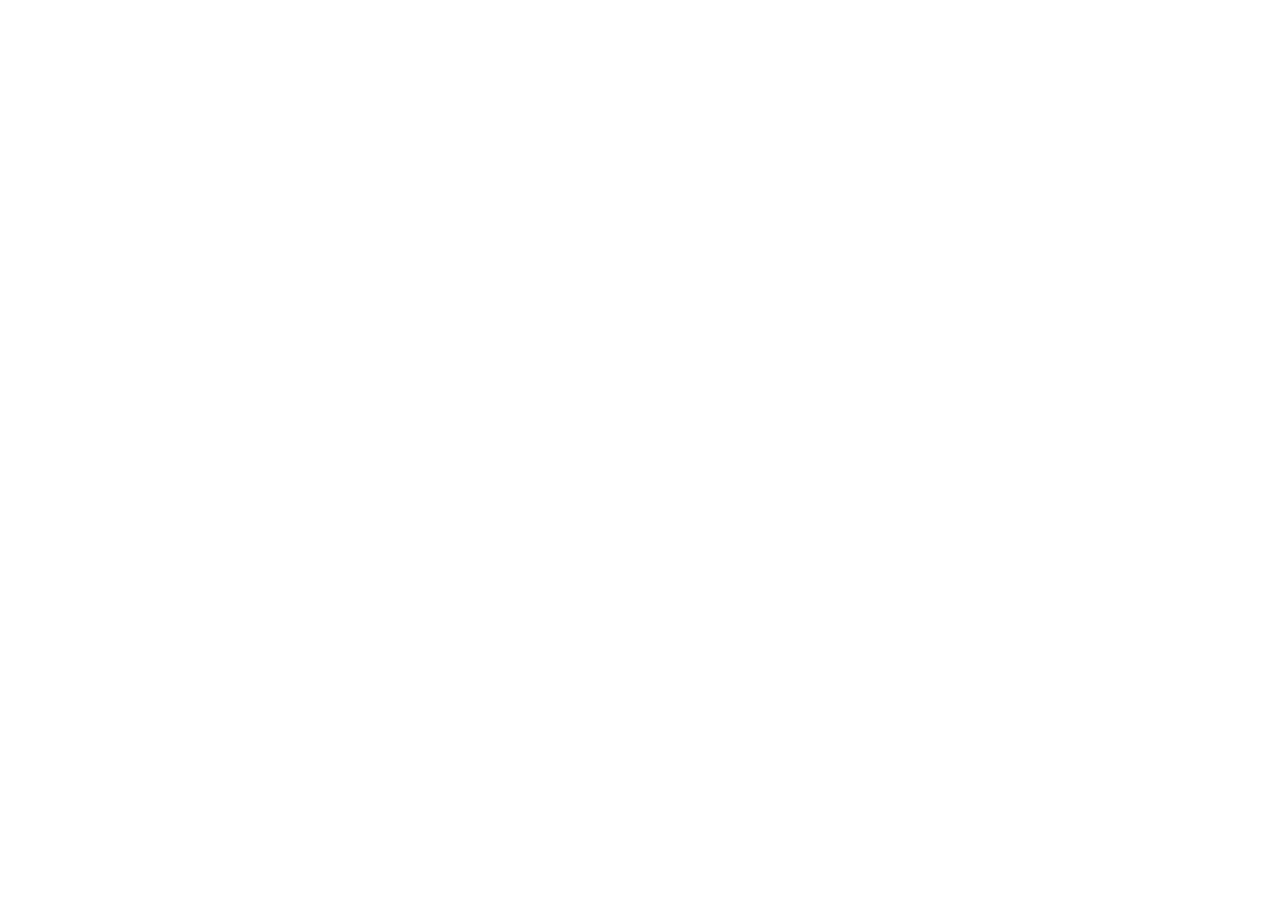
==== commit 8995ffe7: "重新部署" ====
--- a/index.html
+++ b/index.html
@@ -1,7 +1,7 @@
 <!DOCTYPE html>
 <html>
   <head>
-    <link rel="stylesheet" href="/assets/uni.472ead25.css">
+    <link rel="stylesheet" href="/HomeLoanAnalyzer/assets/uni.472ead25.css">
 
     <meta charset="UTF-8" />
     <script>
@@ -14,8 +14,8 @@
     <title>房贷利率计算器</title>
     <!--preload-links-->
     <!--app-context-->
-    <script type="module" crossorigin src="/assets/index-Bfb6pGjQ.js"></script>
-    <link rel="stylesheet" crossorigin href="/assets/index-DKZiuh6T.css">
+    <script type="module" crossorigin src="/HomeLoanAnalyzer/assets/index-D1X-fntn.js"></script>
+    <link rel="stylesheet" crossorigin href="/HomeLoanAnalyzer/assets/index-CvZWGNPU.css">
   </head>
   <body>
     <div id="app"><!--app-html--></div>
